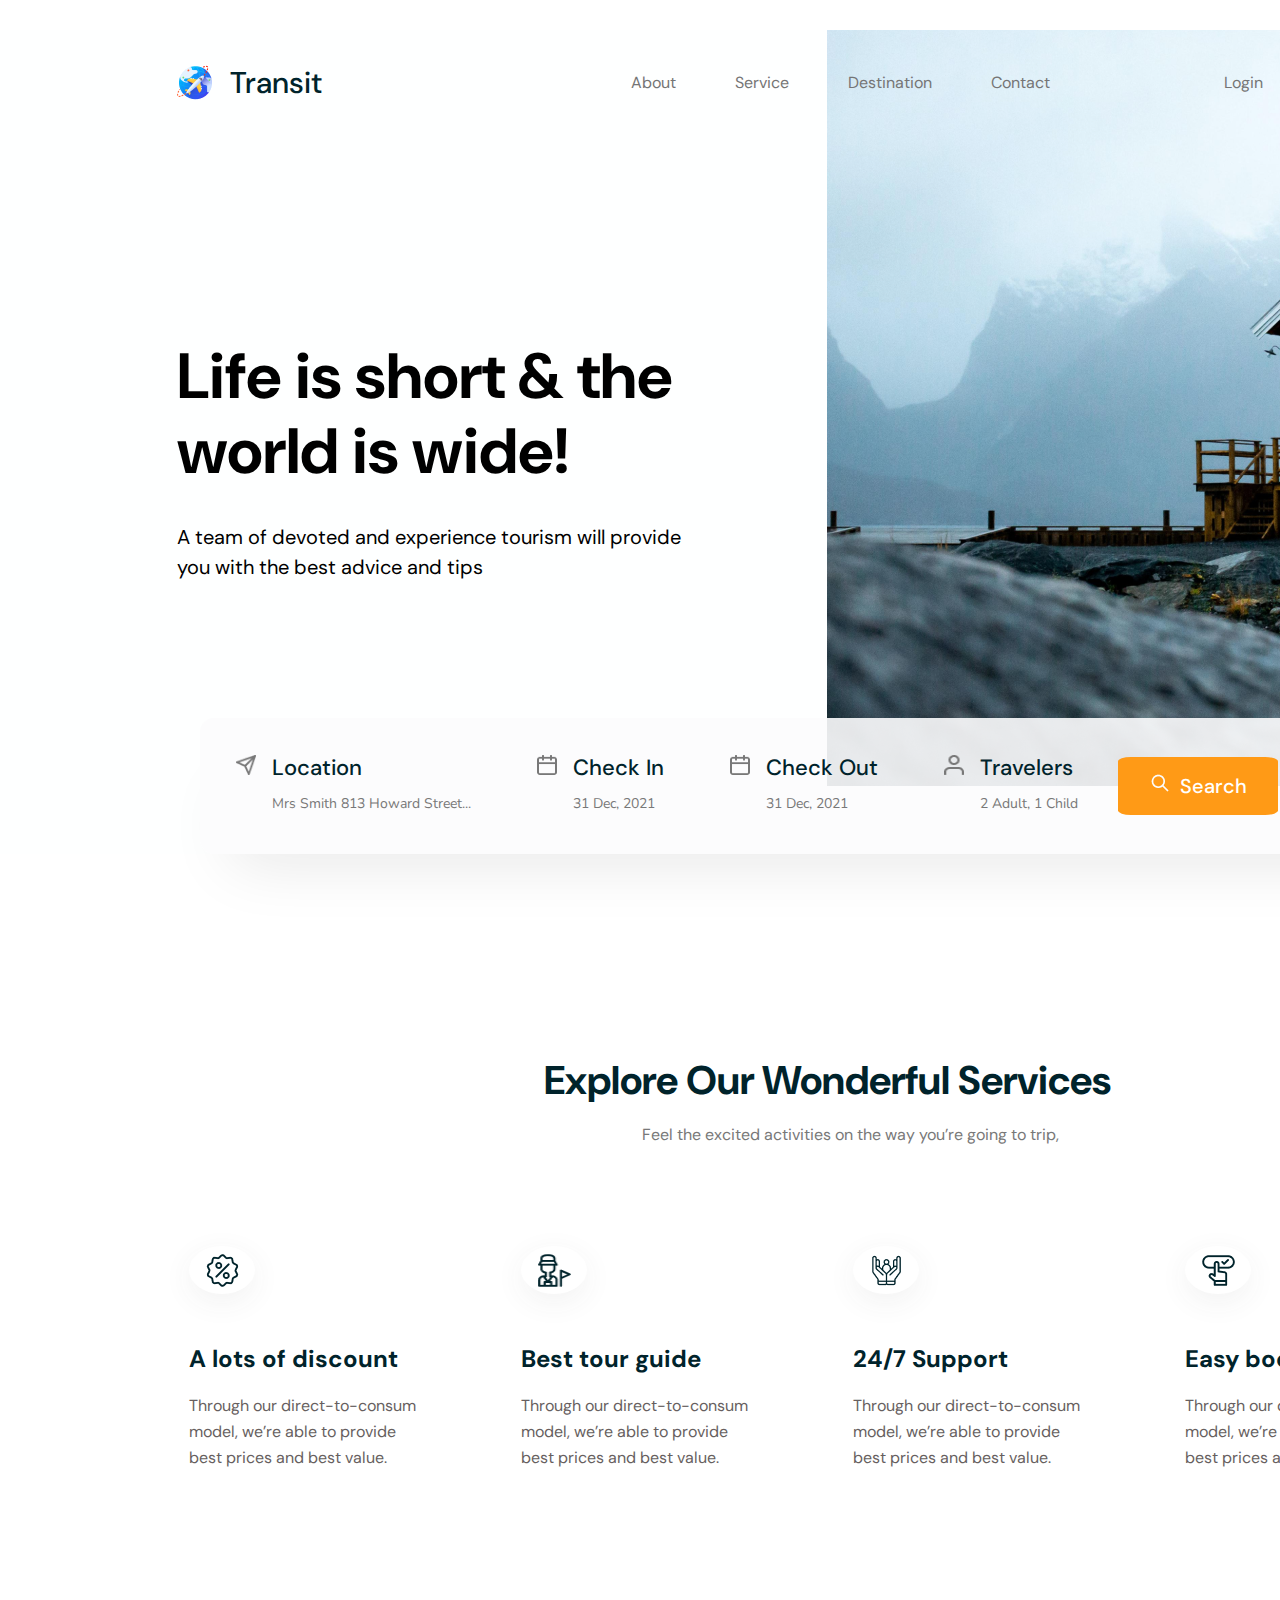
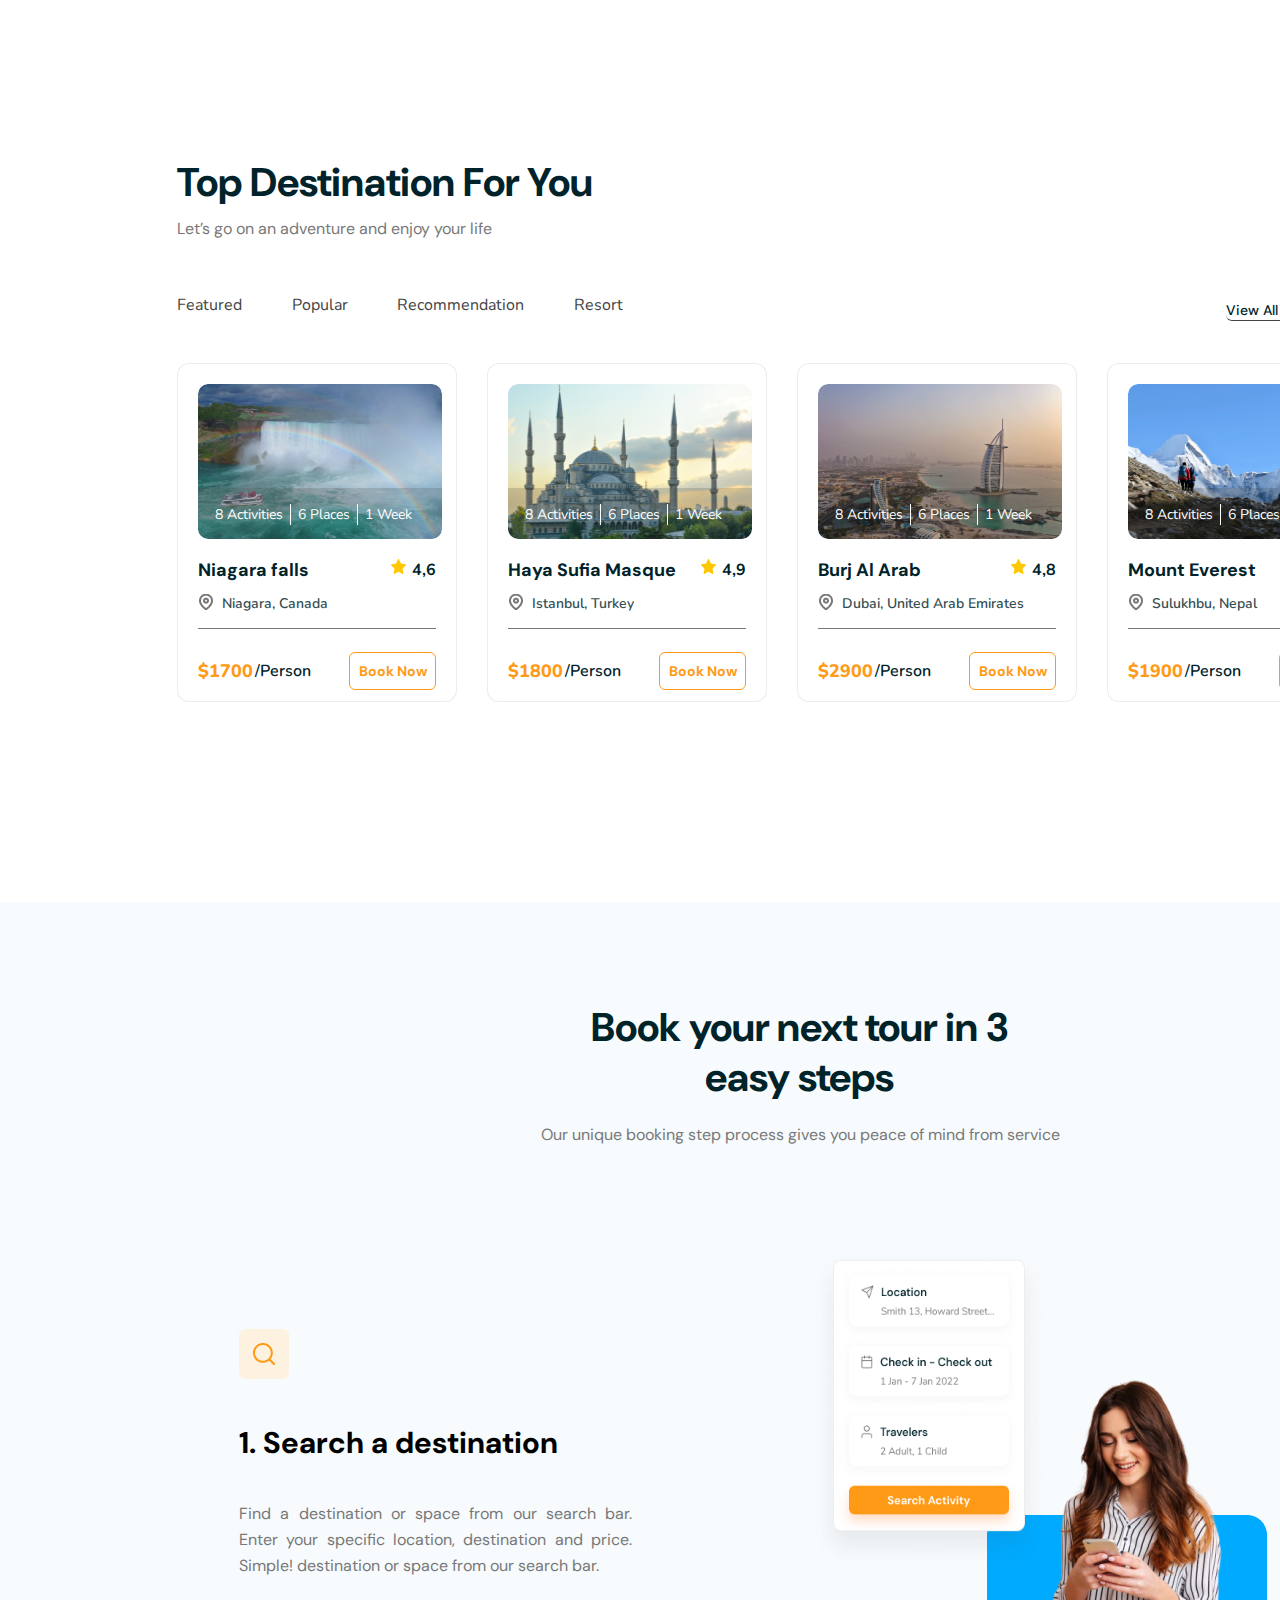
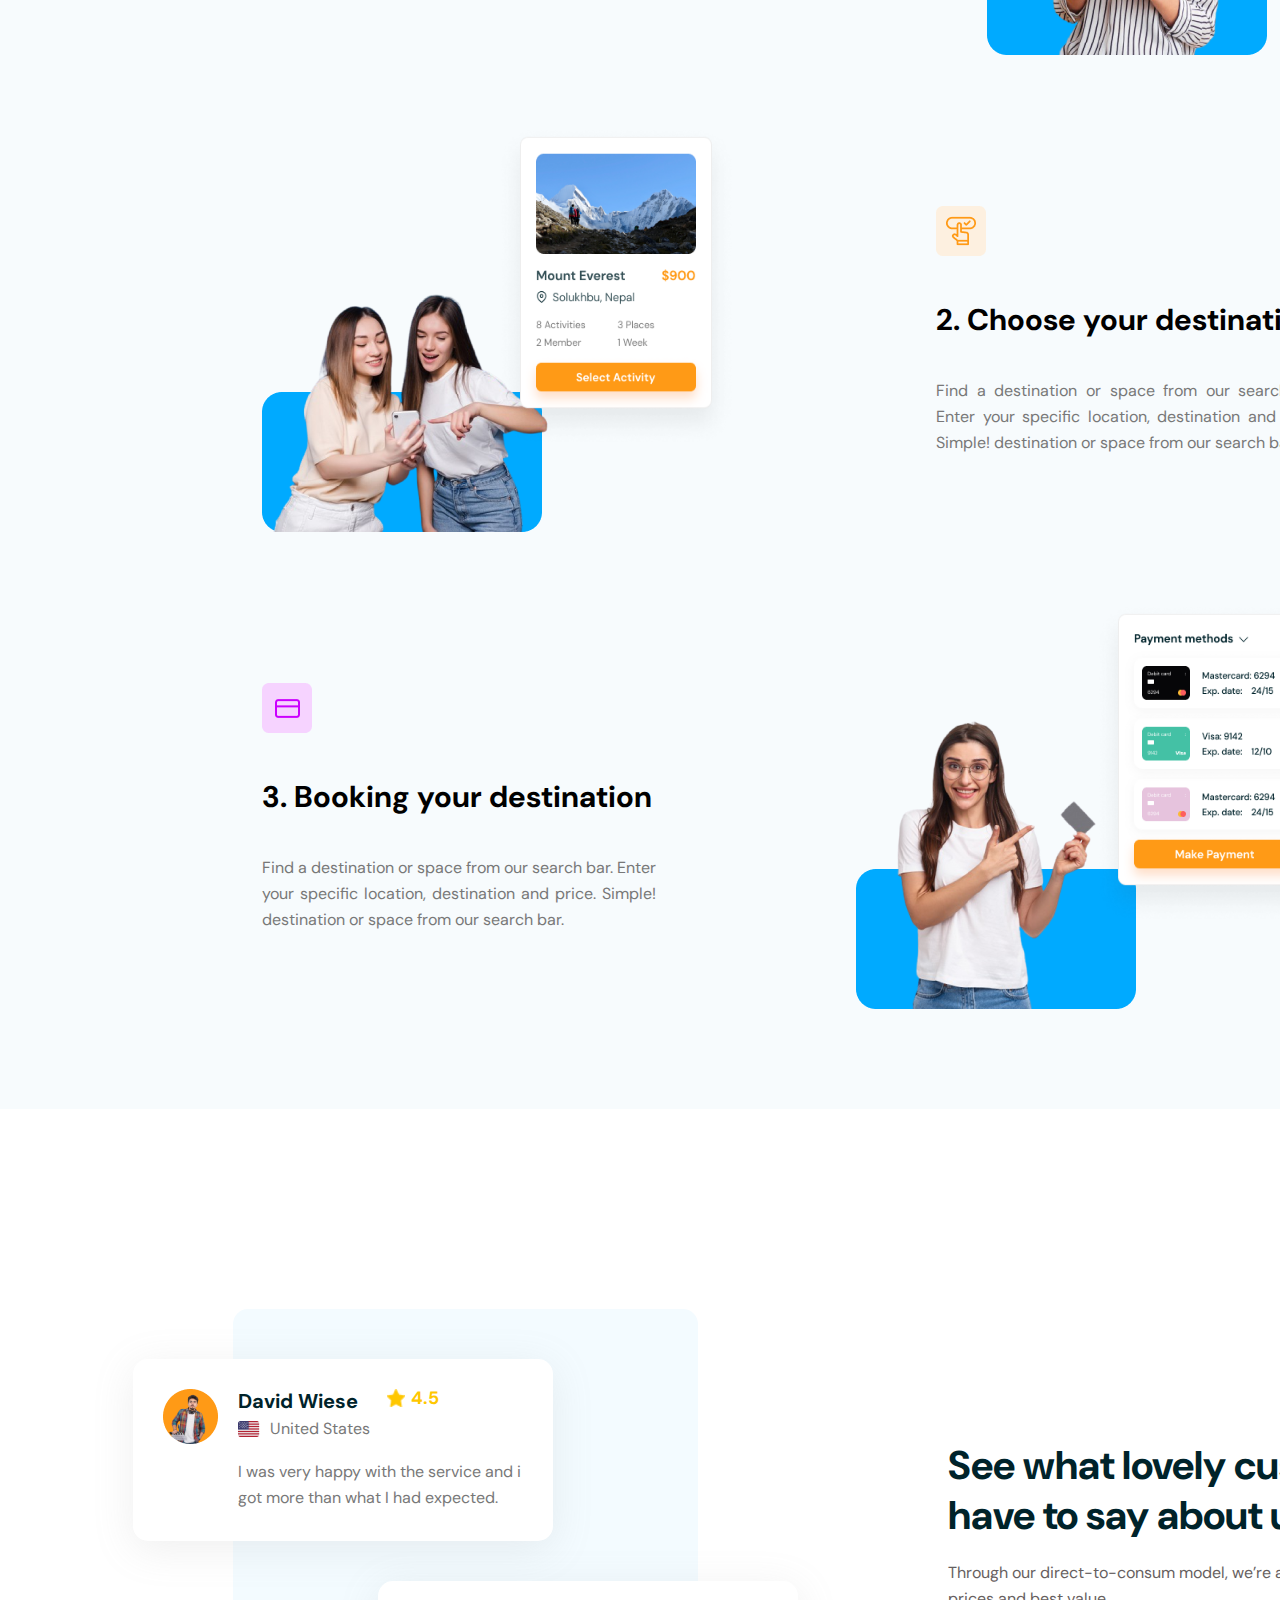
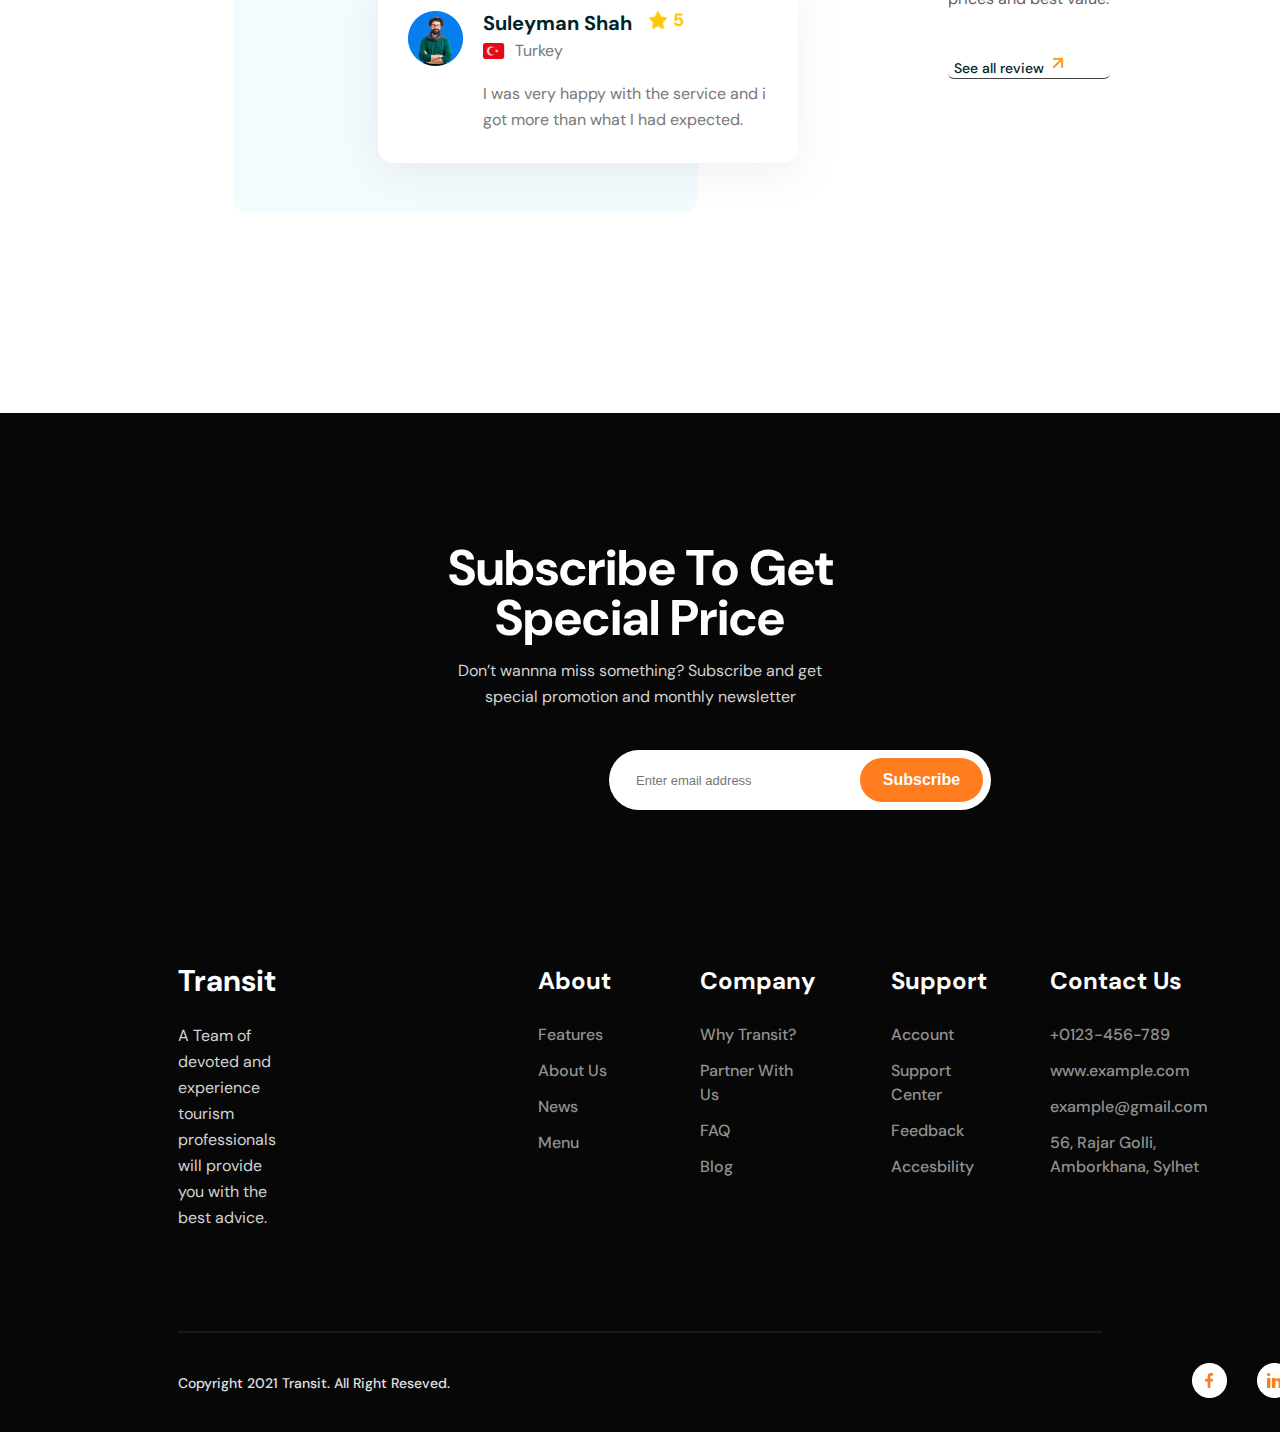
==== index3.html @ 1d70c8c0 "footer-part made" ====
<!DOCTYPE html>
<html lang="en">
<head>
    <meta charset="UTF-8">
    <meta http-equiv="X-UA-Compatible" content="IE=edge">
    <meta name="viewport" content="width=device-width, initial-scale=1.0">
    <title>Travel Landing Page</title>
    <link rel="preconnect" href="https://fonts.googleapis.com">
<link rel="preconnect" href="https://fonts.gstatic.com" crossorigin>
<link href="https://fonts.googleapis.com/css2?family=DM+Sans:wght@400;500;700&display=swap" rel="stylesheet">
<link rel="preconnect" href="https://fonts.googleapis.com">
<link rel="preconnect" href="https://fonts.gstatic.com" crossorigin>
<link href="https://fonts.googleapis.com/css2?family=Nunito:wght@400;600;700;800&display=swap" rel="stylesheet">    
<link rel="stylesheet" href="./css/main3.css">
</head>
<body>
    <div class="hero">
        <img class="background-image" src="./LandingImages/house1.png" alt="house">
    <header>
        <div class="container flex-between">
            <div class="logo flex-container vertical-center">
                <img src="./LandingImages/airplane 1.png" alt="Самолетик">
                Transit
            </div>
            <div class="navigation-panel flex-container vertical-center">
                <nav>
                    <a href="#" class="nav-link center">About</a>
                    <a href="#" class="nav-link center">Service</a>
                    <a href="#" class="nav-link center">Destination</a>
                    <a href="#" class="nav-link center">Contact</a>
                    <a href="#" class="nav-link rigth">Login</a>
                </nav>
                <button class="register">Register</button>
            </div>
        </div>
    </header>
    <div class="text">
        <h1 class="caption">
            Life is short &  the world is wide!
        </h1>
        <p class="small-text">
            A team of devoted and experience tourism will provide you with the best advice and tips
        </p>
    </div>
    <div class="search-bar">
        <div class="info-link">
            <img src="./LandingImages/location icon1.png" alt="airplane">
            <div class="info-section">
                <div class="section-caption">
                    Location
                </div>
                <div class="section-text">
                    Mrs Smith 813 Howard Street...
                </div>
            </div>
        </div>
        <div class="info-link">
            <img src="./LandingImages/Calender icon.png" alt="calender">
            <div class="info-section">
                <div class="section-caption">
                    Check In
                </div>
                <div class="section-text">
                    31 Dec, 2021
                </div>
            </div>
        </div>
        <div class="info-link">
            <img src="./LandingImages/Calender icon.png" alt="calender">
            <div class="info-section">
                <div class="section-caption">
                    Check Out
                </div>
                <div class="section-text">
                    31 Dec, 2021
                </div>
            </div>
        </div>
        <div class="info-link">
            <img src="./LandingImages/Avatar icon.png" alt="avatar">
            <div class="info-section">
                <div class="section-caption">
                    Travelers
                </div>
                <div class="section-text">
                    2 Adult, 1 Child
                </div>
            </div>
        </div>
        <button class="search">
            <img src="./LandingImages/Button1.png" alt="loupe">Search
        </button>
    </div>
</div>
<div class="services-caption">
    <h2>Explore Our Wonderful Services</h2>
    <p>Feel the excited activities on the way you’re going to trip,</p>
</div>
<div class="services-advantage">
    <div class="advantage">
        <div class="icon">
           <img src="./LandingImages/discount 1.png" alt="procent"> 
        </div>
        <h5>A lots of discount</h5>
        <p>Through our direct-to-consum model, we’re able to provide best prices and best value.</p>
    </div>
    <div class="advantage">
        <div class="icon">
           <img src="./LandingImages/Group.png" alt="Man"> 
        </div>
        <h5>Best tour guide</h5>
        <p>Through our direct-to-consum
            model, we’re able to provide
            best prices and best value.</p>
    </div>
    <div class="advantage">
        <div class="icon">
           <img src="./LandingImages/care 1.png" alt="hands"> 
        </div>
        <h5>24/7 Support</h5>
        <p>Through our direct-to-consum model, we’re able to provide best prices and best value.</p>
    </div>
    <div class="advantage last">
        <div class="icon">
           <img src="./LandingImages/booking 1.png" alt="finger">
        </div>
        <h5>Easy booking system</h5>
        <p>Through our direct-to-consum model, we’re able to provide best prices and best value.</p>
    </div>
</div>
<div class="destination">
    <h2>Top Destination For You</h2>
    <p>Let’s go on an adventure and enjoy your life</p>
    <div class="links">
    <div class="destination-link">
        <a href="#">Featured</a>
        <a href="#">Popular</a>
        <a href="#">Recommendation</a>
        <a href="#">Resort</a>
    </div>
    <button>
        View All Destination
        <img src="./LandingImages/arrow-up-right.png">
    </button>
</div>
<div class="places-price">
    <div class="place">
        <div class="photo">
            <img src="./LandingImages/Niagara.png" alt="Niagara">
            <div class="infos-shadow"></div>
            <div class="infos-words">
                <p id="infos-first">8 Activities</p>
                <p id="infos-middle">6 Places</p>
                <p id="infos-last">1 Week</p>
            </div>
        </div>
        <div class="place-name-reiting">
            <h6>Niagara falls</h6>
            <div class="star">
                <img src="./LandingImages/star.png" alt="star">
                <p>4,6</p>
            </div>
        </div>
        <div class="geo-location">
            <img src="./LandingImages/map-pin.png" alt="pin">
            <p>Niagara, Canada</p>
        </div>
        <div class="price-book">
            <p class="price">$1700 </p>
            <p> /Person</p>
            <button>Book Now</button>
        </div>
    </div>
    <div class="place">
        <div class="photo">
            <img src="./LandingImages/Sofia.png" alt="Sofia">
            <div class="infos-shadow"></div>
            <div class="infos-words">
                <p id="infos-first">8 Activities</p>
                <p id="infos-middle">6 Places</p>
                <p id="infos-last">1 Week</p>
            </div>
        </div>
        <div class="place-name-reiting">
            <h6>Haya Sufia Masque</h6>
            <div class="star">
                <img src="./LandingImages/star.png" alt="star">
                <p>4,9</p>
            </div>
        </div>
        <div class="geo-location">
            <img src="./LandingImages/map-pin.png" alt="pin">
            <p>Istanbul, Turkey</p>
        </div>
        <div class="price-book">
            <p class="price">$1800 </p>
            <p> /Person</p>
            <button>Book Now</button>
        </div>
</div>
<div class="place">
    <div class="photo">
        <img src="./LandingImages/burj Al Arab.png" alt="Arab">
        <div class="infos-shadow"></div>
        <div class="infos-words">
            <p id="infos-first">8 Activities</p>
            <p id="infos-middle">6 Places</p>
            <p id="infos-last">1 Week</p>
        </div>
    </div>
    <div class="place-name-reiting">
        <h6>Burj Al Arab</h6>
        <div class="star">
            <img src="./LandingImages/star.png" alt="star">
            <p>4,8</p>
        </div>
    </div>
    <div class="geo-location">
        <img src="./LandingImages/map-pin.png" alt="pin">
        <p>Dubai, United Arab Emirates</p>
    </div>
    <div class="price-book">
        <p class="price">$2900 </p>
        <p> /Person</p>
        <button>Book Now</button>
    </div>
</div>
<div class="place">
    <div class="photo">
        <img src="./LandingImages/Everest.png" alt="mountain">
        <div class="infos-shadow"></div>
        <div class="infos-words">
            <p id="infos-first">8 Activities</p>
            <p id="infos-middle">6 Places</p>
            <p id="infos-last">1 Week</p>
        </div>
    </div>
    <div class="place-name-reiting">
        <h6>Mount Everest</h6>
        <div class="star">
            <img src="./LandingImages/star.png" alt="star">
            <p>4,6</p>
        </div>
    </div>
    <div class="geo-location">
        <img src="./LandingImages/map-pin.png" alt="pin">
        <p>Sulukhbu, Nepal</p>
    </div>
    <div class="price-book">
        <p class="price">$1900 </p>
        <p> /Person</p>
        <button>Book Now</button>
    </div>
</div>
</div>
</div>
<div class="booking-system">
    <h2>Book your next tour in 3
        easy steps</h2>
        <p>Our unique booking step process gives you peace of mind from service</p>
<div class="search-destination">
    <img src="./LandingImages/Lupa.png" alt="loupe">
    <h3>1. Search a destination </h3>
    <p>Find a destination or space from our search bar.
        Enter your specific location, destination and price.
        Simple! destination or space from our search bar. </p>
        <img class="activity" src="./LandingImages/Search Activity.png" alt="activity">
        <img class="first-girl" src="./LandingImages/girl1.png" alt="girl">
</div>
<div class="select-destination">
    <img src="./LandingImages/finger.png" alt="finger">
    <h3>2. Choose your destination </h3>
    <p>Find a destination or space from our search bar.
        Enter your specific location, destination and price.
        Simple! destination or space from our search bar. </p>
        <img class="select-activity" src="./LandingImages/Select Activity.png" alt="select">
        <img class="second-girl" src="./LandingImages/girl2.png" alt="girls">
</div> 
<div class="booking-destination">
    <img src="./LandingImages/card.png" alt="card">
    <h3>3. Booking your destination</h3>
    <p>Find a destination or space from our search bar.
        Enter your specific location, destination and price.
        Simple! destination or space from our search bar. </p>
        <img class="payment" src="./LandingImages/Payment method.png" alt="payment">
        <img class="girl-with-card" src="./LandingImages/girl3.png" alt="girl">
</div>
    </div>
    <div class="testimonial">
        <div class="background"></div>
        <div class="testimonial1">
            <div class="photo-name">
               <img class="photo" src="./LandingImages/david.png" alt="david"> 
               <div class="name-location">
                   <div class="name">
                    David Wiese
                   </div>
                   <div class="location">
                       <img class="flag" src="./LandingImages/USAflag.png" alt="flag">
                       <p>United States</p>
                   </div>
               </div>
               <div class="rating">
                <img src="./LandingImages/star.png" alt="star">
                <div>4.5</div>
            </div>
            </div>
            <div class="testemonial-text">
                I was very happy with the service and i got more than what I had expected.
            </div>
        </div>
        <div class="testimonial1 second">
            <div class="photo-name">
                <img class="photo" src="./LandingImages/Suleyman.png" alt="david"> 
                <div class="name-location">
                    <div class="name">
                        Suleyman Shah
                    </div>
                    <div class="location">
                        <img class="flag" src="./LandingImages/TurkeyFlag.png" alt="flag">
                        <p>Turkey</p>
                    </div>
                </div>
                <div class="rating">
                 <img src="./LandingImages/star.png" alt="star">
                 <div>5</div>
             </div>
             </div>
             <div class="testemonial-text">
                 I was very happy with the service and i got more than what I had expected.
             </div>
        </div>
        <div class="Text-Testimonial">
            <h2>See what lovely customers have to say about us!</h2>
            <p>Through our direct-to-consum model, we’re able to provide best prices and best value.</p>
            <button>See all review
                <img src="./LandingImages/arrow-up-right.png">
            </button>
        </div>
    </div>
    <div class="footer">
        <div class="newsletter">
            <h3>Subscribe To Get Special Price</h3>
            Don’t  wannna miss something? Subscribe and get special promotion and monthly newsletter
            <div class="email">
            <input type="text" placeholder="Enter email address"> 
            <button type="submit">Subscribe</button>
            </div>
        </div>
        <div class="general-information">
        <div class="transit">
            <h4>Transit</h4>
            <p>A Team of devoted and experience tourism professionals will provide you with the best advice.</p>
        </div>
        <ul class="column-first">
            <h4>About</h4>
            <li><a href="#">Features</a></li>
            <li><a href="#">About Us</a></li>
            <li><a href="#">News</a></li>
            <li><a href="#">Menu</a></li>

        </ul>
        <ul class="column-two">
            <h4>Company</h4>
            <li><a href="#">Why Transit?</a></li>
            <li><a href="#">Partner With Us</a></li>
            <li><a href="#">FAQ</a></li>
            <li><a href="#">Blog</a></li>

        </ul>
        <ul class="column-three">
            <h4>Support</h4>
            <li><a href="#">Account</a></li>
            <li><a href="#">Support Center</a></li>
            <li><a href="#">Feedback</a></li>
            <li><a href="#">Accesbility</a></li>
        </ul>
        <ul>
            <h4>Contact Us</h4>
            <li><a href="#">+0123-456-789</a></li>
            <li><a href="#">www.example.com</a></li>
            <li><a href="#">example@gmail.com</a></li>
            <li><a href="#">56, Rajar Golli, Amborkhana, Sylhet</a></li>
        </ul>
    </div>
    <div class="footer-social">
        <p>Copyright 2021 Transit. All Right Reseved.</p>
        <a><img src="./LandingImages/fb.png" alt="fb"><a>
    <a href="#"><img src="./LandingImages/in.png" alt="in"></a>
    <a href="#"><img src="./LandingImages/twitter.png" alt="tw"></a>
    <a href="#"><img src="./LandingImages/insta.png" alt="insta"></a>
    </div>
    </div>
</body>
</html>
---- css/main3.css ----
.container {
  z-index: 1;
  max-width: 1245px;
  font-family: 'DM Sans', sans-serif;
}

.flex-between {
  display: -webkit-box;
  display: -ms-flexbox;
  display: flex;
  -webkit-box-pack: justify;
      -ms-flex-pack: justify;
          justify-content: space-between;
  position: absolute;
  top: 30px;
  left: 177px;
}

.flex-container {
  display: -webkit-box;
  display: -ms-flexbox;
  display: flex;
}

.flex-container.vertical-center {
  -webkit-box-align: center;
      -ms-flex-align: center;
          align-items: center;
}

nav {
  display: -webkit-box;
  display: -ms-flexbox;
  display: flex;
}

.logo {
  font-size: 30px;
  font-weight: 500;
  color: #00232B;
  margin-right: 309px;
}

.logo img {
  margin-right: 18px;
}

.nav-link {
  font-size: 16px;
  font-weight: 400;
  color: #757575;
  text-decoration: none;
}

.nav-link.center {
  margin-right: 59px;
}

.nav-link.rigth {
  margin-left: 115px;
  margin-right: 40px;
}

.nav-link:hover {
  padding-bottom: 10px;
  border-bottom: 2px solid #FF9A16;
  color: #FF9A16;
}

.register {
  width: 106px;
  height: 44px;
  font-family: 'DM Sans', sans-serif;
  font-weight: 500;
  font-size: 16px;
  color: #FF9A16;
  background-color: #FFF0DB;
  border-radius: 6%;
  border: 0;
}

.register:hover {
  background-color: #FF9A16;
  color: #FFFFFF;
}

* {
  -webkit-box-sizing: border-box;
          box-sizing: border-box;
}

body {
  margin: 0;
  font-family: 'DM Sans', sans-serif;
}

.hero {
  min-width: 1600px;
  min-height: 824px;
  background-color: #FEFFFF;
  position: relative;
}

.hero header {
  margin-top: 30px;
  z-index: 1;
  opacity: 2;
}

.hero .background-image {
  position: absolute;
  left: 827px;
  width: 773px;
  height: 756px;
  z-index: 0;
  opacity: 1;
}

.text {
  position: absolute;
  left: 177px;
  top: 266px;
  width: 609px;
  height: 230px;
  font-family: 'DM Sans', sans-serif;
}

.caption {
  width: 609px;
  height: 140px;
  font-weight: 700;
  font-size: 64px;
  line-height: 75px;
}

.small-text {
  width: 515px;
  height: 60px;
  font-weight: 400;
  font-size: 20px;
  margin-top: 30px;
  line-height: 30px;
}

.search-bar {
  position: absolute;
  z-index: 1;
  background-color: rgba(252, 252, 253, 0.9);
  width: 1200px;
  height: 136px;
  left: 200px;
  top: 688px;
  border-color: 1px solid #FCFCFD;
  border-radius: 14px;
  display: -webkit-box;
  display: -ms-flexbox;
  display: flex;
  -webkit-box-align: center;
      -ms-flex-align: center;
          align-items: center;
  -webkit-box-shadow: 0px 40px 64px -32px rgba(15, 15, 15, 0.1);
          box-shadow: 0px 40px 64px -32px rgba(15, 15, 15, 0.1);
}

.info-link {
  margin-left: 36px;
  margin-right: 30px;
  display: -webkit-box;
  display: -ms-flexbox;
  display: flex;
}

.info-link img {
  height: 20px;
  width: 20px;
  margin-right: 16px;
}

.info-section {
  display: -webkit-box;
  display: -ms-flexbox;
  display: flex;
  -webkit-box-orient: vertical;
  -webkit-box-direction: normal;
      -ms-flex-direction: column;
          flex-direction: column;
  -ms-flex-line-pack: justify;
      align-content: space-between;
}

.section-text {
  font-family: Nunito;
  font-style: normal;
  font-weight: normal;
  font-size: 14px;
  line-height: 26px;
  margin-top: 10px;
  color: #787878;
}

.section-caption {
  font-family: DM Sans;
  font-style: normal;
  font-weight: 500;
  font-size: 22px;
  line-height: 26px;
  /* or 116% */
  color: #00232B;
}

.search {
  height: 58px;
  width: 160px;
  background-color: #FF9A16;
  border: 0;
  border-radius: 8%;
  font-family: DM Sans;
  font-style: normal;
  font-weight: 500;
  font-size: 20px;
  line-height: 26px;
  text-align: center;
  color: #FFFFFF;
  margin: 0px 10px;
}

.search img {
  height: 20px;
  width: 20px;
  margin-right: 10px;
}

.search:hover {
  -webkit-box-shadow: 0px 8px 30px rgba(68, 68, 68, 0.404);
          box-shadow: 0px 8px 30px rgba(68, 68, 68, 0.404);
}

.services-caption {
  margin-top: 200px;
  margin-left: 544px;
  font-family: DM Sans;
}

.services-caption h2 {
  font-style: normal;
  font-weight: bold;
  font-size: 40px;
  line-height: 52px;
  color: #00232B;
  margin-bottom: 10px;
}

.services-caption p {
  margin-left: 98px;
  font-style: normal;
  font-weight: normal;
  font-size: 16px;
  line-height: 26px;
  color: #787878;
}

.services-advantage {
  display: -webkit-box;
  display: -ms-flexbox;
  display: flex;
  margin-left: 189px;
  margin-top: 98px;
  height: 301px;
  width: 1243px;
  -webkit-box-pack: justify;
      -ms-flex-pack: justify;
          justify-content: space-between;
  -ms-flex-line-pack: center;
      align-content: center;
}

.advantage {
  display: -webkit-box;
  display: -ms-flexbox;
  display: flex;
  -webkit-box-orient: vertical;
  -webkit-box-direction: normal;
      -ms-flex-direction: column;
          flex-direction: column;
  font-family: DM Sans;
  font-style: normal;
  height: 241px;
  max-width: 288px;
  margin-right: 85px;
}

.advantage h5 {
  margin-top: 50px;
  margin-bottom: 20px;
  font-weight: bold;
  font-size: 24px;
  line-height: 29px;
  color: #00232B;
}

.advantage p {
  margin-top: 0;
  font-weight: normal;
  font-size: 16px;
  line-height: 26px;
  color: #675F5F;
  width: 228px;
}

.advantage.last {
  margin-right: 0;
}

.icon {
  border-radius: 50%;
  margin-bottom: 0px;
  width: 66px;
  height: 66px;
  background: #FFFFFF;
  -webkit-box-shadow: 0px 8px 30px rgba(68, 68, 68, 0.07);
          box-shadow: 0px 8px 30px rgba(68, 68, 68, 0.07);
  display: -webkit-box;
  display: -ms-flexbox;
  display: flex;
  -webkit-box-pack: center;
      -ms-flex-pack: center;
          justify-content: center;
  -webkit-box-align: center;
      -ms-flex-align: center;
          align-items: center;
}

.icon img {
  width: 33px;
  height: 33px;
}

.advantage:hover {
  background: #FFFFFF;
  -webkit-box-shadow: 0px 14px 30px rgba(68, 68, 68, 0.1);
          box-shadow: 0px 14px 30px rgba(68, 68, 68, 0.1);
  border-radius: 10px;
}

.advantage:hover .icon {
  background: #FF9A16;
}

.destination {
  margin-top: 209px;
  margin-left: 177px;
  margin-right: 212px;
  font-family: DM Sans;
  font-style: normal;
  width: 1211px;
}

.destination h2 {
  font-weight: bold;
  font-size: 40px;
  line-height: 52px;
  color: #00232B;
  margin: 0;
  margin-bottom: 10px;
}

.destination p {
  font-weight: normal;
  font-size: 16px;
  line-height: 21px;
  color: #787878;
  margin: 0;
}

.links {
  display: -webkit-box;
  display: -ms-flexbox;
  display: flex;
  margin-top: 55px;
  -webkit-box-pack: justify;
      -ms-flex-pack: justify;
          justify-content: space-between;
}

.links button {
  margin: 0;
  padding: 0;
  margin-left: 603px;
  width: 162px;
  height: 27px;
  background: #FFFFFF;
  border-radius: 6px;
  border: 0;
  border-bottom: 1px solid #444444;
  font-family: DM Sans;
  font-style: normal;
  font-weight: 500;
  font-size: 14px;
  line-height: auto;
  text-align: left;
  color: #00232B;
}

.links button img {
  width: 20px;
  height: 20px;
}

.destination-link {
  margin: 0;
  display: -webkit-box;
  display: -ms-flexbox;
  display: flex;
  width: 446px;
  -webkit-box-pack: justify;
      -ms-flex-pack: justify;
          justify-content: space-between;
}

.destination-link a {
  text-decoration: none;
  font-family: Nunito;
  font-style: normal;
  font-weight: normal;
  font-size: 16px;
  line-height: 22px;
  color: #444444;
  padding-bottom: 6px;
  border-bottom: 1px solid white;
}

.destination-link a:hover {
  border-bottom: 1px solid #FF9A16;
  color: #FF9A16;
}

.links button:hover {
  border: 1px solid rgba(68, 68, 68, 0.2);
  -webkit-box-sizing: border-box;
          box-sizing: border-box;
  -webkit-box-shadow: 0px 8px 30px rgba(68, 68, 68, 0.05);
          box-shadow: 0px 8px 30px rgba(68, 68, 68, 0.05);
  border-radius: 6px;
}

.places-price {
  display: -webkit-box;
  display: -ms-flexbox;
  display: flex;
  margin-right: 212px;
  margin-top: 40px;
  width: 1210px;
  height: 339px;
  -webkit-box-pack: justify;
      -ms-flex-pack: justify;
          justify-content: space-between;
}

.place {
  width: 280px;
  height: 339px;
  display: -webkit-box;
  display: -ms-flexbox;
  display: flex;
  -webkit-box-orient: vertical;
  -webkit-box-direction: normal;
      -ms-flex-direction: column;
          flex-direction: column;
  background: #FFFFFF;
  border: 1px solid rgba(68, 68, 68, 0.1);
  border-radius: 12px;
}

.photo {
  margin: 20px;
  width: 244px;
  height: 155px;
  position: relative;
}

.photo img {
  width: 244px;
  height: 155px;
  border-radius: 10px;
  z-index: 0;
}

.infos-shadow {
  position: absolute;
  top: 104px;
  height: 51px;
  width: 244px;
  background-color: #444444;
  opacity: 0.2;
  border-radius: 0px 0px 10px 10px;
}

.infos-words {
  position: absolute;
  opacity: 1;
  display: -webkit-box;
  display: -ms-flexbox;
  display: flex;
  top: 120px;
  margin-bottom: 16px;
  margin-left: 17px;
  margin-right: 18px;
  font-family: Nunito;
  font-style: normal;
  font-weight: 600;
  font-size: 14px;
  color: #FFFFFF;
}

#infos-middle {
  border: 0;
  color: #FFFFFF;
  border-left: 1px solid #FFFFFF;
  border-right: 1px solid #FFFFFF;
  padding-left: 7px;
  padding-right: 7px;
  font-size: 14px;
}

#infos-first {
  padding-right: 7px;
  color: #FFFFFF;
  font-size: 14px;
}

#infos-last {
  padding-left: 7px;
  color: #FFFFFF;
  font-size: 14px;
}

.place-name-reiting {
  display: -webkit-box;
  display: -ms-flexbox;
  display: flex;
  -webkit-box-pack: justify;
      -ms-flex-pack: justify;
          justify-content: space-between;
}

.place-name-reiting h6 {
  margin: 0;
  margin-left: 20px;
  font-family: DM Sans;
  font-style: normal;
  font-weight: bold;
  font-size: 18px;
  line-height: 23px;
  color: #00232B;
}

.place-name-reiting .star {
  display: -webkit-box;
  display: -ms-flexbox;
  display: flex;
  margin-right: 20px;
}

.place-name-reiting .star img {
  margin-right: 6px;
  width: 15px;
  height: 15px;
}

.place-name-reiting .star p {
  font-family: Nunito;
  font-style: normal;
  font-weight: bold;
  font-size: 16px;
  line-height: 22px;
  color: #00232B;
}

.geo-location {
  display: -webkit-box;
  display: -ms-flexbox;
  display: flex;
  margin-top: 12px;
  margin-left: 20px;
  margin-right: 20px;
  padding-bottom: 15px;
  border-bottom: 1px solid #787878;
}

.geo-location img {
  height: 16px;
  width: 16px;
  margin-right: 8px;
}

.geo-location p {
  font-family: Nunito;
  font-style: normal;
  font-weight: 600;
  font-size: 14px;
  line-height: 19px;
  color: #00232B;
  opacity: 0.8;
}

.price-book {
  display: -webkit-box;
  display: -ms-flexbox;
  display: flex;
  margin-left: 20px;
  margin-right: 20px;
  margin-top: 23px;
  -webkit-box-align: center;
      -ms-flex-align: center;
          align-items: center;
}

.price-book p {
  font-family: Nunito;
  font-style: normal;
  font-weight: 600;
  font-size: 16px;
  line-height: 25px;
  color: #00232B;
}

.price-book .price {
  font-family: Nunito;
  font-style: normal;
  font-weight: 800;
  font-size: 18px;
  line-height: 25px;
  color: #FF9A16;
  margin-right: 2px;
}

.price-book button {
  margin-left: 38px;
  width: 95px;
  height: 38px;
  border: 1px solid #FF9A16;
  border-radius: 6px;
  background-color: #FFFFFF;
  font-family: DM Sans;
  font-style: normal;
  font-weight: bold;
  font-size: 14px;
  line-height: 18px;
  color: #FF9A16;
}

.place:hover {
  -webkit-box-shadow: 0px 14px 30px rgba(68, 68, 68, 0.1);
          box-shadow: 0px 14px 30px rgba(68, 68, 68, 0.1);
  border-radius: 12px;
}

.place:hover .price-book button {
  background: #FF9A16;
  color: #FFFFFF;
}

.booking-system {
  margin-top: 200px;
  background-color: #F7FBFD;
  padding-bottom: 100px;
  width: 1600px;
  font-family: DM Sans;
  font-style: normal;
}

.booking-system h2 {
  margin: 0;
  padding-top: 100px;
  padding-bottom: 20px;
  margin-right: 572px;
  margin-left: 571px;
  font-weight: bold;
  font-size: 40px;
  line-height: 50px;
  text-align: center;
  color: #00232A;
}

.booking-system p {
  margin: 0;
  margin-left: 537px;
  margin-right: 536px;
  font-weight: normal;
  font-size: 16px;
  line-height: 26px;
  text-align: center;
  color: #787878;
}

.search-destination {
  margin-top: 100px;
  margin-right: 262px;
  margin-left: 239px;
  height: 407px;
  position: relative;
  font-family: DM Sans;
  font-style: normal;
}

.search-destination img {
  margin-top: 81px;
  height: 50px;
  width: 50px;
}

.search-destination h3 {
  margin: 0;
  margin-top: 40px;
  margin-bottom: 40px;
  font-weight: bold;
  font-size: 30px;
  line-height: 37px;
  color: #000000;
}

.search-destination p {
  margin: 0;
  margin-right: 706px;
  font-weight: normal;
  font-size: 16px;
  line-height: 26px;
  color: #787878;
  text-align: justify;
}

.search-destination .activity {
  margin: 0;
  position: absolute;
  height: 322px;
  width: 240px;
  left: 570px;
  top: 0px;
  z-index: 1;
}

.search-destination .first-girl {
  margin: 0;
  position: absolute;
  height: 290px;
  width: 447px;
  left: 652px;
  top: 117px;
  z-index: 0;
}

.select-destination {
  margin-top: 70px;
  margin-right: 276px;
  margin-left: 224px;
  height: 407px;
  position: relative;
  font-family: DM Sans;
  font-style: normal;
}

.select-destination img {
  margin-top: 81px;
  margin-left: 712px;
  height: 50px;
  width: 50px;
}

.select-destination h3 {
  margin: 0;
  margin-top: 40px;
  margin-left: 712px;
  margin-bottom: 40px;
  font-weight: bold;
  font-size: 30px;
  line-height: 37px;
  color: #000000;
}

.select-destination p {
  margin: 0;
  margin-left: 712px;
  font-weight: normal;
  font-size: 16px;
  line-height: 26px;
  color: #787878;
  text-align: justify;
}

.select-destination .select-activity {
  margin: 0;
  position: absolute;
  height: 322px;
  width: 240px;
  left: 272px;
  top: 0px;
  z-index: 1;
}

.select-destination .second-girl {
  height: 276px;
  width: 413px;
  margin: 0;
  position: absolute;
  left: 0px;
  top: 131px;
  z-index: 0;
}

.booking-destination {
  margin-top: 70px;
  margin-right: 266px;
  margin-left: 262px;
  height: 407px;
  position: relative;
  font-family: DM Sans;
  font-style: normal;
}

.booking-destination img {
  margin-top: 81px;
  margin-left: 0px;
  height: 50px;
  width: 50px;
}

.booking-destination h3 {
  margin: 0;
  margin-top: 40px;
  margin-right: 678px;
  margin-bottom: 40px;
  font-weight: bold;
  font-size: 30px;
  line-height: 37px;
  color: #000000;
}

.booking-destination p {
  margin: 0;
  margin-right: 678px;
  font-weight: normal;
  font-size: 16px;
  line-height: 26px;
  color: #787878;
  text-align: justify;
}

.booking-destination .payment {
  margin: 0;
  position: absolute;
  height: 322px;
  width: 240px;
  left: 832px;
  top: 0px;
  z-index: 1;
}

.booking-destination .girl-with-card {
  height: 300px;
  width: 449px;
  margin: 0;
  position: absolute;
  right: 126px;
  top: 107px;
  z-index: 0;
}

.testimonial {
  margin: 200px 133px 200px 133px;
  height: 504px;
  width: 1334px;
  position: relative;
}

.testimonial .background {
  position: absolute;
  left: 100px;
  height: 504px;
  width: 465px;
  background-color: #F3FBFF;
  border-radius: 15px;
  z-index: 0;
}

.testimonial1 {
  position: absolute;
  top: 50px;
  right: 918 px;
  width: 420px;
  height: 182px;
  z-index: 1;
  border-radius: 15px;
  background: #FFFFFF;
  -webkit-box-shadow: 0px 8px 40px rgba(148, 148, 148, 0.15);
          box-shadow: 0px 8px 40px rgba(148, 148, 148, 0.15);
}

.testimonial1 .photo-name {
  display: -webkit-box;
  display: -ms-flexbox;
  display: flex;
  margin: 30px 113px 15px 30px;
  font-family: DM Sans;
  font-style: normal;
  font-weight: bold;
}

.testimonial1 .photo-name .photo {
  margin: 0;
  width: 55px;
  height: 55px;
  margin-right: 20px;
}

.testimonial1 .photo-name .name {
  font-size: 20px;
  line-height: 24px;
  text-align: left;
  color: #00232A;
}

.testimonial1 .location {
  display: -webkit-box;
  display: -ms-flexbox;
  display: flex;
  -webkit-box-align: center;
      -ms-flex-align: center;
          align-items: center;
  font-weight: normal;
  font-size: 16px;
  color: #787878;
  margin-top: 5px;
}

.testimonial1 .location .flag {
  width: 22px;
  height: 16px;
}

.testimonial1 .location p {
  margin: 0 0 0 10px;
}

.testimonial1 .rating {
  display: -webkit-box;
  display: -ms-flexbox;
  display: flex;
  color: #FFC700;
  font-size: 18px;
  margin-left: 17px;
}

.testimonial1 .rating img {
  width: 18px;
  height: 18px;
  margin-right: 6px;
}

.testimonial1 .rating div {
  line-height: 18px;
}

.testimonial1.second {
  top: 272px;
  right: 673px;
  left: 245px;
}

.testemonial-text {
  margin: 15px 30px 30px 105px;
  font-family: DM Sans;
  font-style: normal;
  font-weight: normal;
  font-size: 16px;
  line-height: 26px;
  color: #787878;
}

.Text-Testimonial {
  position: absolute;
  top: 131px;
  left: 815px;
  width: 519px;
  font-family: DM Sans;
  font-style: normal;
}

.Text-Testimonial h2 {
  margin: 0 0 20px 0;
  font-weight: bold;
  font-size: 40px;
  line-height: 50px;
  color: #00232A;
}

.Text-Testimonial p {
  margin: 0 0 40px 0;
  font-weight: normal;
  font-size: 16px;
  line-height: 26px;
  color: #675F5F;
}

.Text-Testimonial button {
  margin: 0 392px 0 0;
  width: 162px;
  height: 27px;
  background: #FFFFFF;
  border-radius: 6px;
  border: 0;
  border-bottom: 1px solid #444444;
  font-family: DM Sans;
  font-style: normal;
  font-weight: 500;
  font-size: 14px;
  line-height: 26px;
  text-align: left;
  color: #00232B;
}

.Text-Testimonial button img {
  width: 20px;
  height: 20px;
}

.Text-Testimonial button:hover {
  color: #FF9A16;
  border-bottom: 1px solid #FF9A16;
}

.footer {
  background-color: #070707;
  position: relative;
  font-family: DM Sans;
  font-style: normal;
}

.newsletter {
  padding: 130px 431px 59px 431px;
  text-align: center;
  font-weight: normal;
  font-size: 16px;
  line-height: 26px;
  color: #D3D3D3;
}

.newsletter h3 {
  margin: 0;
  padding: 0 0 15px 0;
  font-weight: bold;
  font-size: 50px;
  line-height: 50px;
  color: #FFFFFF;
}

.email {
  margin: 40px 178px 0 178px;
  width: 382px;
  height: 60px;
  background: #FFFFFF;
  border-radius: 30px;
  font-weight: normal;
  line-height: 26px;
  text-align: center;
  display: -webkit-box;
  display: -ms-flexbox;
  display: flex;
  -webkit-box-pack: justify;
      -ms-flex-pack: justify;
          justify-content: space-between;
}

.email input {
  border: none;
  margin: 17px 5px 17px 25px;
  font-size: 13px;
  color: #787878;
}

.email button {
  margin: 8px 8px 8px 0;
  padding: 9px 22px 9px 22px;
  border: 0;
  width: 123px;
  height: 44px;
  background: #FF7C1F;
  border-radius: 30px;
  font-weight: bold;
  font-size: 16px;
  color: #FFFFFF;
}

.general-information {
  padding: 100px 206px 100px 178px;
  display: -webkit-box;
  display: -ms-flexbox;
  display: flex;
  -webkit-box-pack: justify;
      -ms-flex-pack: justify;
          justify-content: space-between;
}

.transit {
  margin: 0 262px 0px 0px;
  max-width: 258px;
  text-align: left;
  font-weight: normal;
  font-size: 16px;
  line-height: 26px;
  color: #D3D3D3;
}

.transit h4,
.transit p {
  margin: 0;
}

.transit h4 {
  padding: 0 0 30px 0;
  font-weight: bold;
  font-size: 30px;
  line-height: 24px;
  color: #FFFFFF;
}

ul {
  list-style-type: none;
  margin: 0;
  padding: 0;
  width: -webkit-fit-content;
  width: -moz-fit-content;
  width: fit-content;
  max-width: 159px;
}

ul li {
  padding-top: 12px;
}

ul h4 {
  margin: 0;
  padding: 0 0 18px 0;
  font-weight: bold;
  font-size: 24px;
  line-height: 24px;
  color: #FFFFFF;
}

ul a {
  text-decoration: none;
  font-weight: 500;
  font-size: 16px;
  line-height: 24px;
  color: #929292;
}

ul a:hover {
  text-decoration: underline;
}

.column-first {
  margin-right: 89px;
}

.column-two {
  margin-right: 76px;
}

.column-three {
  margin-right: 63px;
}

.footer-social {
  padding: 0;
  margin: 0 178px 0 178px;
  border-top: 2px solid #181818;
  display: -webkit-box;
  display: -ms-flexbox;
  display: flex;
  -webkit-box-align: center;
      -ms-flex-align: center;
          align-items: center;
  -webkit-box-pack: justify;
      -ms-flex-pack: justify;
          justify-content: space-between;
  color: #E1E1E1;
  font-weight: 500;
  font-size: 14px;
  line-height: 18px;
}

.footer-social p {
  min-width: 272px;
  padding: 0;
  margin: 0 712px 0 0;
}

.footer-social img {
  padding: 0;
  margin: 30px 0 30px 30px;
  width: 35px;
  height: 35px;
}
/*# sourceMappingURL=main3.css.map */
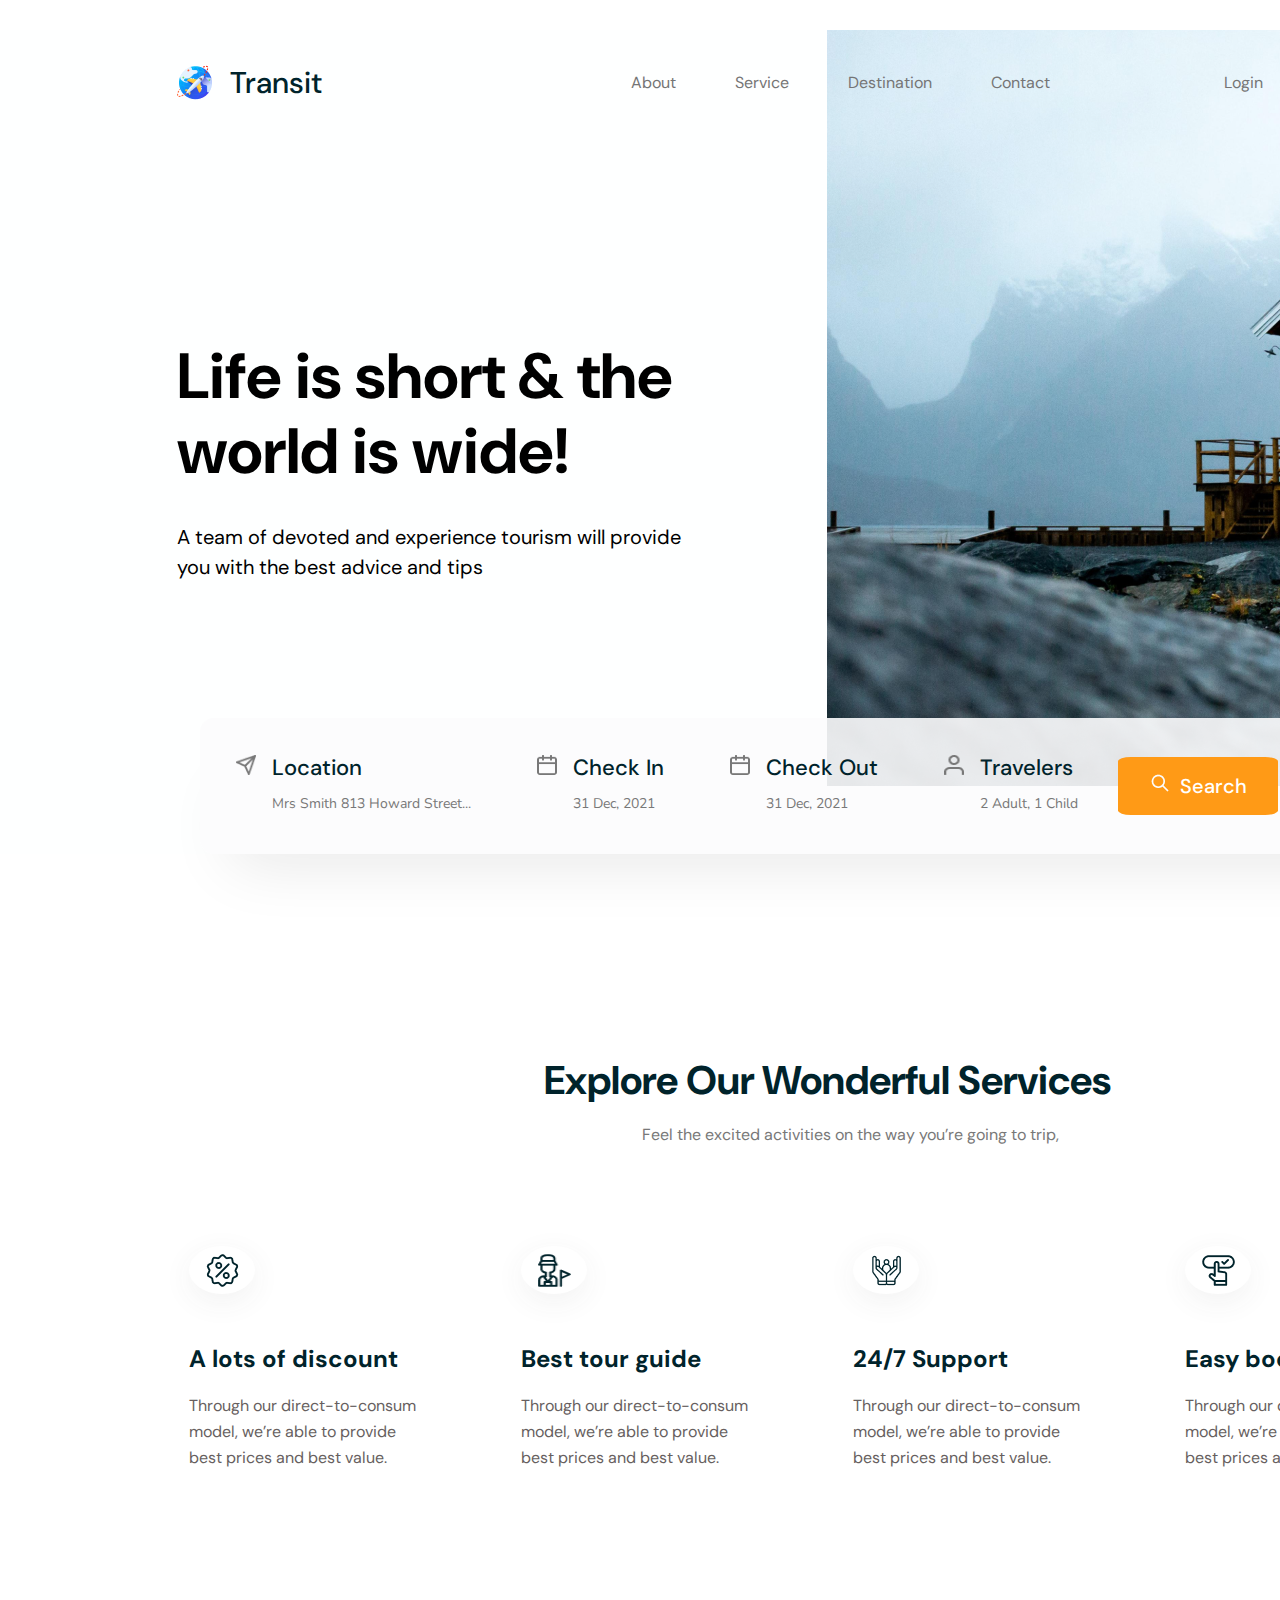
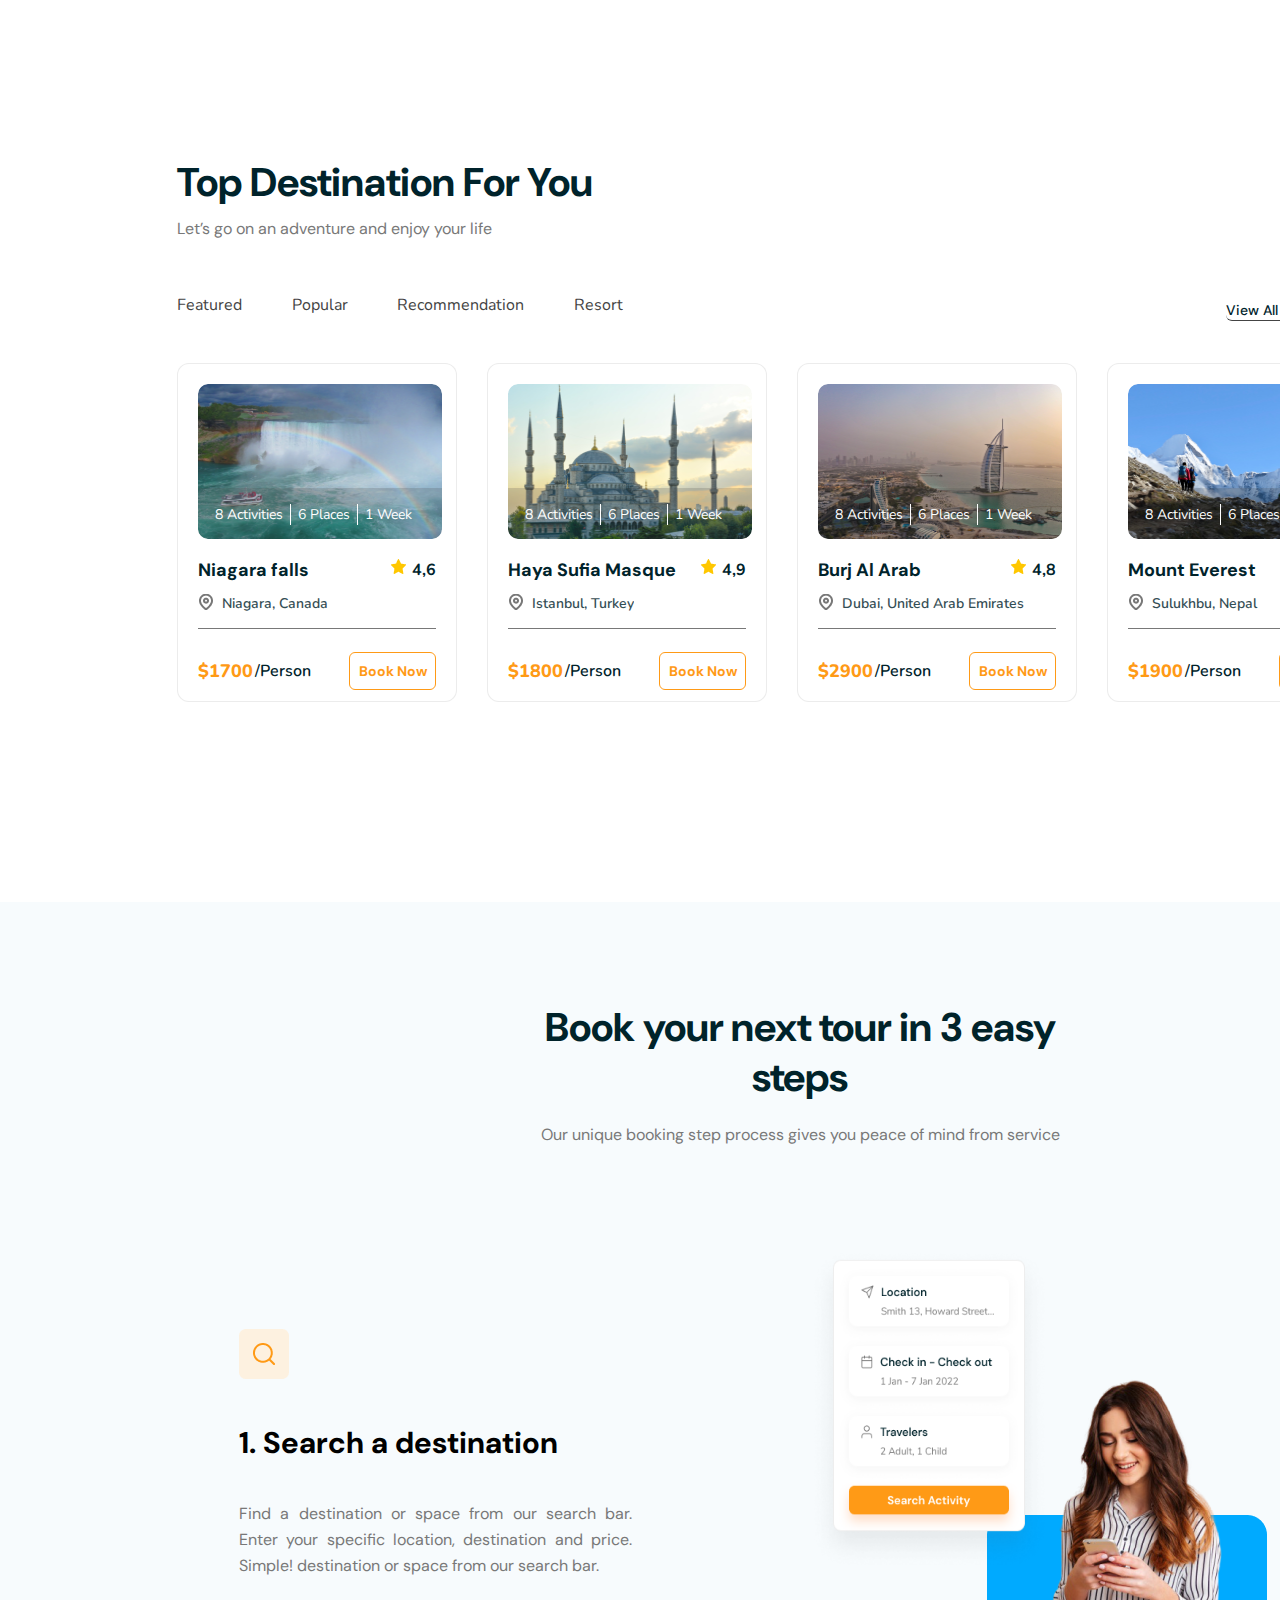
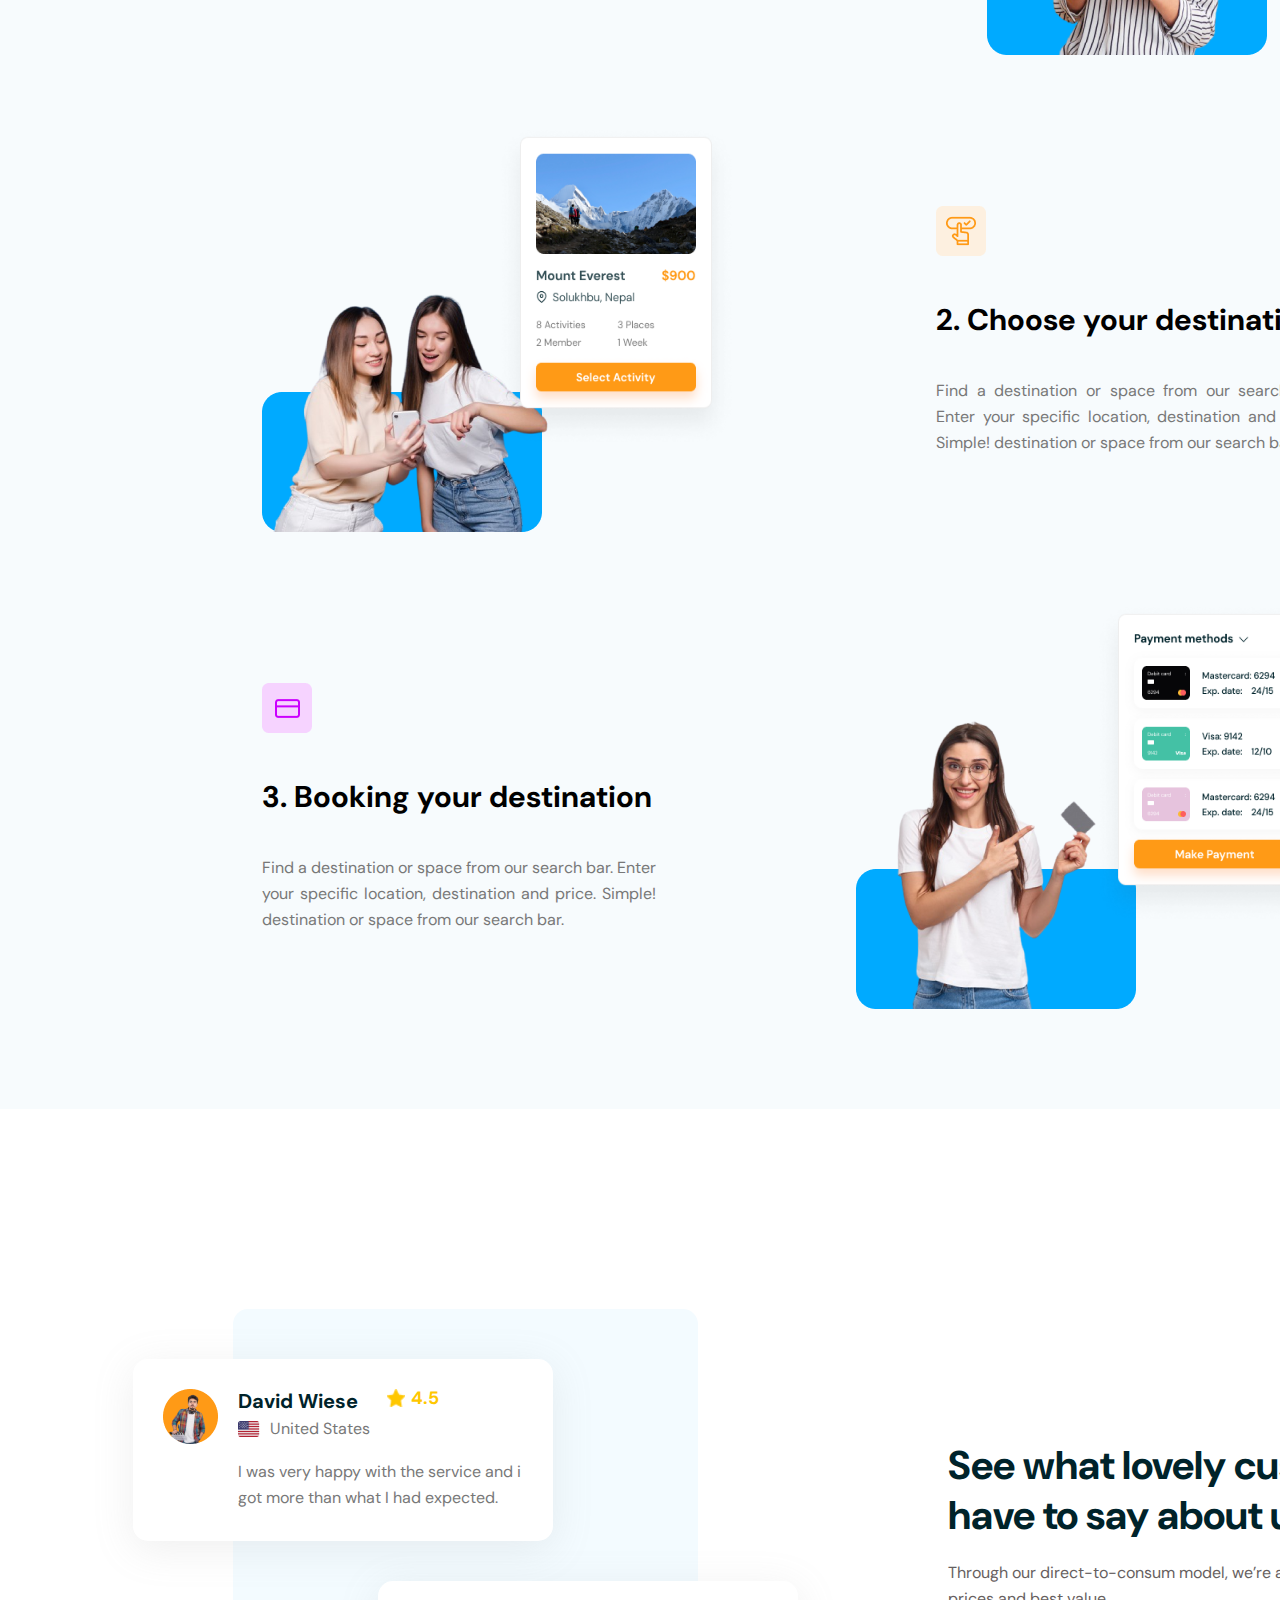
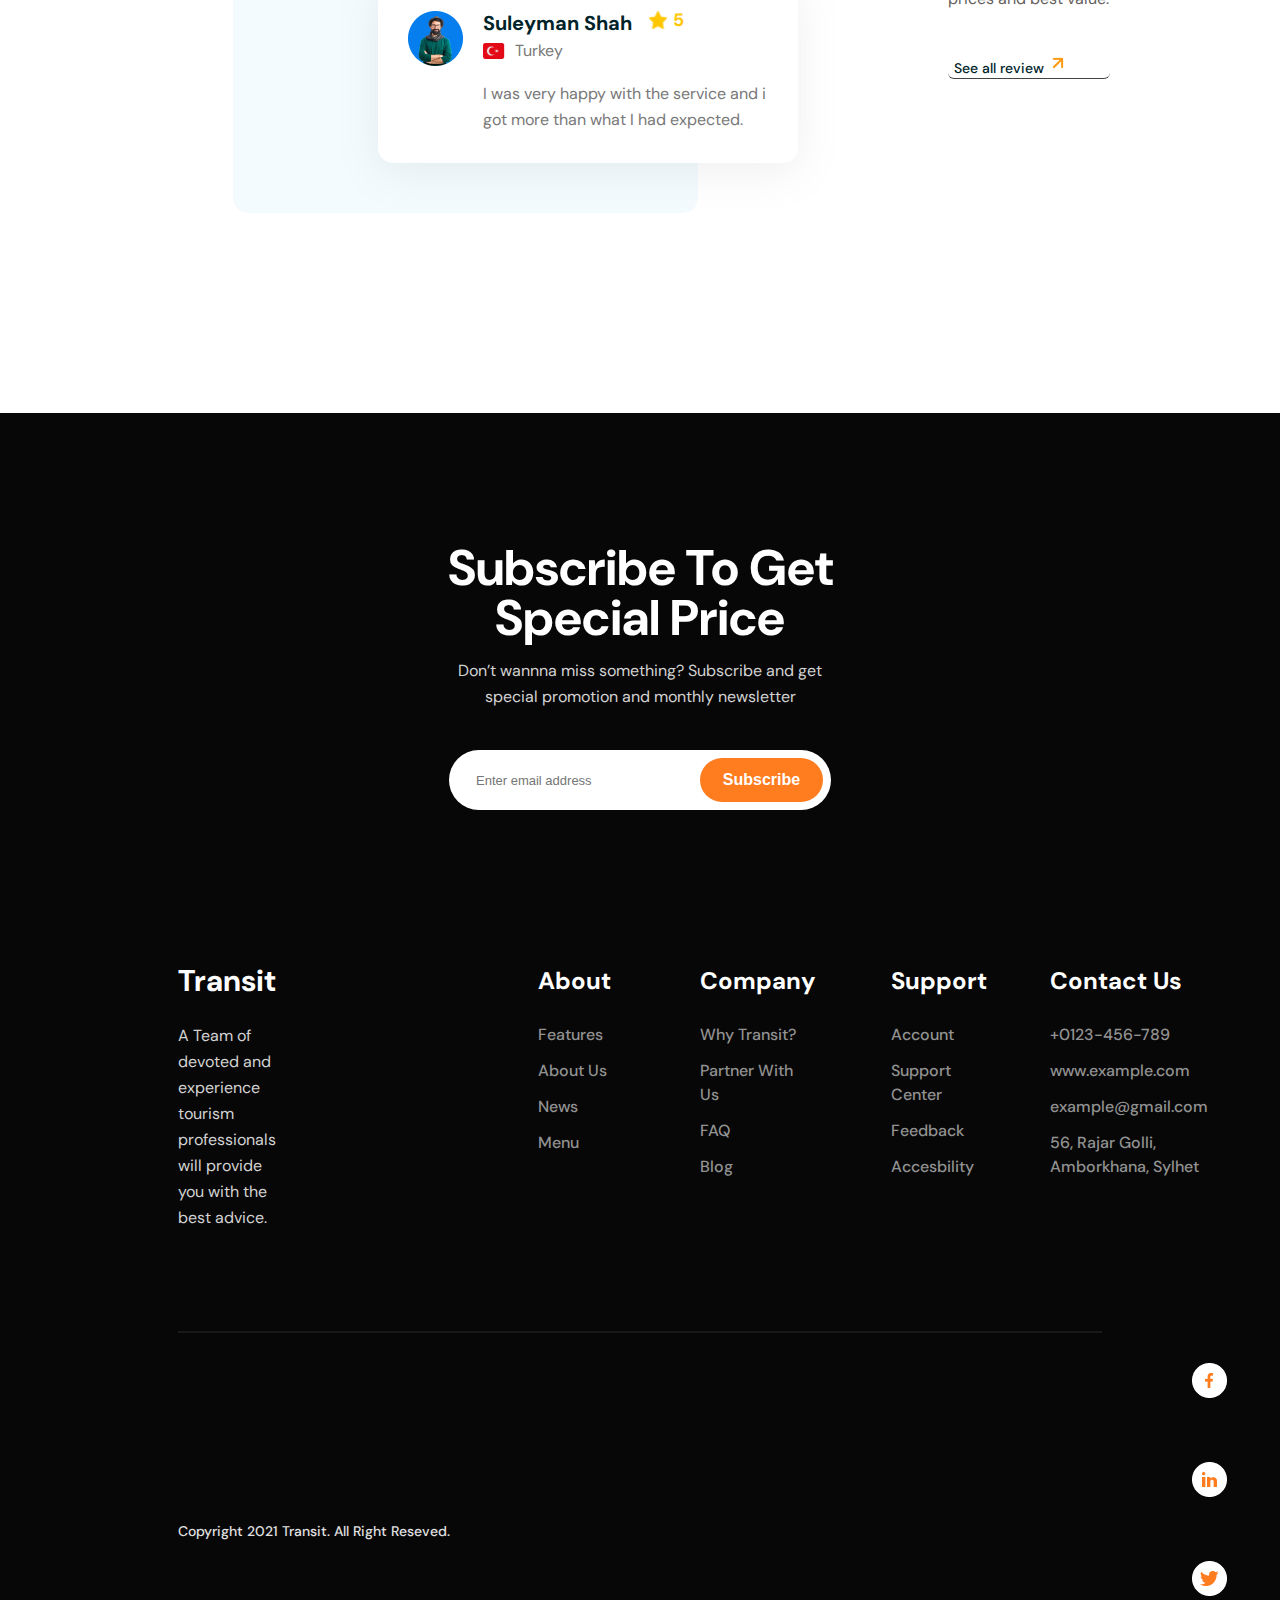
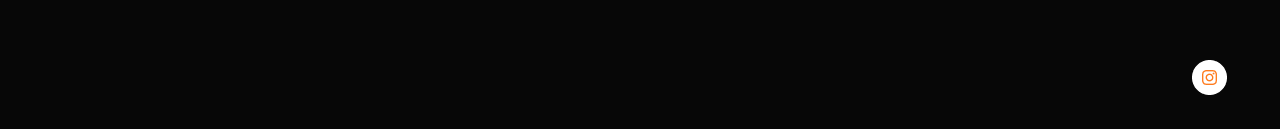
==== commit 0b2b16bb: "something" ====
--- a/index3.html
+++ b/index3.html
@@ -385,10 +385,12 @@
     </div>
     <div class="footer-social">
         <p>Copyright 2021 Transit. All Right Reseved.</p>
-        <a><img src="./LandingImages/fb.png" alt="fb"><a>
+        <div class="icons">
+    <a  href="#" ><img src="./css/fb.png" alt="fb"><a>
     <a href="#"><img src="./LandingImages/in.png" alt="in"></a>
     <a href="#"><img src="./LandingImages/twitter.png" alt="tw"></a>
     <a href="#"><img src="./LandingImages/insta.png" alt="insta"></a>
+</div>
     </div>
     </div>
 </body>
--- a/css/main3.css
+++ b/css/main3.css
@@ -664,17 +664,18 @@
   margin-top: 200px;
   background-color: #F7FBFD;
   padding-bottom: 100px;
+  padding-top: 100px;
   width: 1600px;
   font-family: DM Sans;
   font-style: normal;
 }
 
 .booking-system h2 {
-  margin: 0;
-  padding-top: 100px;
-  padding-bottom: 20px;
-  margin-right: 572px;
-  margin-left: 571px;
+  max-width: 527px;
+  margin: auto;
+  margin-top: 0;
+  margin-bottom: 20px;
+  padding: 0;
   font-weight: bold;
   font-size: 40px;
   line-height: 50px;
@@ -1054,7 +1055,8 @@
 }
 
 .email {
-  margin: 40px 178px 0 178px;
+  margin: auto;
+  margin-top: 40px;
   width: 382px;
   height: 60px;
   background: #FFFFFF;
@@ -1195,7 +1197,12 @@
   margin: 0 712px 0 0;
 }
 
-.footer-social img {
+.icons {
+  margin: 0;
+  padding: 0;
+}
+
+.icons img {
   padding: 0;
   margin: 30px 0 30px 30px;
   width: 35px;
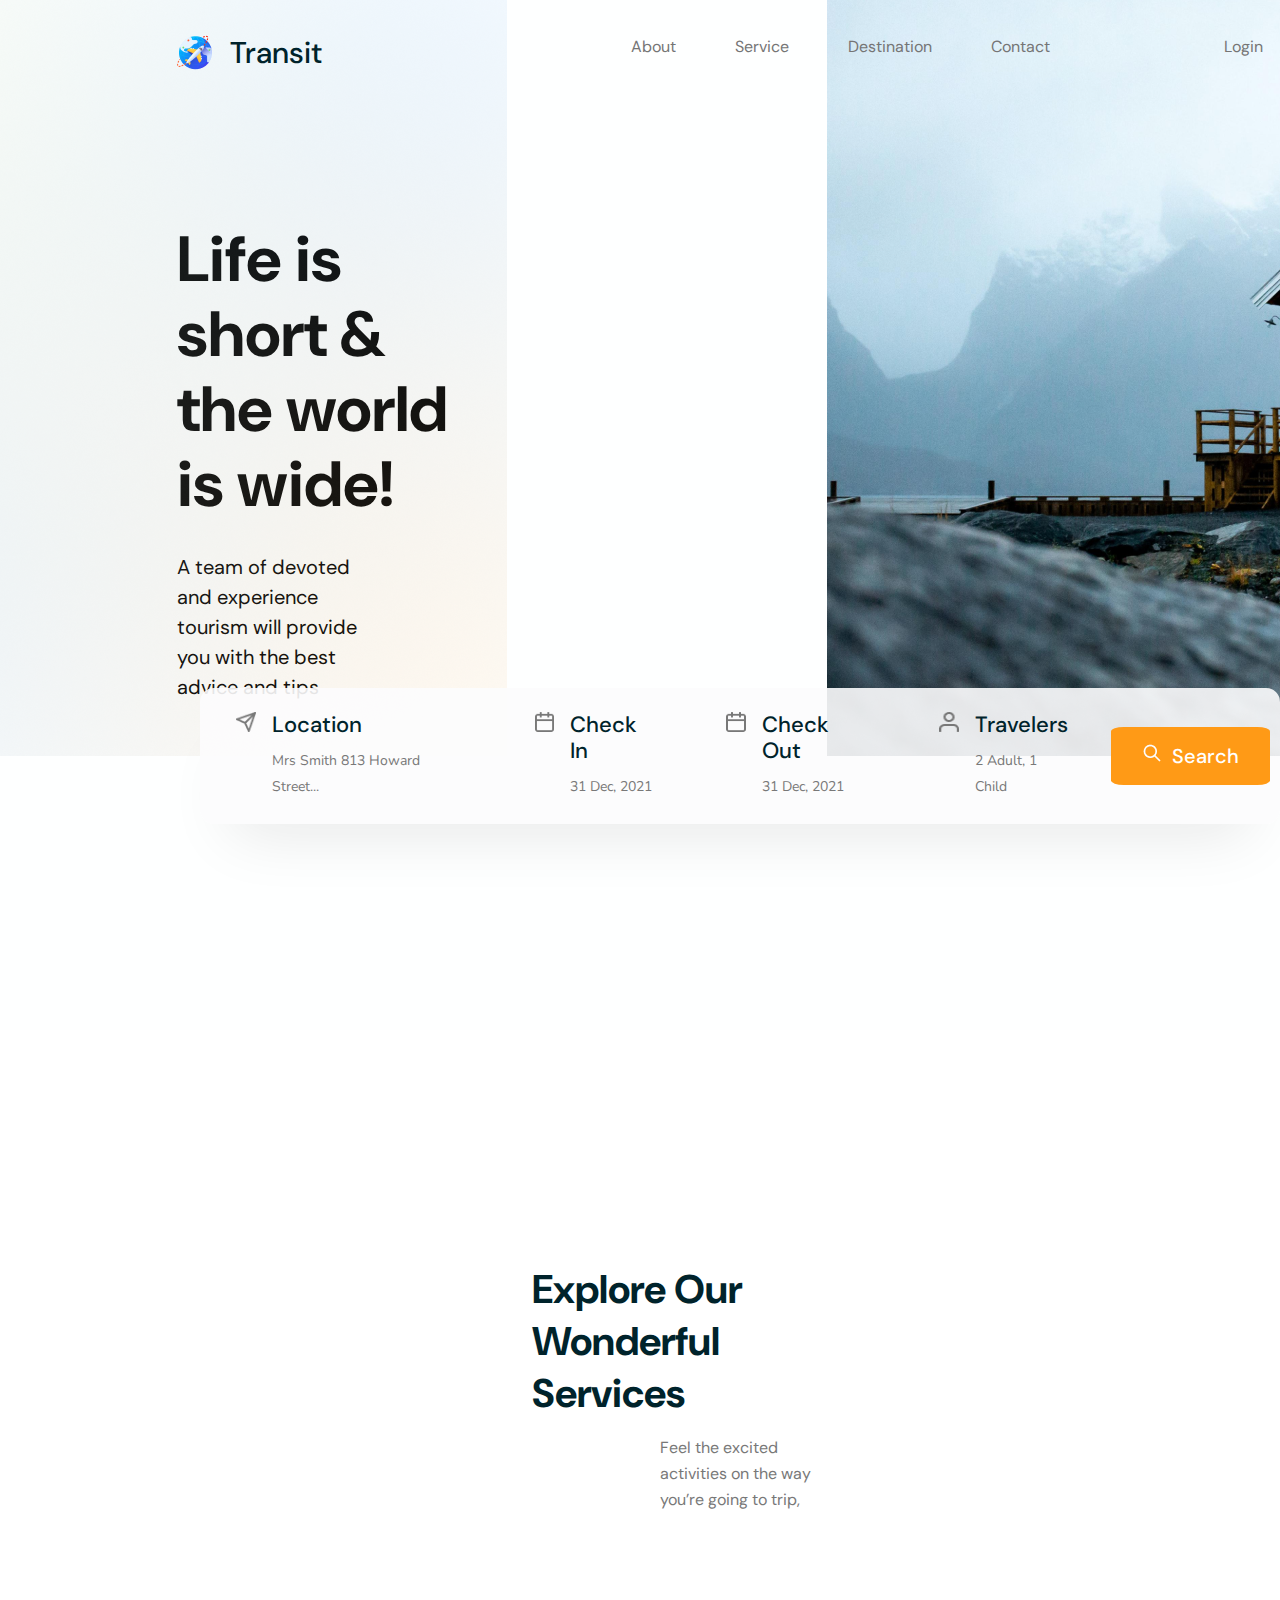
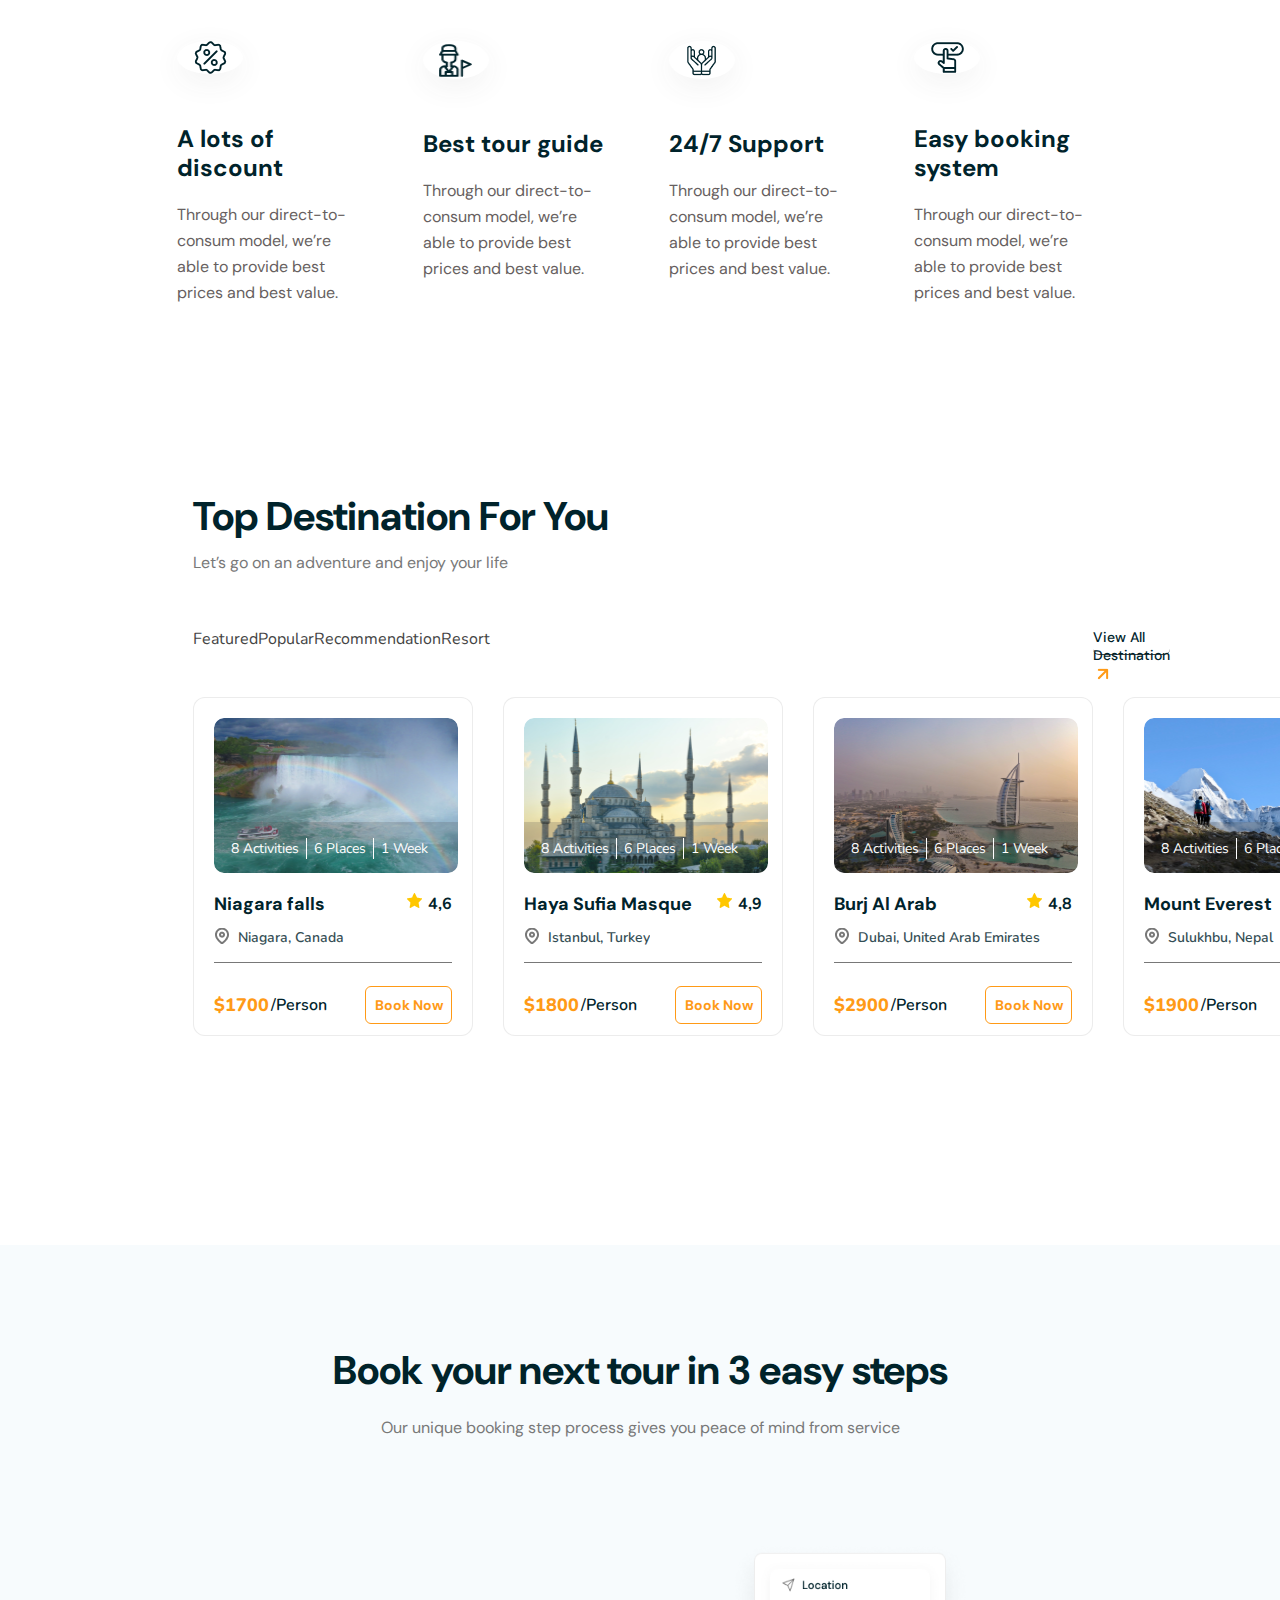
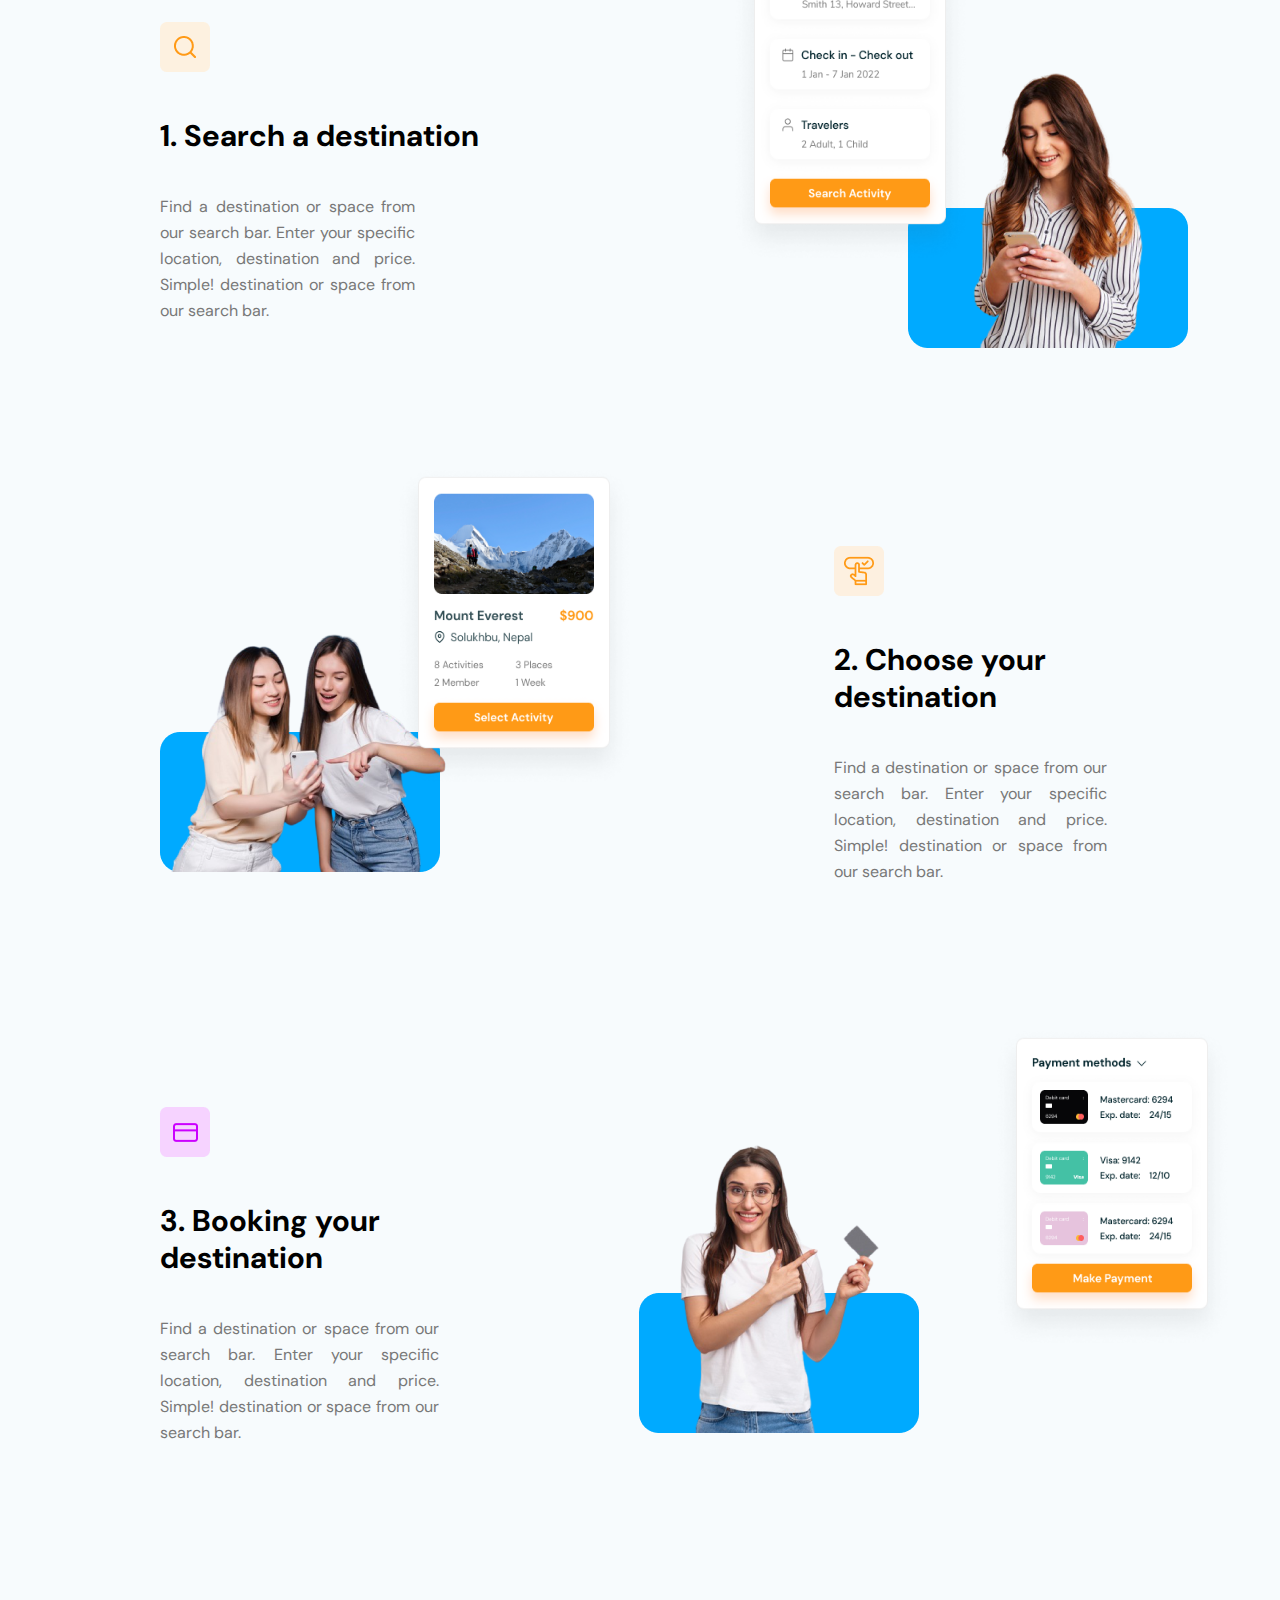
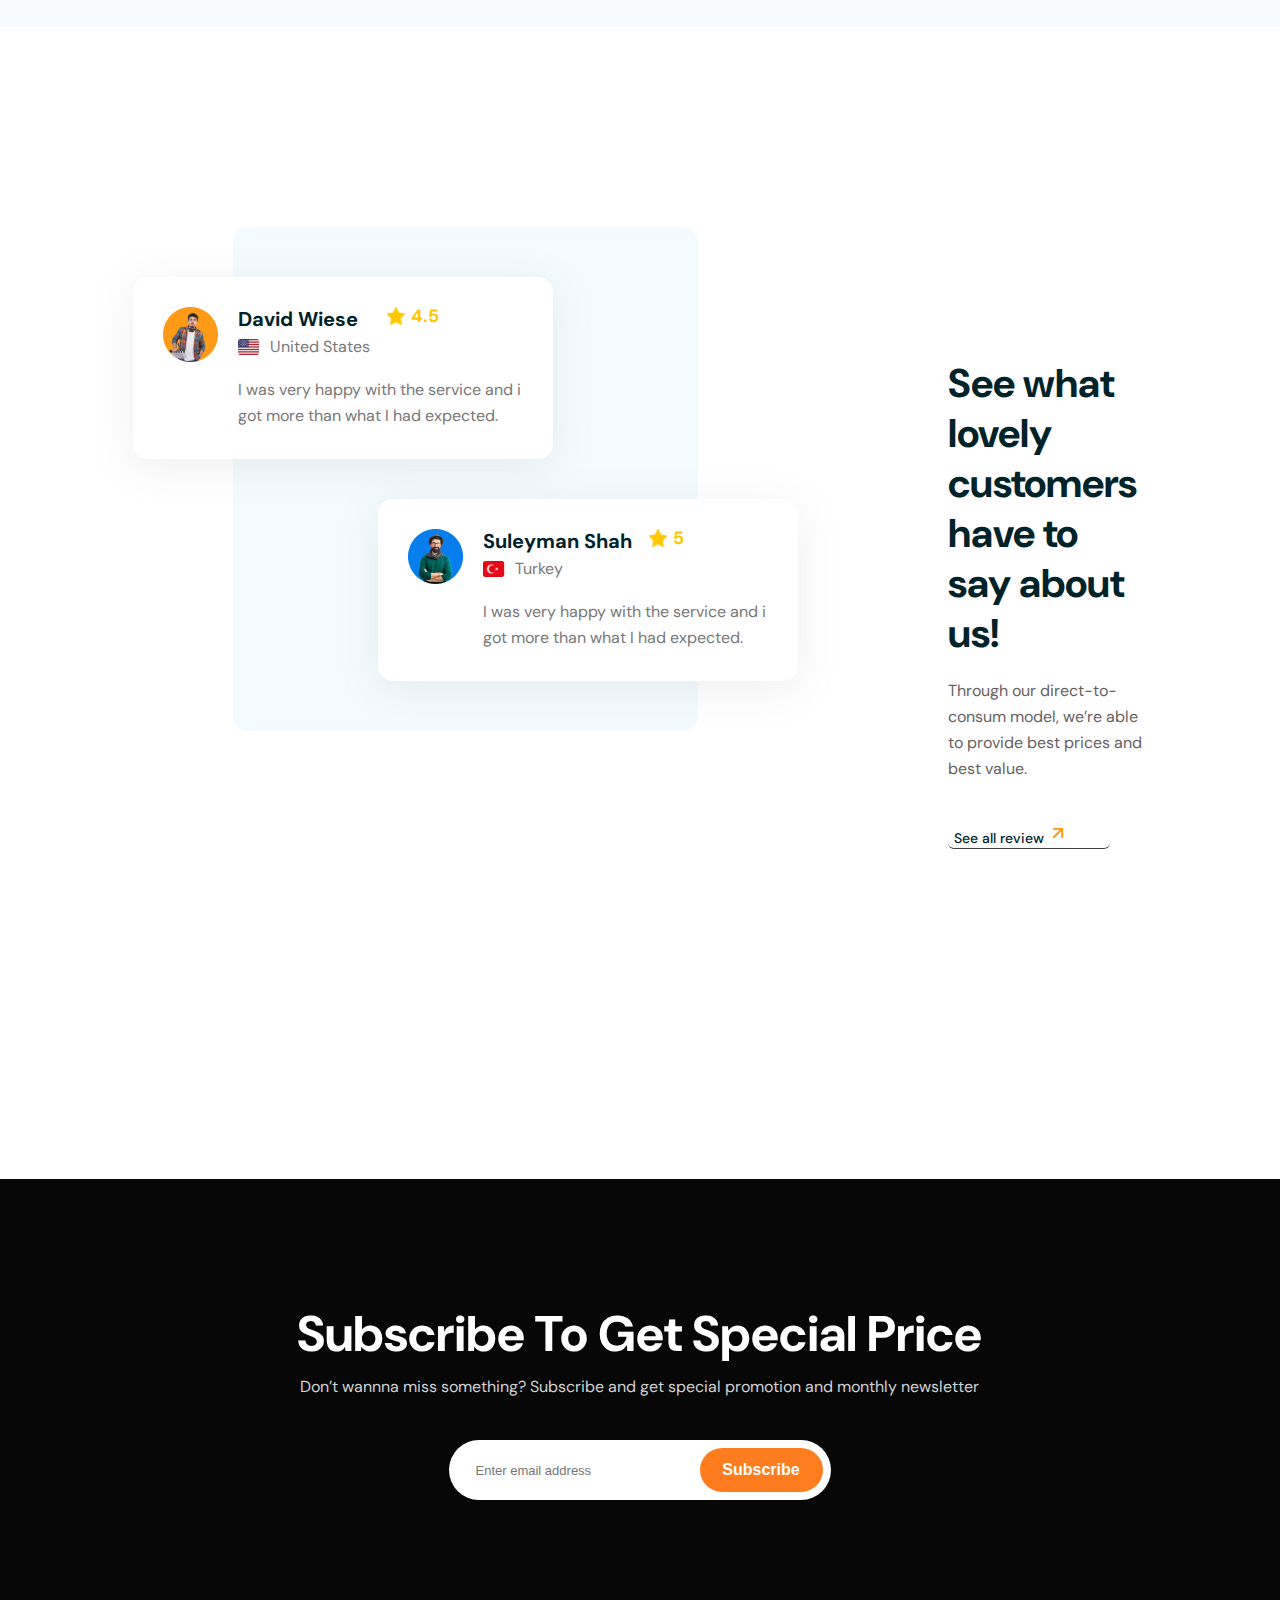
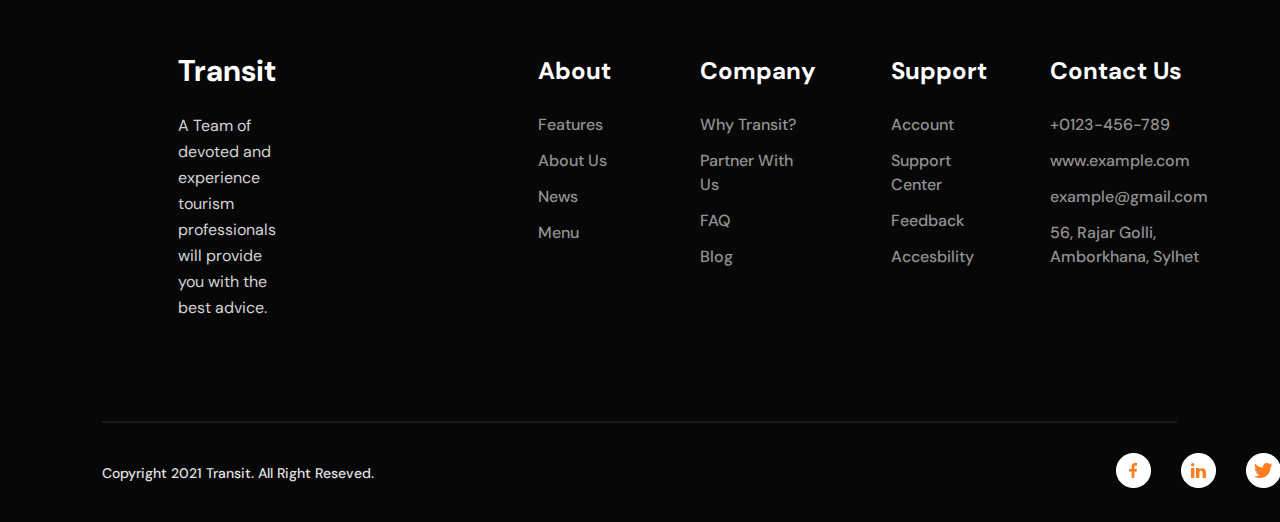
==== commit d8f1294a: "remade" ====
--- a/index3.html
+++ b/index3.html
@@ -16,6 +16,7 @@
 <body>
     <div class="hero">
         <img class="background-image" src="./LandingImages/house1.png" alt="house">
+        <img class="gradient" src="./LandingImages/gradient color.png" alt=" ">
     <header>
         <div class="container flex-between">
             <div class="logo flex-container vertical-center">
@@ -92,6 +93,8 @@
         </button>
     </div>
 </div>
+<div class="services">
+    <div class="services-container">
 <div class="services-caption">
     <h2>Explore Our Wonderful Services</h2>
     <p>Feel the excited activities on the way you’re going to trip,</p>
@@ -128,7 +131,10 @@
         <p>Through our direct-to-consum model, we’re able to provide best prices and best value.</p>
     </div>
 </div>
+</div>
+</div>
 <div class="destination">
+    <div class="destination-container">
     <h2>Top Destination For You</h2>
     <p>Let’s go on an adventure and enjoy your life</p>
     <div class="links">
@@ -143,6 +149,7 @@
         <img src="./LandingImages/arrow-up-right.png">
     </button>
 </div>
+
 <div class="places-price">
     <div class="place">
         <div class="photo">
@@ -254,7 +261,9 @@
 </div>
 </div>
 </div>
+</div>
 <div class="booking-system">
+    <div class="booking-system-container">
     <h2>Book your next tour in 3
         easy steps</h2>
         <p>Our unique booking step process gives you peace of mind from service</p>
@@ -285,8 +294,10 @@
         <img class="payment" src="./LandingImages/Payment method.png" alt="payment">
         <img class="girl-with-card" src="./LandingImages/girl3.png" alt="girl">
 </div>
+</div>
     </div>
     <div class="testimonial">
+        <div class="testimonial-conteiner">
         <div class="background"></div>
         <div class="testimonial1">
             <div class="photo-name">
@@ -305,7 +316,7 @@
                 <div>4.5</div>
             </div>
             </div>
-            <div class="testemonial-text">
+            <div class="testimonial-text">
                 I was very happy with the service and i got more than what I had expected.
             </div>
         </div>
@@ -326,7 +337,7 @@
                  <div>5</div>
              </div>
              </div>
-             <div class="testemonial-text">
+             <div class="testimonial-text">
                  I was very happy with the service and i got more than what I had expected.
              </div>
         </div>
@@ -338,7 +349,9 @@
             </button>
         </div>
     </div>
+    </div>
     <div class="footer">
+        <div class="footer-conteiner">
         <div class="newsletter">
             <h3>Subscribe To Get Special Price</h3>
             Don’t  wannna miss something? Subscribe and get special promotion and monthly newsletter
@@ -386,12 +399,13 @@
     <div class="footer-social">
         <p>Copyright 2021 Transit. All Right Reseved.</p>
         <div class="icons">
-    <a  href="#" ><img src="./css/fb.png" alt="fb"><a>
-    <a href="#"><img src="./LandingImages/in.png" alt="in"></a>
-    <a href="#"><img src="./LandingImages/twitter.png" alt="tw"></a>
-    <a href="#"><img src="./LandingImages/insta.png" alt="insta"></a>
-</div>
-    </div>
-    </div>
+            <a  href="#" ><img src="./css/fb.png" alt="fb"></a>
+                <a href="#"><img src="./LandingImages/in.png" alt="in"></a>
+                <a href="#"><img src="./LandingImages/twitter.png" alt="tw"></a>
+                <a href="#"><img src="./LandingImages/insta.png" alt="insta"></a>
+            </div>
+        </div>
+</div>
+</div>
 </body>
 </html>--- a/css/main3.css
+++ b/css/main3.css
@@ -50,6 +50,8 @@
   font-weight: 400;
   color: #757575;
   text-decoration: none;
+  padding-bottom: 10px;
+  border-bottom: 2px solid #ffffff00;
 }
 
 .nav-link.center {
@@ -90,19 +92,20 @@
 }
 
 body {
-  margin: 0;
+  margin: auto;
   font-family: 'DM Sans', sans-serif;
 }
 
 .hero {
-  min-width: 1600px;
-  min-height: 824px;
+  margin: 0 auto 0 auto;
+  padding: 0 178px 328px 177px;
+  max-width: 1600px;
   background-color: #FEFFFF;
   position: relative;
 }
 
 .hero header {
-  margin-top: 30px;
+  margin: 0;
   z-index: 1;
   opacity: 2;
 }
@@ -116,29 +119,32 @@
   opacity: 1;
 }
 
+.hero .gradient {
+  position: absolute;
+  width: 827px;
+  height: 756px;
+  right: 773px;
+  z-index: 0;
+  opacity: 0.5;
+}
+
 .text {
-  position: absolute;
-  left: 177px;
-  top: 266px;
-  width: 609px;
-  height: 230px;
-  font-family: 'DM Sans', sans-serif;
+  margin: 0px 636px 0 0;
+  padding-top: 222px;
+  text-align: left;
 }
 
 .caption {
-  width: 609px;
-  height: 140px;
+  margin: 0 0 30px 0;
   font-weight: 700;
   font-size: 64px;
   line-height: 75px;
 }
 
 .small-text {
-  width: 515px;
-  height: 60px;
   font-weight: 400;
   font-size: 20px;
-  margin-top: 30px;
+  margin: 30px 94px 0 0;
   line-height: 30px;
 }
 
@@ -146,7 +152,7 @@
   position: absolute;
   z-index: 1;
   background-color: rgba(252, 252, 253, 0.9);
-  width: 1200px;
+  max-width: 1200px;
   height: 136px;
   left: 200px;
   top: 688px;
@@ -204,7 +210,6 @@
   font-weight: 500;
   font-size: 22px;
   line-height: 26px;
-  /* or 116% */
   color: #00232B;
 }
 
@@ -235,9 +240,15 @@
           box-shadow: 0px 8px 30px rgba(68, 68, 68, 0.404);
 }
 
+.services-container {
+  margin: 0 auto 0 auto;
+  padding: 200px 150px 0 147px;
+  max-width: 1600px;
+}
+
 .services-caption {
   margin-top: 200px;
-  margin-left: 544px;
+  margin: 0 304px 98px 385px;
   font-family: DM Sans;
 }
 
@@ -251,7 +262,7 @@
 }
 
 .services-caption p {
-  margin-left: 98px;
+  margin-left: 128px;
   font-style: normal;
   font-weight: normal;
   font-size: 16px;
@@ -263,10 +274,6 @@
   display: -webkit-box;
   display: -ms-flexbox;
   display: flex;
-  margin-left: 189px;
-  margin-top: 98px;
-  height: 301px;
-  width: 1243px;
   -webkit-box-pack: justify;
       -ms-flex-pack: justify;
           justify-content: space-between;
@@ -284,9 +291,9 @@
           flex-direction: column;
   font-family: DM Sans;
   font-style: normal;
-  height: 241px;
-  max-width: 288px;
-  margin-right: 85px;
+  height: 301px;
+  max-width: 304px;
+  padding: 30px;
 }
 
 .advantage h5 {
@@ -296,15 +303,15 @@
   font-size: 24px;
   line-height: 29px;
   color: #00232B;
+  display: block;
 }
 
 .advantage p {
-  margin-top: 0;
+  margin: 0;
   font-weight: normal;
   font-size: 16px;
   line-height: 26px;
   color: #675F5F;
-  width: 228px;
 }
 
 .advantage.last {
@@ -346,16 +353,15 @@
   background: #FF9A16;
 }
 
-.destination {
-  margin-top: 209px;
-  margin-left: 177px;
-  margin-right: 212px;
-  font-family: DM Sans;
-  font-style: normal;
-  width: 1211px;
-}
-
-.destination h2 {
+.destination-container {
+  margin: 0 auto 0 auto;
+  padding: 178px 196px 209px 193px;
+  font-family: DM Sans;
+  font-style: normal;
+  max-width: 1600px;
+}
+
+.destination-container h2 {
   font-weight: bold;
   font-size: 40px;
   line-height: 52px;
@@ -364,7 +370,7 @@
   margin-bottom: 10px;
 }
 
-.destination p {
+.destination-container p {
   font-weight: normal;
   font-size: 16px;
   line-height: 21px;
@@ -661,20 +667,19 @@
 }
 
 .booking-system {
-  margin-top: 200px;
   background-color: #F7FBFD;
-  padding-bottom: 100px;
-  padding-top: 100px;
-  width: 1600px;
-  font-family: DM Sans;
-  font-style: normal;
-}
-
-.booking-system h2 {
-  max-width: 527px;
-  margin: auto;
-  margin-top: 0;
-  margin-bottom: 20px;
+  font-family: DM Sans;
+  font-style: normal;
+}
+
+.booking-system-container {
+  margin: 0 auto 0 auto;
+  padding: 100px  0 0 0;
+  max-width: 1395px;
+}
+
+.booking-system-container h2 {
+  margin: 0 auto 20px auto;
   padding: 0;
   font-weight: bold;
   font-size: 40px;
@@ -683,10 +688,8 @@
   color: #00232A;
 }
 
-.booking-system p {
-  margin: 0;
-  margin-left: 537px;
-  margin-right: 536px;
+.booking-system-container p {
+  margin: 0 auto o auto;
   font-weight: normal;
   font-size: 16px;
   line-height: 26px;
@@ -695,10 +698,7 @@
 }
 
 .search-destination {
-  margin-top: 100px;
-  margin-right: 262px;
-  margin-left: 239px;
-  height: 407px;
+  margin: 100px 136px 35px 160px;
   position: relative;
   font-family: DM Sans;
   font-style: normal;
@@ -711,9 +711,7 @@
 }
 
 .search-destination h3 {
-  margin: 0;
-  margin-top: 40px;
-  margin-bottom: 40px;
+  margin: 40px 0 40px 0;
   font-weight: bold;
   font-size: 30px;
   line-height: 37px;
@@ -722,7 +720,7 @@
 
 .search-destination p {
   margin: 0;
-  margin-right: 706px;
+  padding: 0 729px 71px 0;
   font-weight: normal;
   font-size: 16px;
   line-height: 26px;
@@ -751,10 +749,7 @@
 }
 
 .select-destination {
-  margin-top: 70px;
-  margin-right: 276px;
-  margin-left: 224px;
-  height: 407px;
+  margin: 70px 173px 35px 122px;
   position: relative;
   font-family: DM Sans;
   font-style: normal;
@@ -780,7 +775,7 @@
 
 .select-destination p {
   margin: 0;
-  margin-left: 712px;
+  padding: 0 0 71px 712px;
   font-weight: normal;
   font-size: 16px;
   line-height: 26px;
@@ -809,10 +804,8 @@
 }
 
 .booking-destination {
-  margin-top: 70px;
-  margin-right: 266px;
-  margin-left: 262px;
-  height: 407px;
+  margin: 70px 163px 0 160px;
+  padding-bottom: 100px;
   position: relative;
   font-family: DM Sans;
   font-style: normal;
@@ -838,7 +831,7 @@
 
 .booking-destination p {
   margin: 0;
-  margin-right: 678px;
+  padding: 0 678px 81px 0;
   font-weight: normal;
   font-size: 16px;
   line-height: 26px;
@@ -866,16 +859,16 @@
   z-index: 0;
 }
 
-.testimonial {
-  margin: 200px 133px 200px 133px;
-  height: 504px;
-  width: 1334px;
+.testimonial-conteiner {
+  margin: 0 auto 0 auto;
+  padding: 200px 133px 330px 133px;
+  max-width: 1600px;
   position: relative;
 }
 
-.testimonial .background {
-  position: absolute;
-  left: 100px;
+.testimonial-conteiner .background {
+  position: absolute;
+  left: 233px;
   height: 504px;
   width: 465px;
   background-color: #F3FBFF;
@@ -885,8 +878,8 @@
 
 .testimonial1 {
   position: absolute;
-  top: 50px;
-  right: 918 px;
+  top: 250px;
+  left: 133px;
   width: 420px;
   height: 182px;
   z-index: 1;
@@ -962,12 +955,11 @@
 }
 
 .testimonial1.second {
-  top: 272px;
-  right: 673px;
-  left: 245px;
-}
-
-.testemonial-text {
+  top: 472px;
+  left: 378px;
+}
+
+.testimonial-text {
   margin: 15px 30px 30px 105px;
   font-family: DM Sans;
   font-style: normal;
@@ -978,16 +970,13 @@
 }
 
 .Text-Testimonial {
-  position: absolute;
-  top: 131px;
-  left: 815px;
-  width: 519px;
+  margin: 131px 0 0 815px;
   font-family: DM Sans;
   font-style: normal;
 }
 
 .Text-Testimonial h2 {
-  margin: 0 0 20px 0;
+  margin: 131px 0 20px 0;
   font-weight: bold;
   font-size: 40px;
   line-height: 50px;
@@ -1003,7 +992,7 @@
 }
 
 .Text-Testimonial button {
-  margin: 0 392px 0 0;
+  margin: 0 392px 30 0;
   width: 162px;
   height: 27px;
   background: #FFFFFF;
@@ -1031,13 +1020,19 @@
 
 .footer {
   background-color: #070707;
+  font-family: DM Sans;
+  font-style: normal;
+}
+
+.footer-conteiner {
+  margin: auto;
+  padding: 66px 103px 0 102px;
   position: relative;
-  font-family: DM Sans;
-  font-style: normal;
+  max-width: 1600px;
 }
 
 .newsletter {
-  padding: 130px 431px 59px 431px;
+  padding: 64px 0 159px 0;
   text-align: center;
   font-weight: normal;
   font-size: 16px;
@@ -1093,7 +1088,7 @@
 }
 
 .general-information {
-  padding: 100px 206px 100px 178px;
+  padding: 0px 103px 100px 76px;
   display: -webkit-box;
   display: -ms-flexbox;
   display: flex;
@@ -1173,8 +1168,9 @@
 }
 
 .footer-social {
+  margin: 0 auto 0 auto;
   padding: 0;
-  margin: 0 178px 0 178px;
+  max-width: 1244px;
   border-top: 2px solid #181818;
   display: -webkit-box;
   display: -ms-flexbox;
@@ -1200,6 +1196,12 @@
 .icons {
   margin: 0;
   padding: 0;
+  display: -webkit-box;
+  display: -ms-flexbox;
+  display: flex;
+  -webkit-box-pack: justify;
+      -ms-flex-pack: justify;
+          justify-content: space-between;
 }
 
 .icons img {
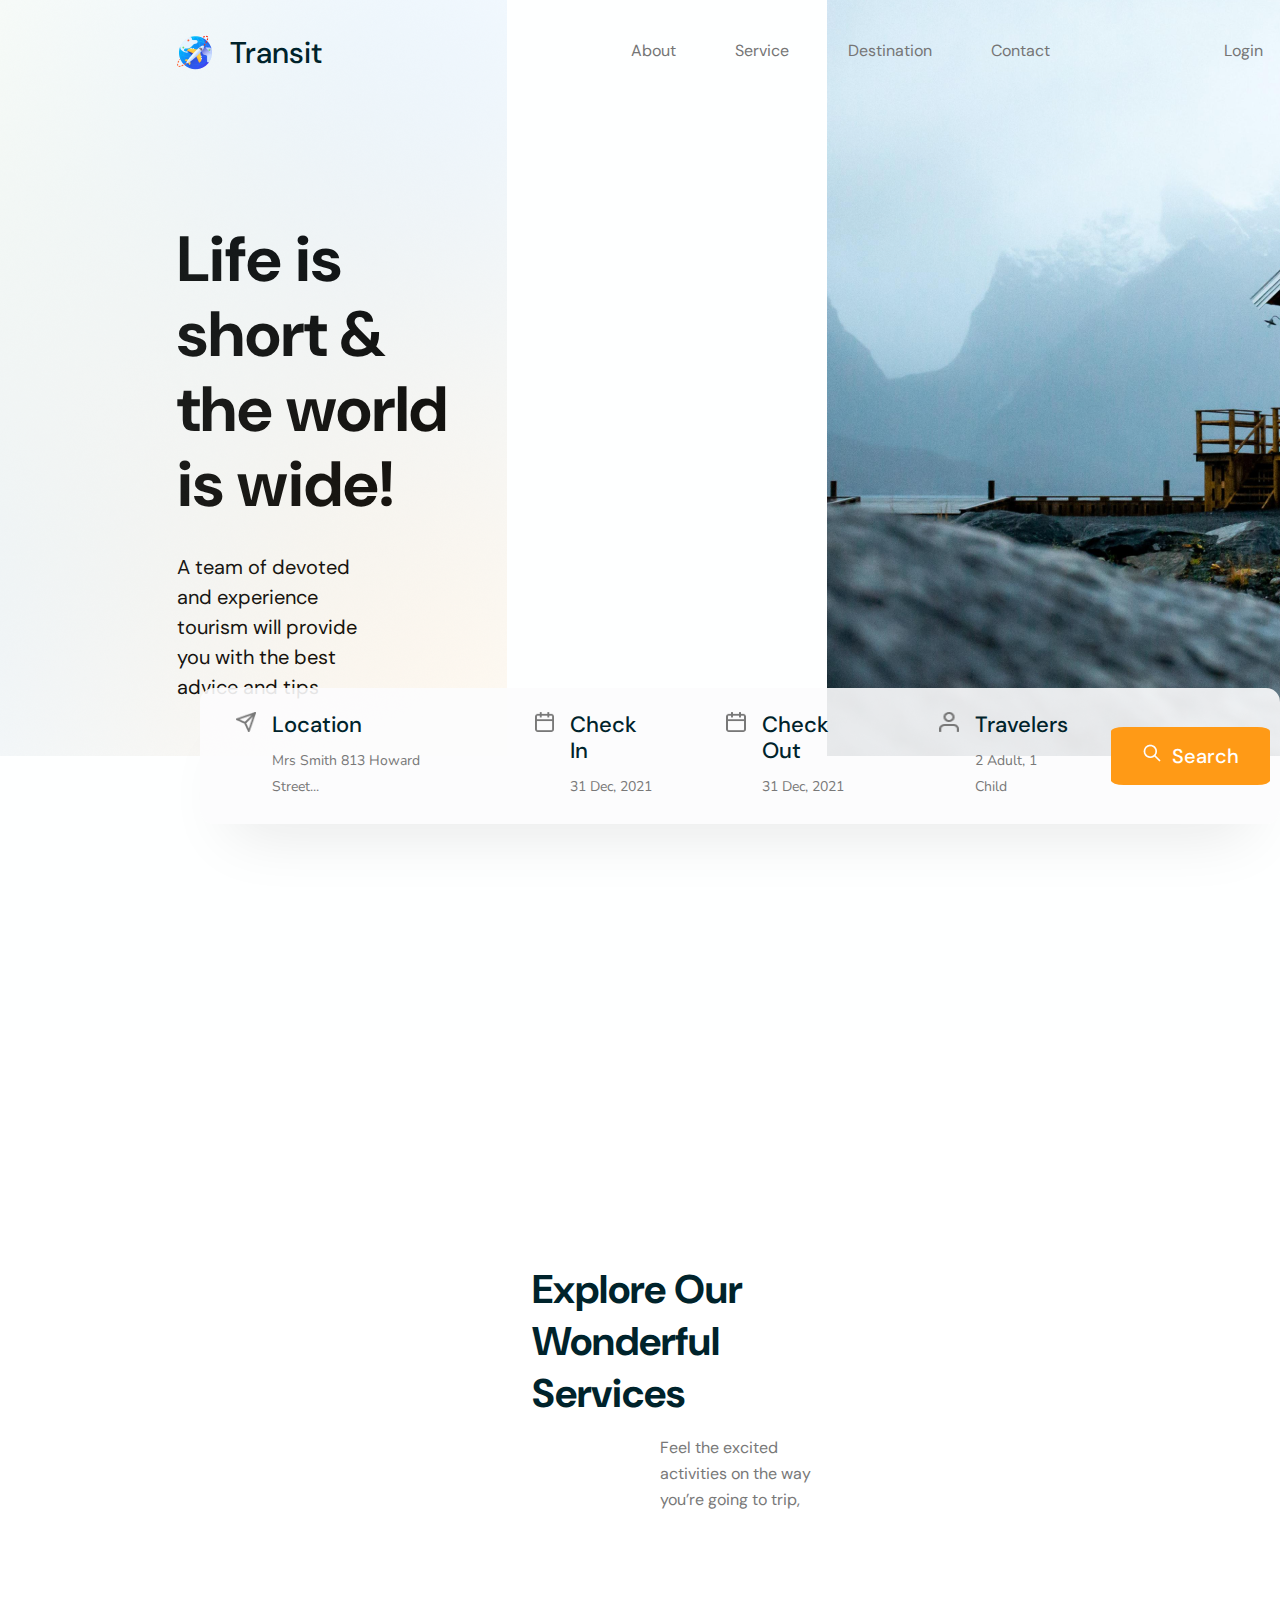
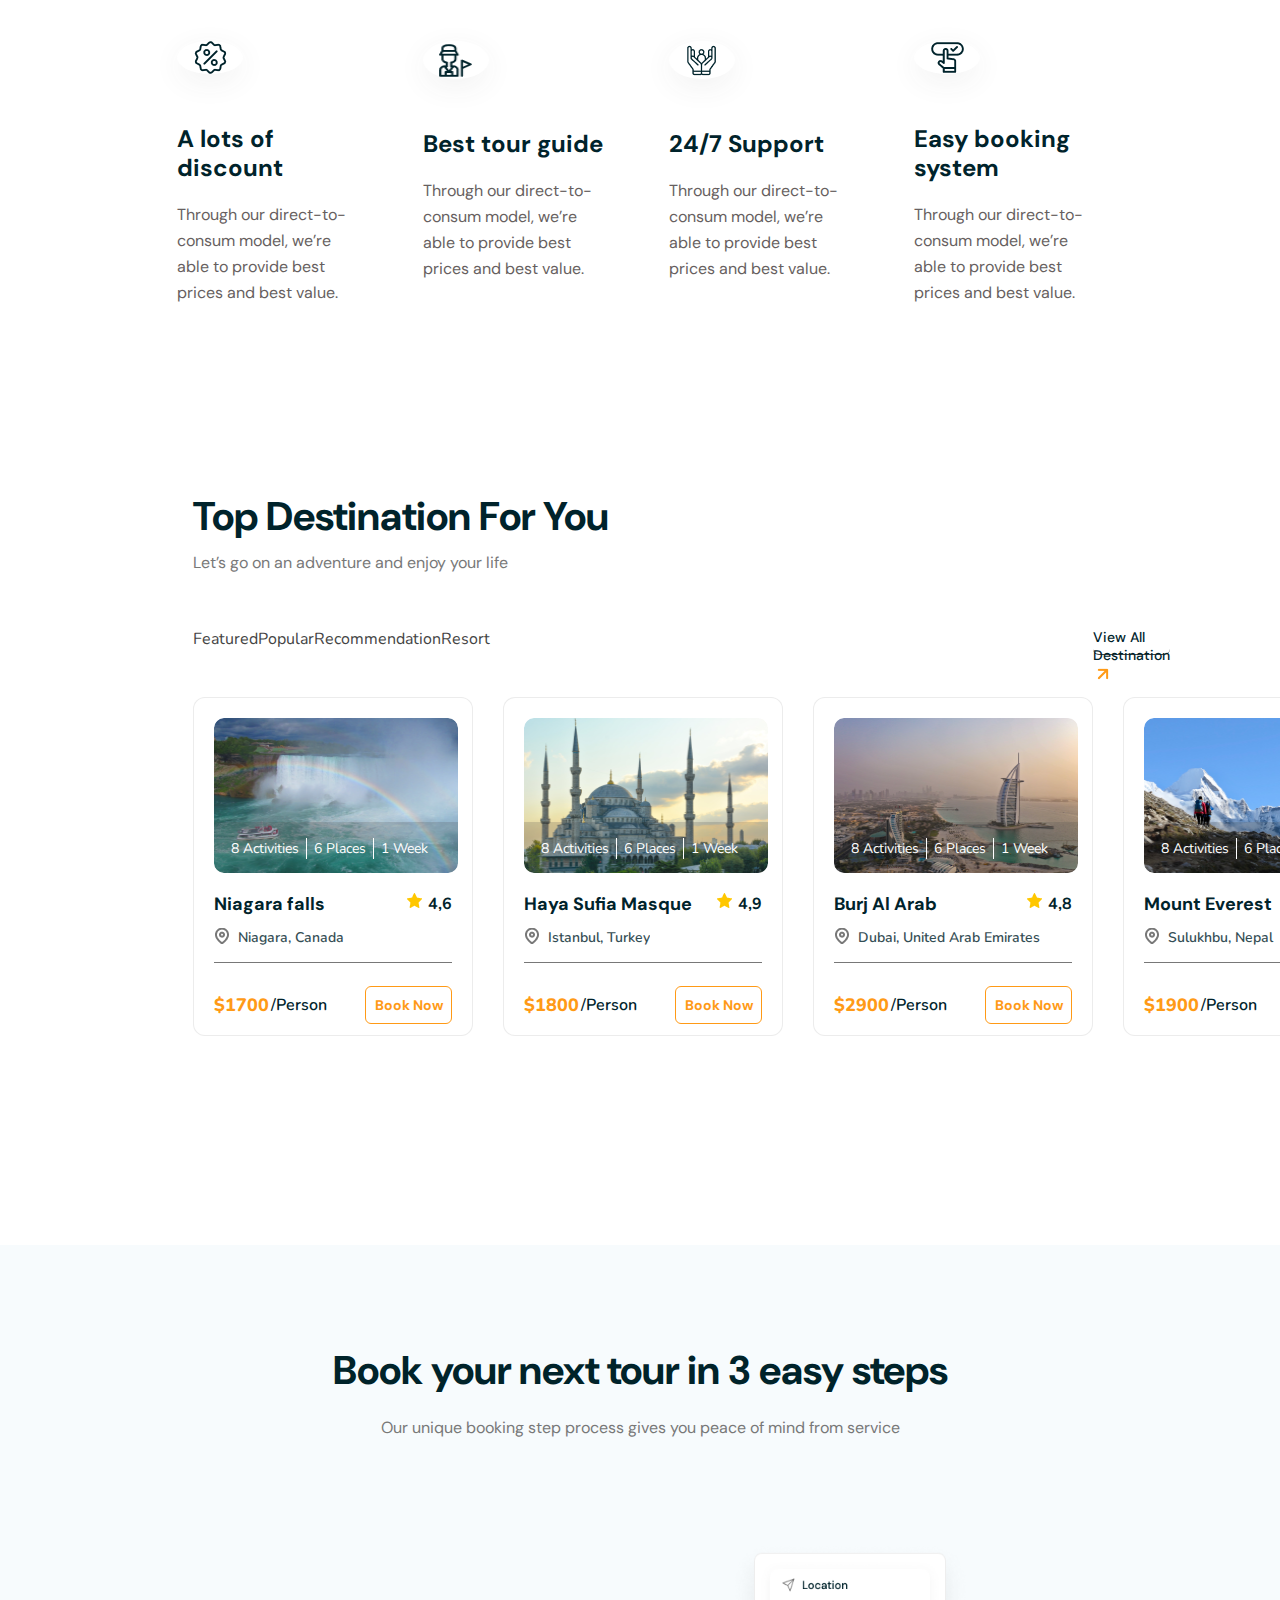
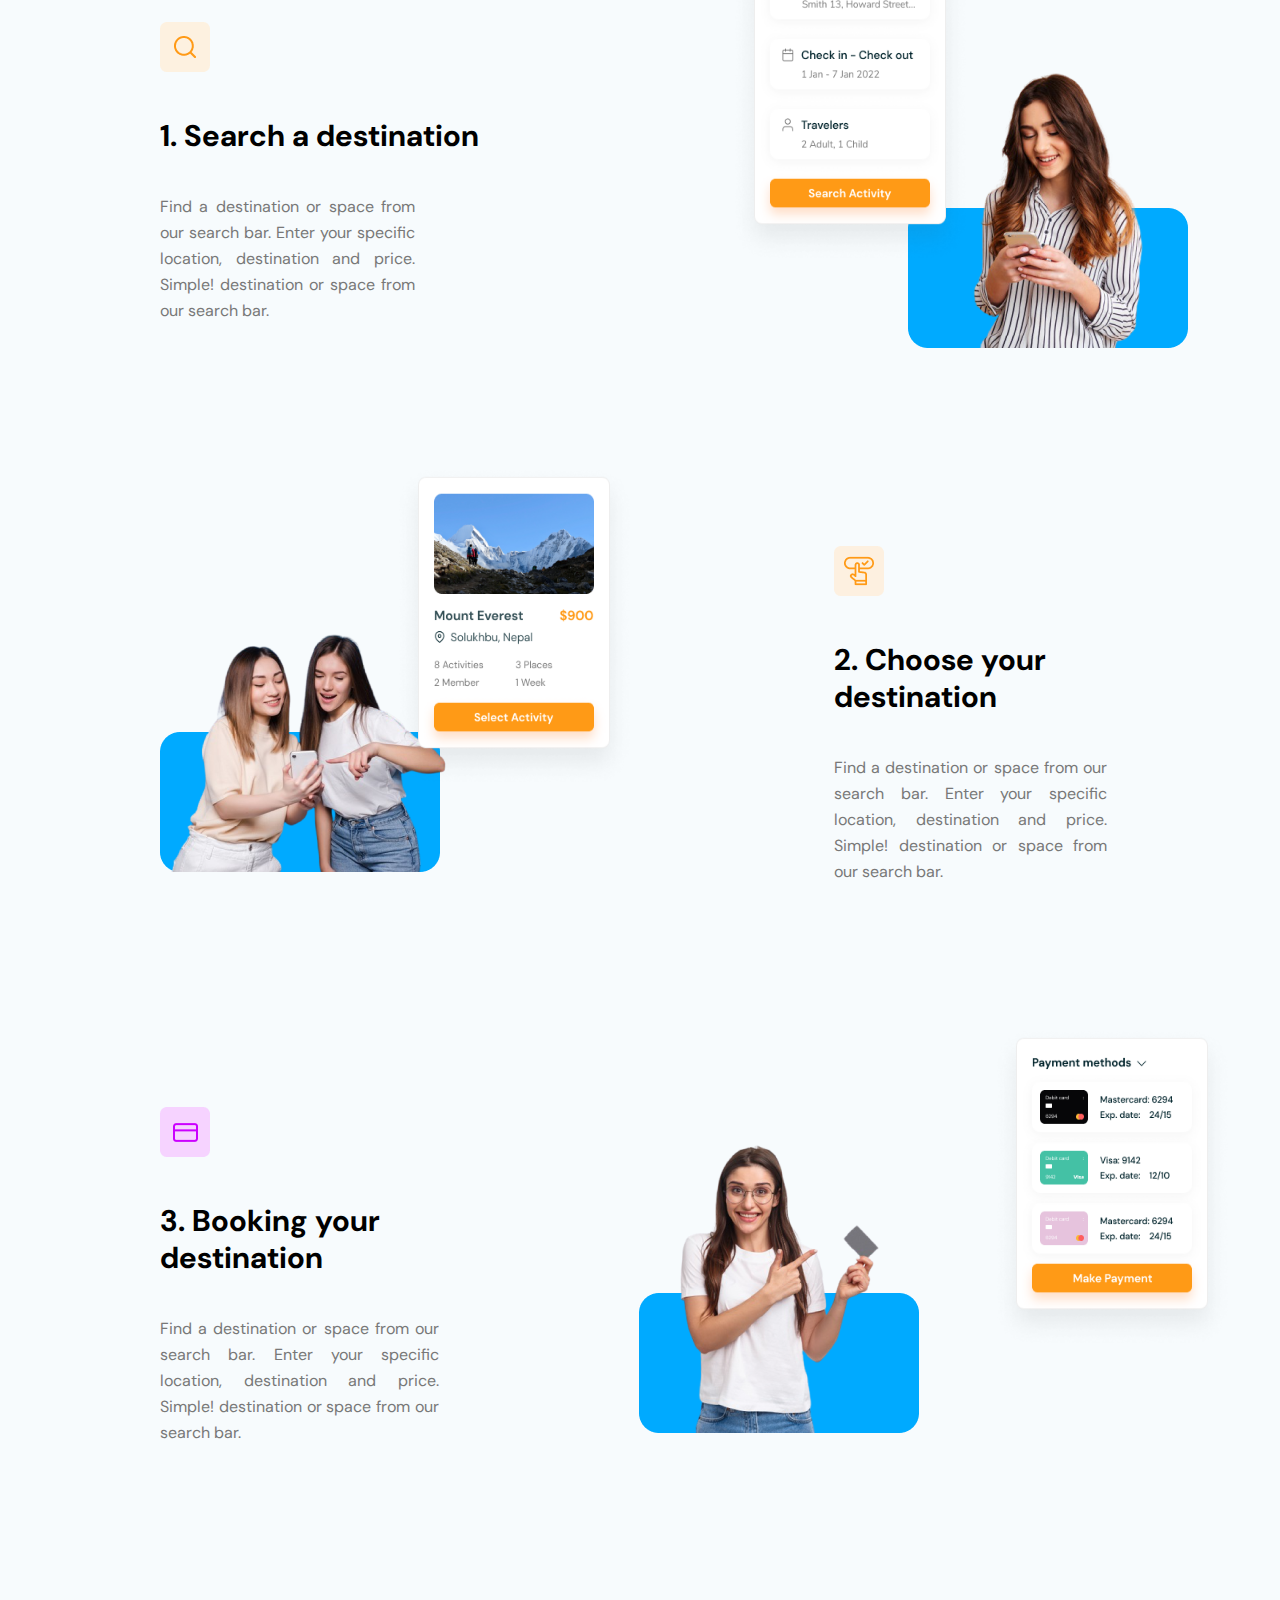
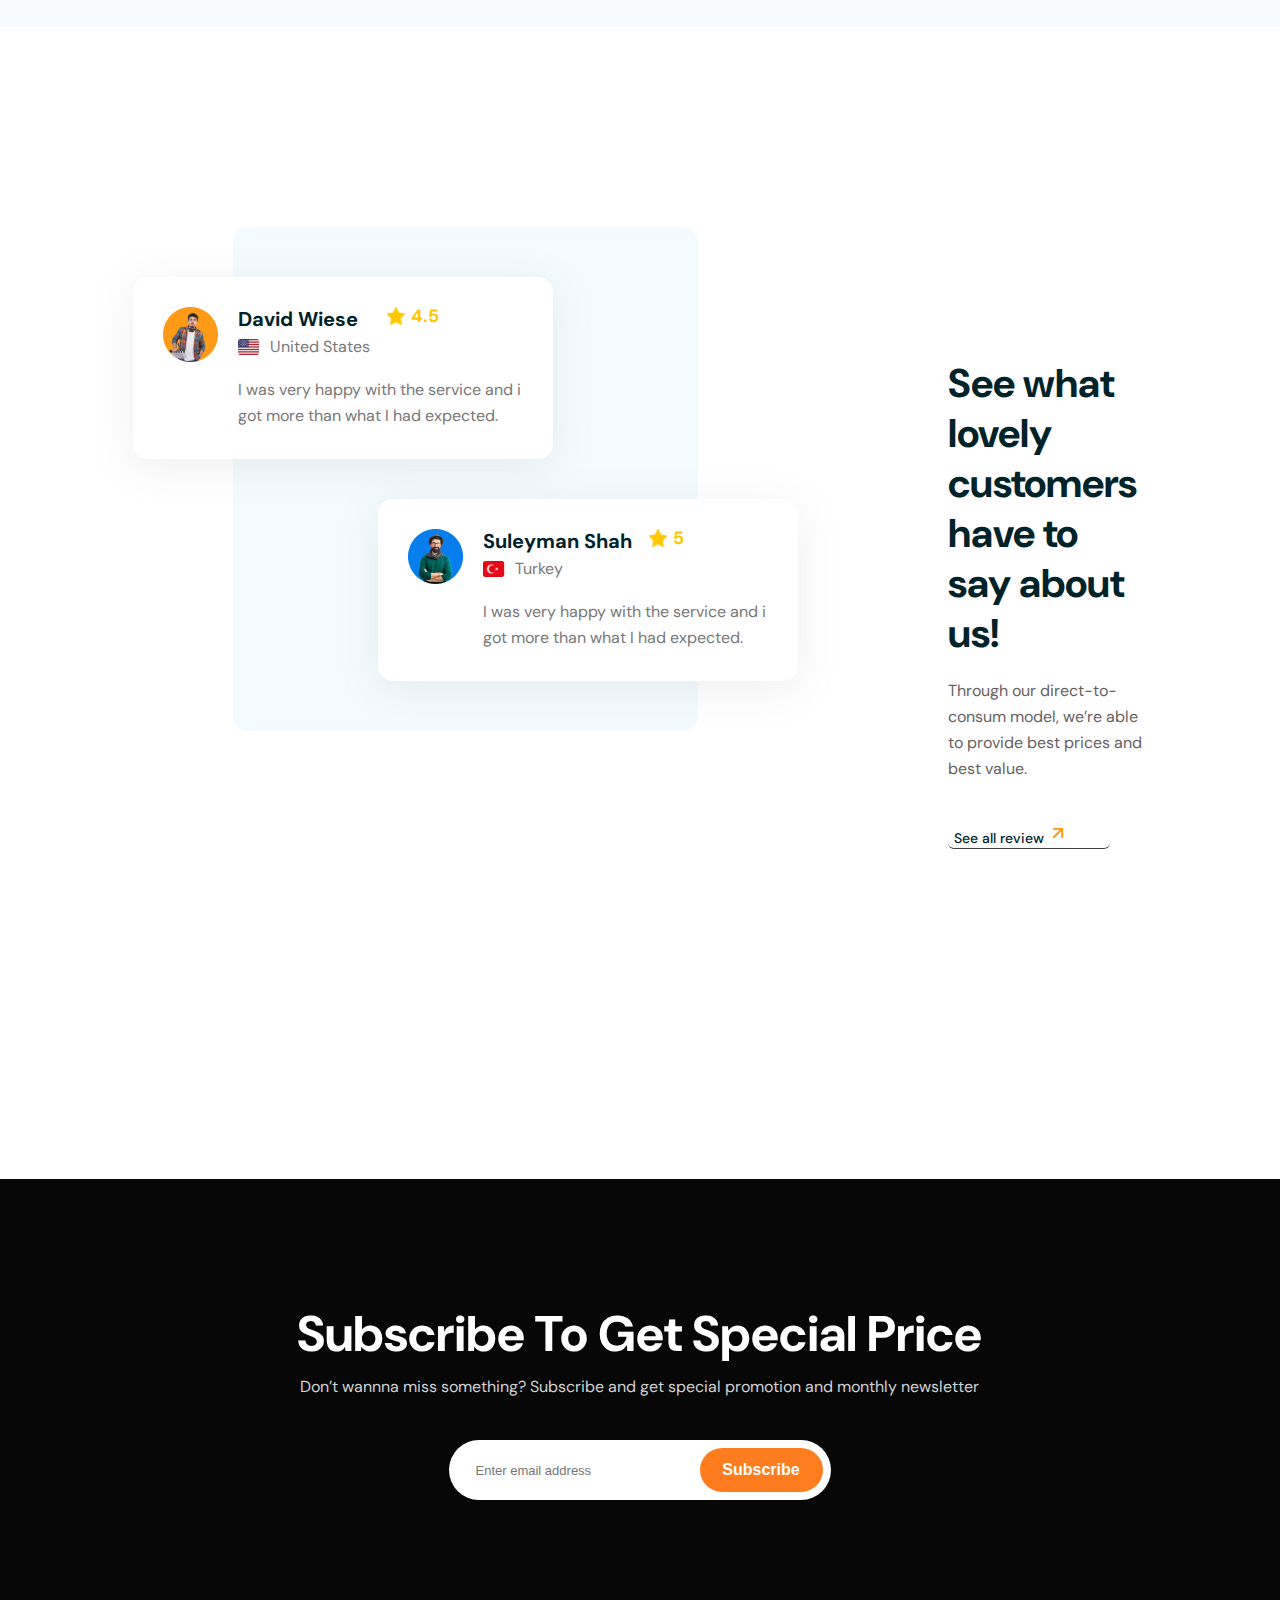
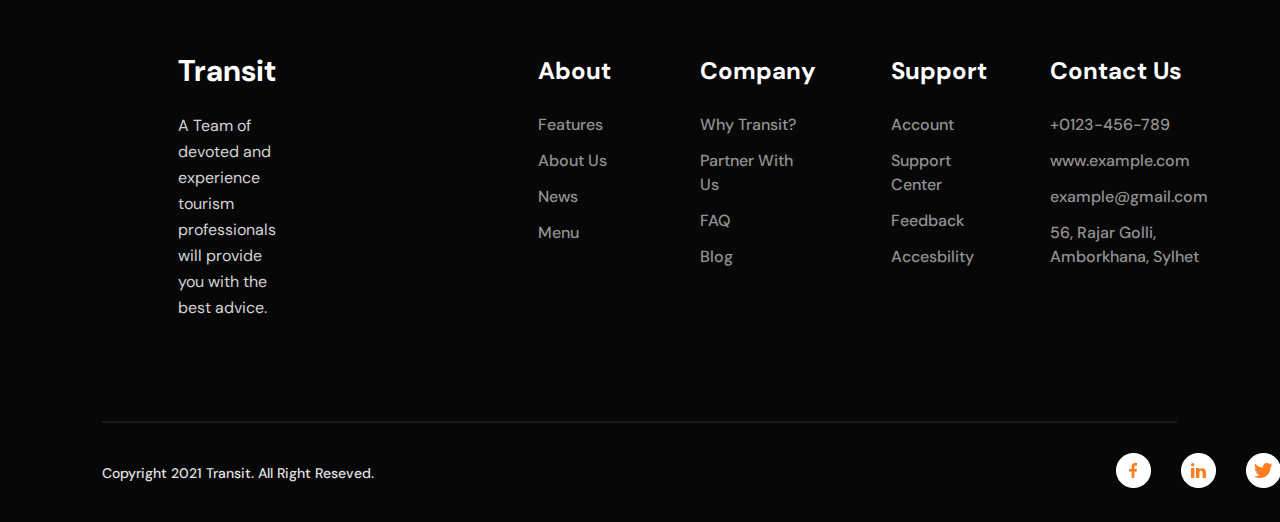
==== commit 92235b28: "fixed something" ====
--- a/index3.html
+++ b/index3.html
@@ -29,7 +29,7 @@
                     <a href="#" class="nav-link center">Service</a>
                     <a href="#" class="nav-link center">Destination</a>
                     <a href="#" class="nav-link center">Contact</a>
-                    <a href="#" class="nav-link rigth">Login</a>
+                    <a href="#" class="nav-link right">Login</a>
                 </nav>
                 <button class="register">Register</button>
             </div>
--- a/css/main3.css
+++ b/css/main3.css
@@ -32,6 +32,9 @@
   display: -webkit-box;
   display: -ms-flexbox;
   display: flex;
+  -webkit-box-align: center;
+      -ms-flex-align: center;
+          align-items: center;
 }
 
 .logo {
@@ -47,9 +50,11 @@
 
 .nav-link {
   font-size: 16px;
+  line-height: 16px;
   font-weight: 400;
   color: #757575;
   text-decoration: none;
+  padding-top: 10px;
   padding-bottom: 10px;
   border-bottom: 2px solid #ffffff00;
 }
@@ -58,13 +63,12 @@
   margin-right: 59px;
 }
 
-.nav-link.rigth {
+.nav-link.right {
   margin-left: 115px;
   margin-right: 40px;
 }
 
 .nav-link:hover {
-  padding-bottom: 10px;
   border-bottom: 2px solid #FF9A16;
   color: #FF9A16;
 }
@@ -113,16 +117,16 @@
 .hero .background-image {
   position: absolute;
   left: 827px;
-  width: 773px;
-  height: 756px;
+  max-width: 773px;
+  max-height: 756px;
   z-index: 0;
   opacity: 1;
 }
 
 .hero .gradient {
   position: absolute;
-  width: 827px;
-  height: 756px;
+  max-width: 827px;
+  max-height: 756px;
   right: 773px;
   z-index: 0;
   opacity: 0.5;
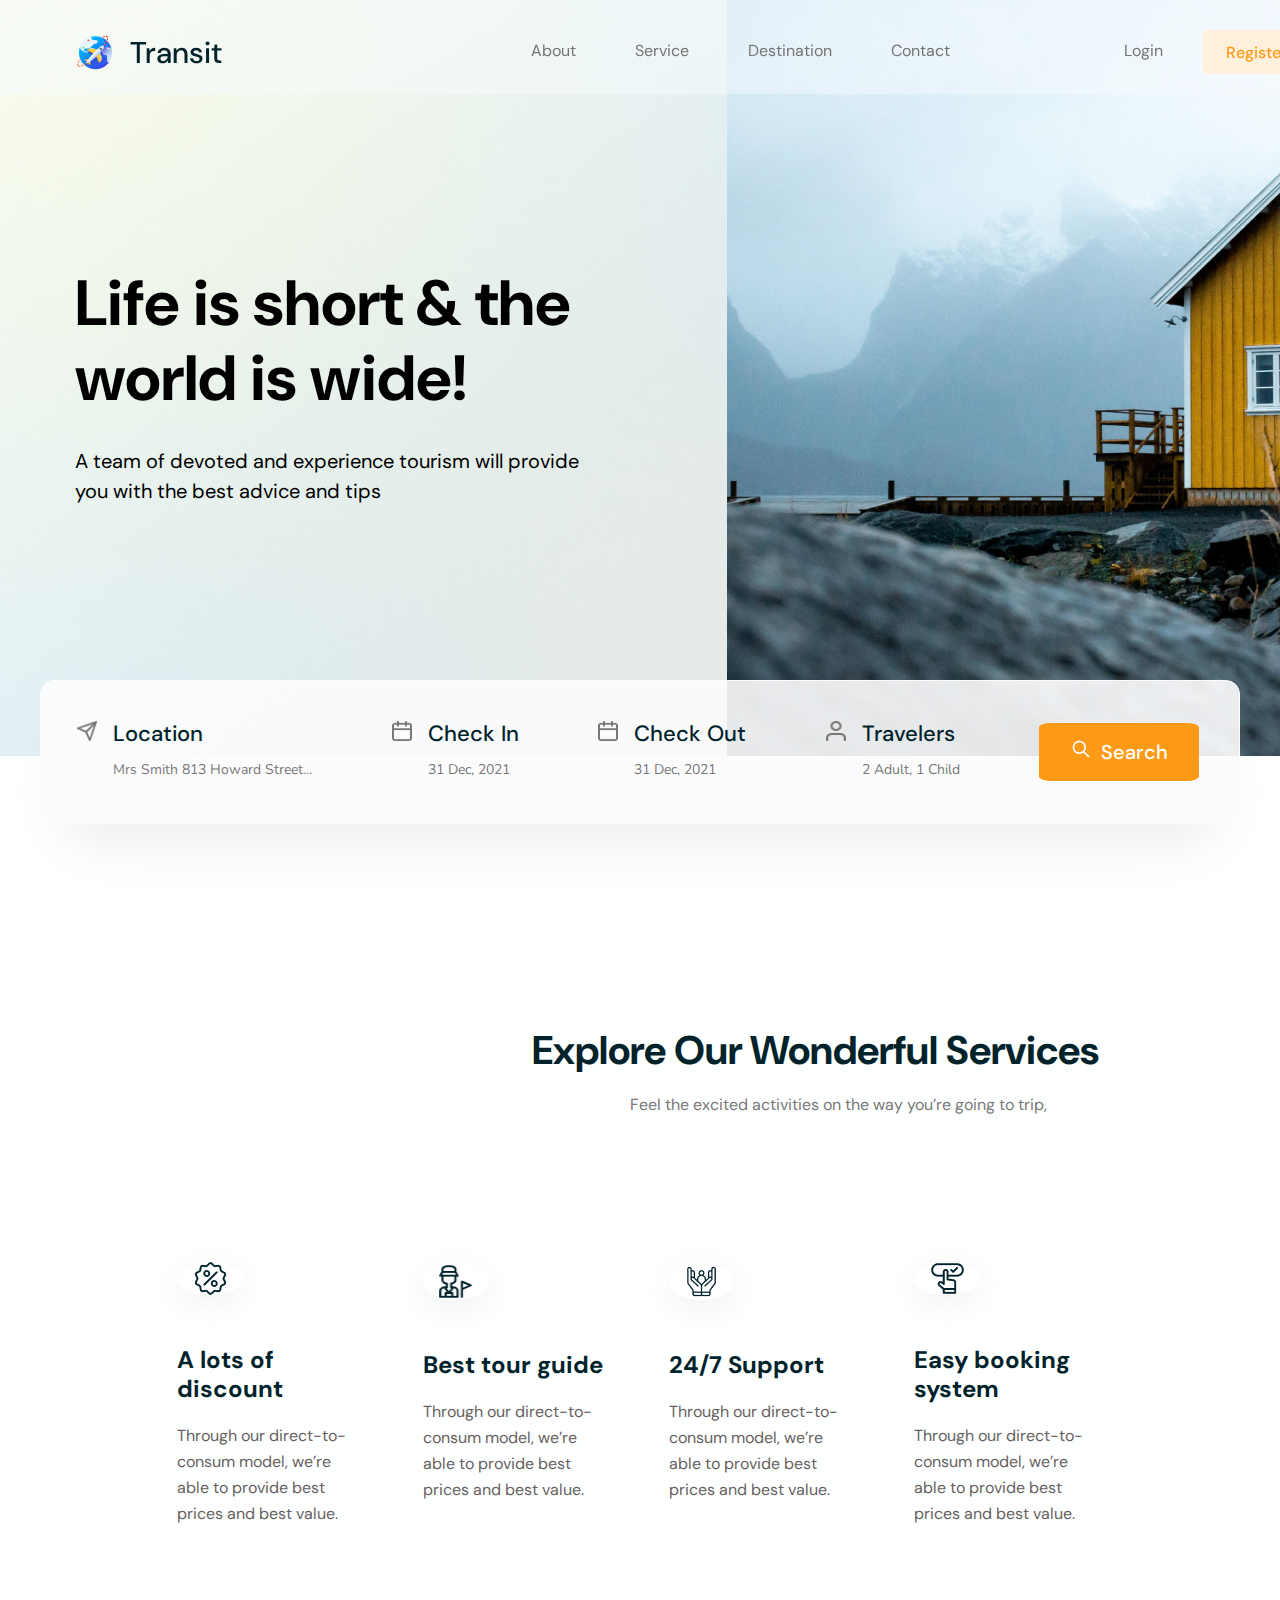
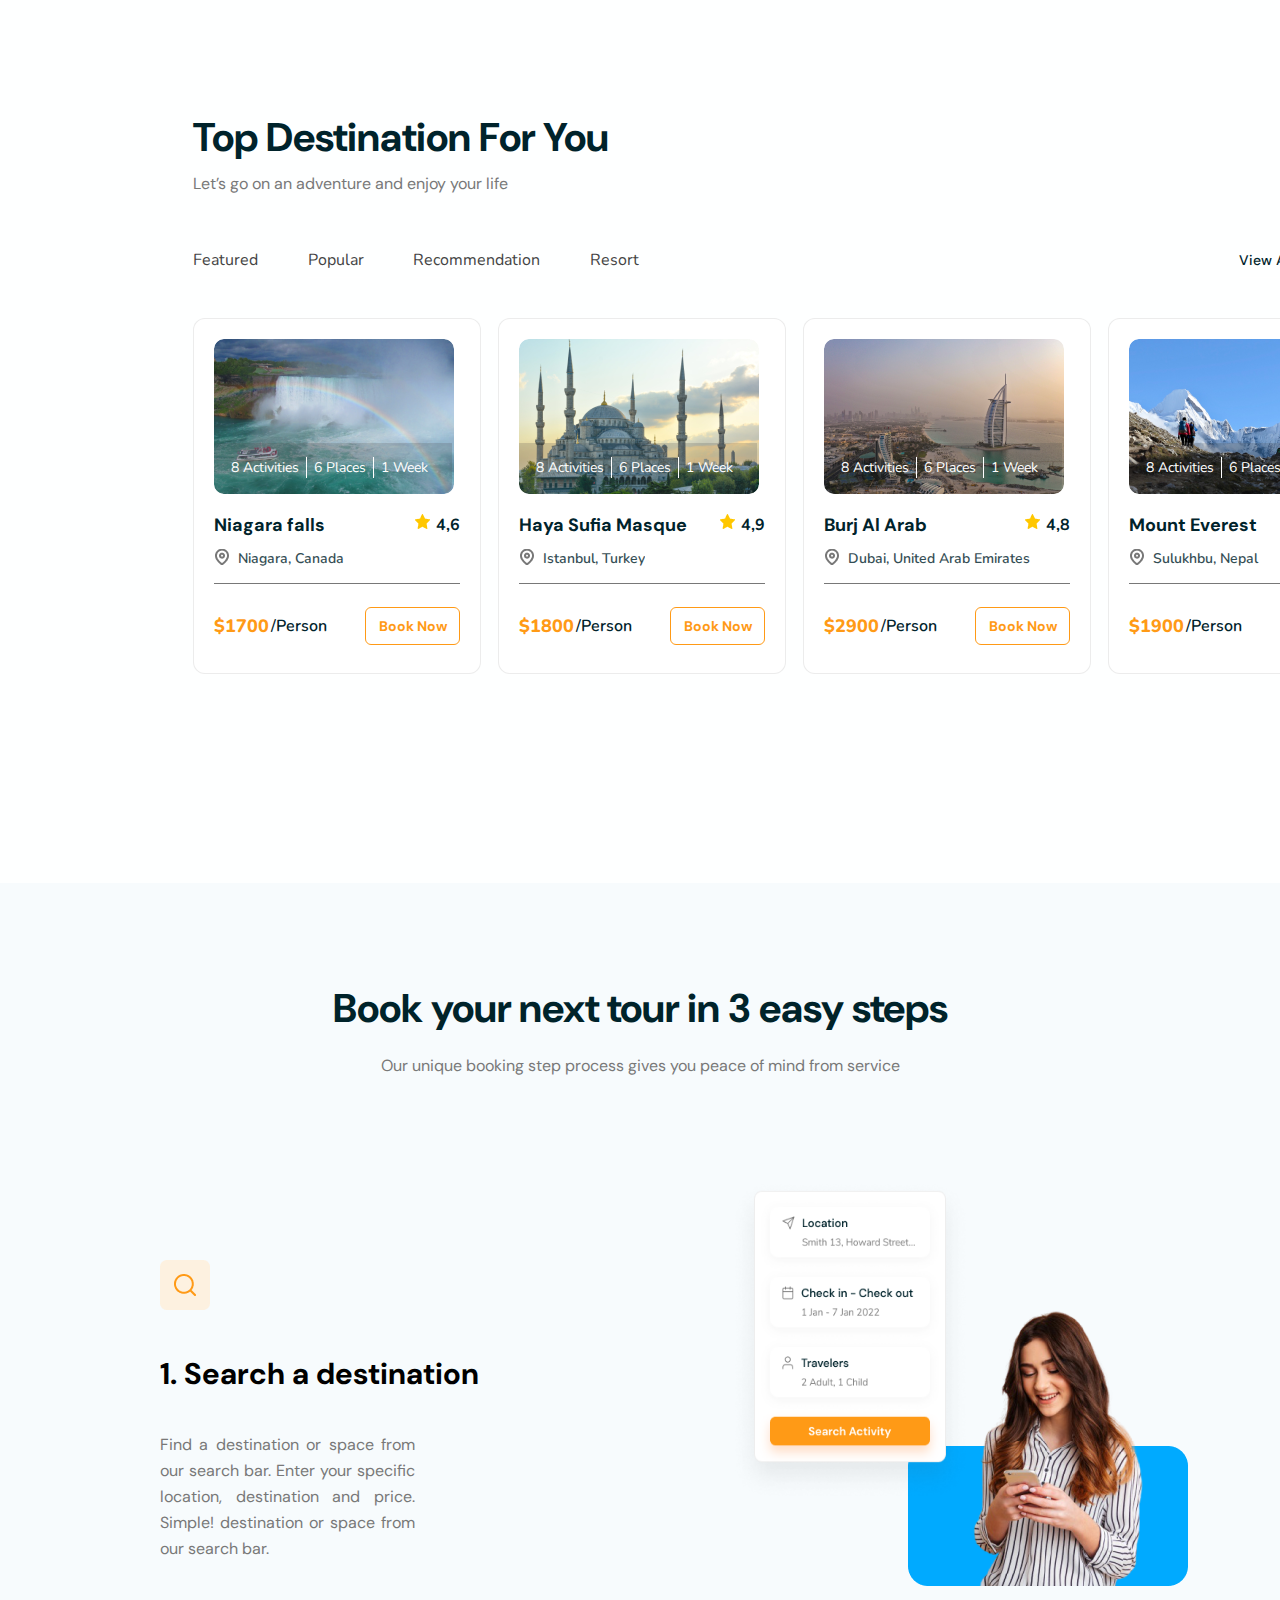
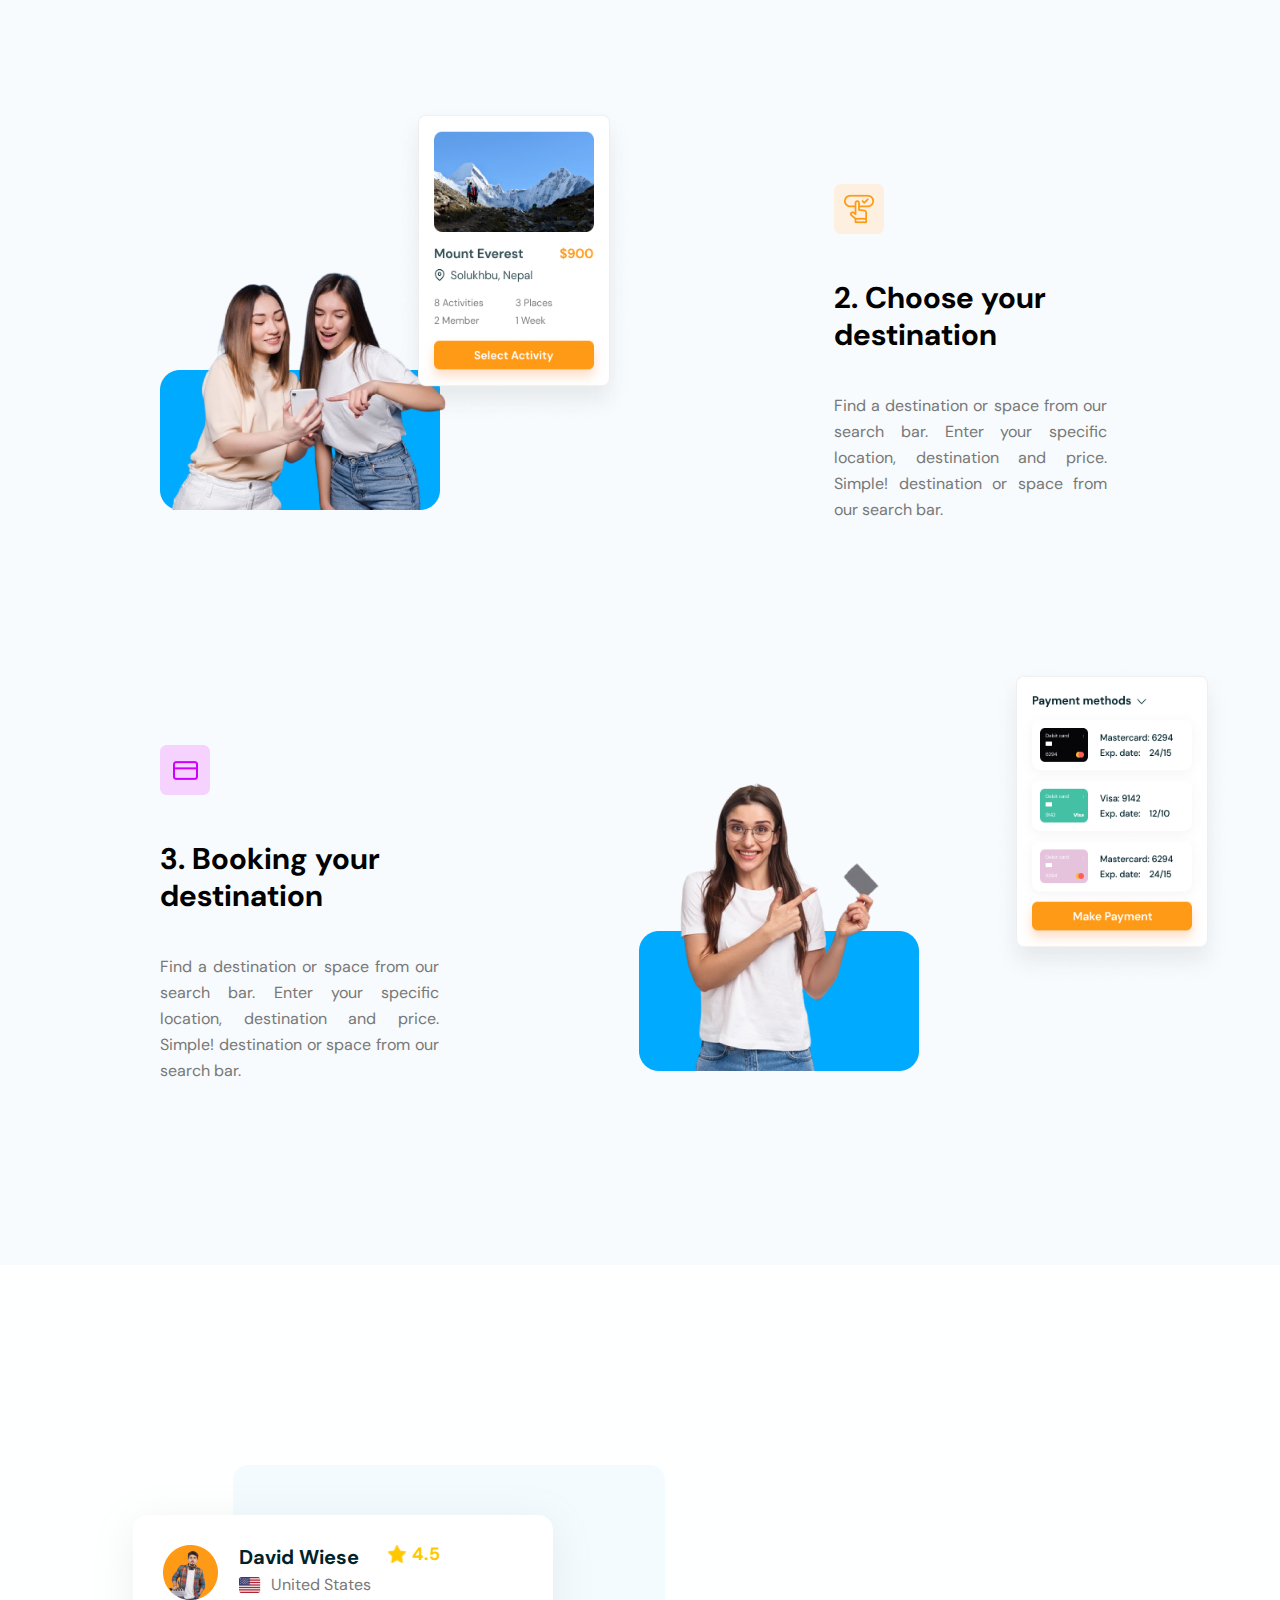
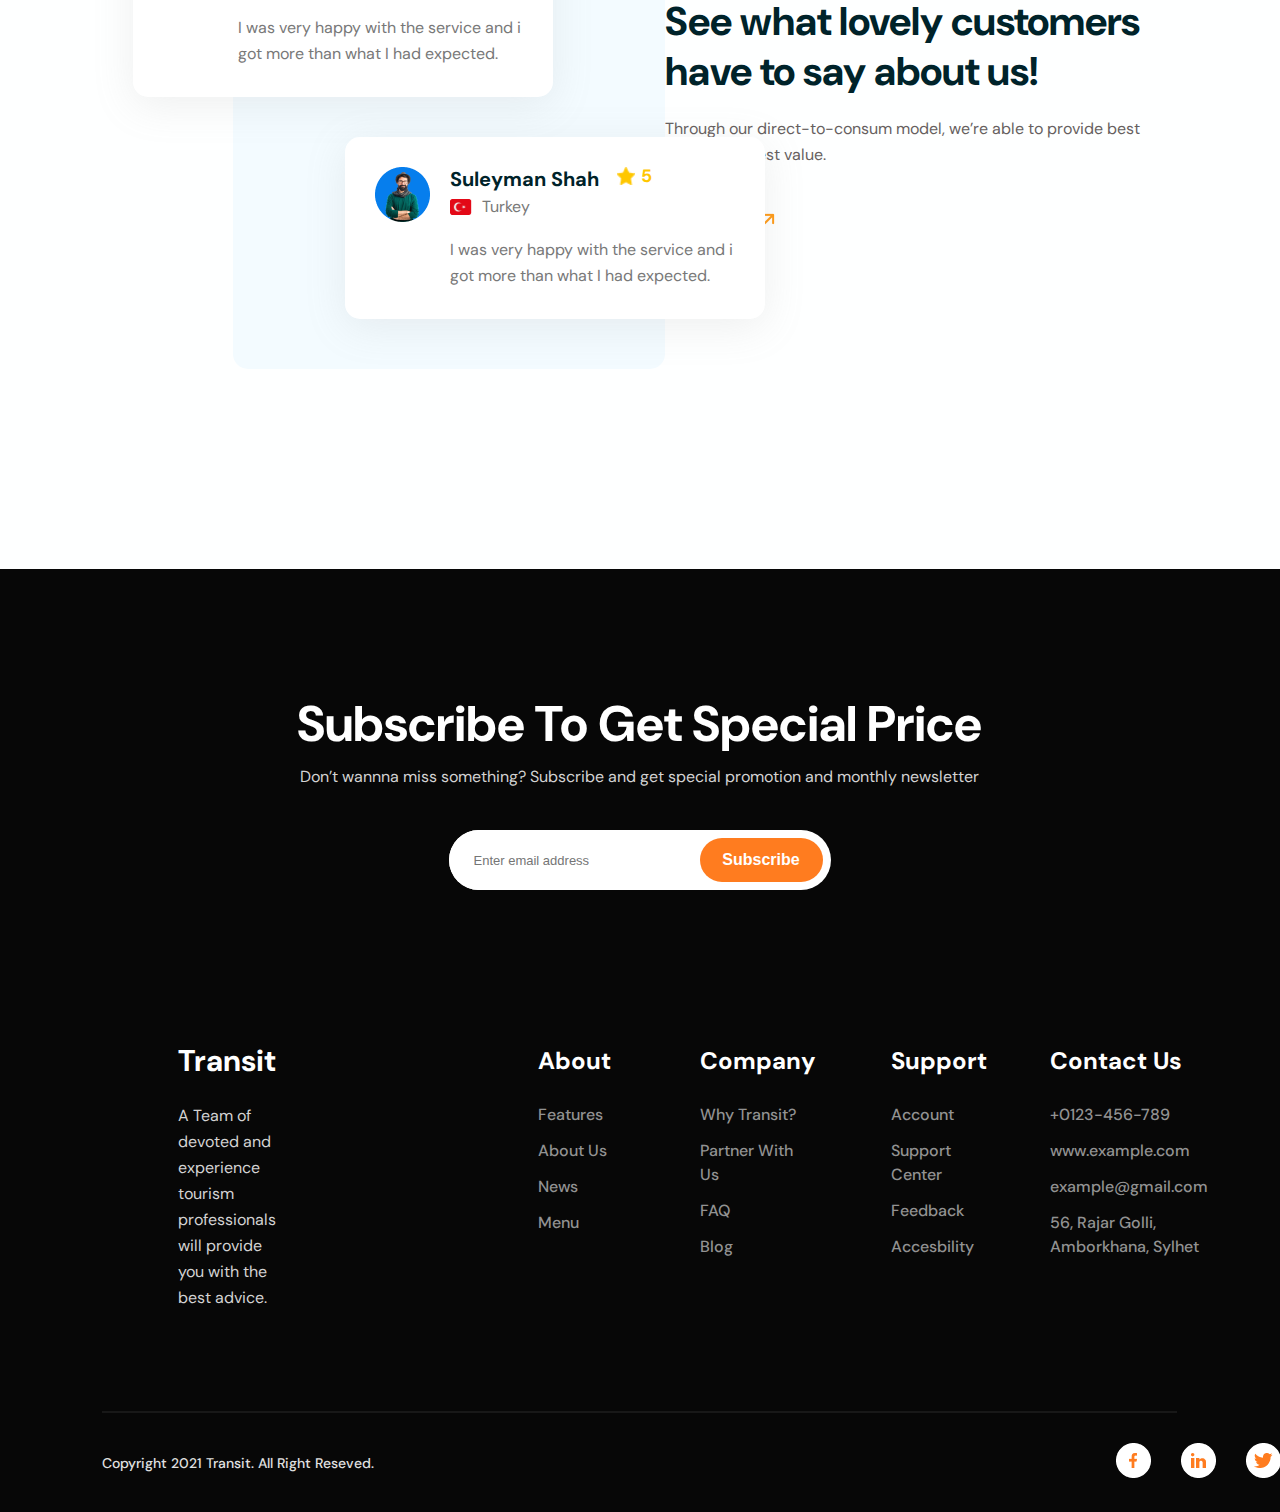
==== commit e6760f2e: "fixed" ====
--- a/index3.html
+++ b/index3.html
@@ -14,9 +14,6 @@
 <link rel="stylesheet" href="./css/main3.css">
 </head>
 <body>
-    <div class="hero">
-        <img class="background-image" src="./LandingImages/house1.png" alt="house">
-        <img class="gradient" src="./LandingImages/gradient color.png" alt=" ">
     <header>
         <div class="container flex-between">
             <div class="logo flex-container vertical-center">
@@ -35,6 +32,10 @@
             </div>
         </div>
     </header>
+    <div class="hero">
+        <!-- <img class="background-image" src="./LandingImages/house1.png" alt="house"> -->
+        <div class="hero-conteiner">
+            <img class="background-image" src="./LandingImages/house1.png" alt="house">
     <div class="text">
         <h1 class="caption">
             Life is short &  the world is wide!
@@ -92,6 +93,7 @@
             <img src="./LandingImages/Button1.png" alt="loupe">Search
         </button>
     </div>
+</div>
 </div>
 <div class="services">
     <div class="services-container">
@@ -144,10 +146,9 @@
         <a href="#">Recommendation</a>
         <a href="#">Resort</a>
     </div>
-    <button>
-        View All Destination
-        <img src="./LandingImages/arrow-up-right.png">
-    </button>
+    <a href="#" class="link-onward">
+        View All Destination <img src="./LandingImages/arrow-up-right.png">
+    </a>
 </div>
 
 <div class="places-price">
@@ -298,8 +299,8 @@
     </div>
     <div class="testimonial">
         <div class="testimonial-conteiner">
-        <div class="background"></div>
-        <div class="testimonial1">
+        <div class="background">
+        <div class="testimonial1 first">
             <div class="photo-name">
                <img class="photo" src="./LandingImages/david.png" alt="david"> 
                <div class="name-location">
@@ -341,12 +342,12 @@
                  I was very happy with the service and i got more than what I had expected.
              </div>
         </div>
+    </div>
         <div class="Text-Testimonial">
             <h2>See what lovely customers have to say about us!</h2>
             <p>Through our direct-to-consum model, we’re able to provide best prices and best value.</p>
-            <button>See all review
-                <img src="./LandingImages/arrow-up-right.png">
-            </button>
+            <a href="#" class="link-onward">See all review <img src="./LandingImages/arrow-up-right.png">
+            </a>
         </div>
     </div>
     </div>
--- a/css/main3.css
+++ b/css/main3.css
@@ -1,6 +1,6 @@
 .container {
   z-index: 1;
-  max-width: 1245px;
+  max-width: 1395px;
   font-family: 'DM Sans', sans-serif;
 }
 
@@ -11,9 +11,8 @@
   -webkit-box-pack: justify;
       -ms-flex-pack: justify;
           justify-content: space-between;
-  position: absolute;
-  top: 30px;
-  left: 177px;
+  padding: 30px 75px 20px 77px;
+  margin: 0 auto 0 auto;
 }
 
 .flex-container {
@@ -41,11 +40,11 @@
   font-size: 30px;
   font-weight: 500;
   color: #00232B;
-  margin-right: 309px;
+  padding-right: 309px;
 }
 
 .logo img {
-  margin-right: 18px;
+  padding-right: 18px;
 }
 
 .nav-link {
@@ -83,6 +82,7 @@
   background-color: #FFF0DB;
   border-radius: 6%;
   border: 0;
+  cursor: pointer;
 }
 
 .register:hover {
@@ -96,46 +96,54 @@
 }
 
 body {
+  background-color: #FEFFFF;
   margin: auto;
   font-family: 'DM Sans', sans-serif;
 }
 
+header {
+  position: fixed;
+  top: 0;
+  left: 0;
+  width: 100vw;
+  margin: 0;
+  z-index: 5;
+  background-color: #f7fbfd78;
+}
+
 .hero {
-  margin: 0 auto 0 auto;
-  padding: 0 178px 328px 177px;
-  max-width: 1600px;
+  margin: 0;
+  padding: 0;
   background-color: #FEFFFF;
   position: relative;
-}
-
-.hero header {
-  margin: 0;
+  background-image: url("../LandingImages/gradient color.png");
+  background-repeat: no-repeat;
+  background-size: cover;
+}
+
+.hero-conteiner {
+  margin: 0 auto 0 auto;
+  padding: 100px 0 0 0;
+  max-width: 1395px;
+  height: 756px;
+  position: relative;
+}
+
+.hero-conteiner .background-image {
+  position: absolute;
+  bottom: 0;
+  left: 727px;
+  height: 756px;
   z-index: 1;
-  opacity: 2;
-}
-
-.hero .background-image {
-  position: absolute;
-  left: 827px;
-  max-width: 773px;
-  max-height: 756px;
-  z-index: 0;
   opacity: 1;
-}
-
-.hero .gradient {
-  position: absolute;
-  max-width: 827px;
-  max-height: 756px;
-  right: 773px;
-  z-index: 0;
-  opacity: 0.5;
+  -o-object-fit: cover;
+     object-fit: cover;
 }
 
 .text {
-  margin: 0px 636px 0 0;
-  padding-top: 222px;
+  padding: 166px 41px 260px 75px;
   text-align: left;
+  width: 725px;
 }
 
 .caption {
@@ -154,13 +162,14 @@
 
 .search-bar {
   position: absolute;
-  z-index: 1;
+  z-index: 2;
   background-color: rgba(252, 252, 253, 0.9);
-  max-width: 1200px;
-  height: 136px;
-  left: 200px;
-  top: 688px;
-  border-color: 1px solid #FCFCFD;
+  width: 1200px;
+  bottom: -68px;
+  left: 50%;
+  -webkit-transform: translateX(-50%);
+          transform: translateX(-50%);
+  border: 1px solid #FCFCFD;
   border-radius: 14px;
   display: -webkit-box;
   display: -ms-flexbox;
@@ -168,13 +177,15 @@
   -webkit-box-align: center;
       -ms-flex-align: center;
           align-items: center;
+  -webkit-box-pack: justify;
+      -ms-flex-pack: justify;
+          justify-content: space-between;
+  padding: 40px 40px 40px 36px;
   -webkit-box-shadow: 0px 40px 64px -32px rgba(15, 15, 15, 0.1);
           box-shadow: 0px 40px 64px -32px rgba(15, 15, 15, 0.1);
 }
 
 .info-link {
-  margin-left: 36px;
-  margin-right: 30px;
   display: -webkit-box;
   display: -ms-flexbox;
   display: flex;
@@ -182,8 +193,8 @@
 
 .info-link img {
   height: 20px;
-  width: 20px;
-  margin-right: 16px;
+  width: 36px;
+  padding-right: 16px;
 }
 
 .info-section {
@@ -230,7 +241,7 @@
   line-height: 26px;
   text-align: center;
   color: #FFFFFF;
-  margin: 0px 10px;
+  cursor: pointer;
 }
 
 .search img {
@@ -251,9 +262,8 @@
 }
 
 .services-caption {
-  margin-top: 200px;
-  margin: 0 304px 98px 385px;
-  font-family: DM Sans;
+  font-family: DM Sans;
+  padding: 68px 0 98px 385px;
 }
 
 .services-caption h2 {
@@ -262,11 +272,11 @@
   font-size: 40px;
   line-height: 52px;
   color: #00232B;
-  margin-bottom: 10px;
+  margin: 0 0 10px 0;
 }
 
 .services-caption p {
-  margin-left: 128px;
+  padding: 0 0 0 98px;
   font-style: normal;
   font-weight: normal;
   font-size: 16px;
@@ -298,6 +308,7 @@
   height: 301px;
   max-width: 304px;
   padding: 30px;
+  cursor: pointer;
 }
 
 .advantage h5 {
@@ -354,6 +365,8 @@
 }
 
 .advantage:hover .icon {
+  -webkit-box-shadow: 0px 8px 30px rgba(255, 154, 22, 0.07);
+          box-shadow: 0px 8px 30px rgba(255, 154, 22, 0.07);
   background: #FF9A16;
 }
 
@@ -362,7 +375,7 @@
   padding: 178px 196px 209px 193px;
   font-family: DM Sans;
   font-style: normal;
-  max-width: 1600px;
+  width: 1592px;
 }
 
 .destination-container h2 {
@@ -386,22 +399,16 @@
   display: -webkit-box;
   display: -ms-flexbox;
   display: flex;
-  margin-top: 55px;
+  padding-top: 55px;
   -webkit-box-pack: justify;
       -ms-flex-pack: justify;
           justify-content: space-between;
 }
 
-.links button {
-  margin: 0;
-  padding: 0;
-  margin-left: 603px;
-  width: 162px;
-  height: 27px;
-  background: #FFFFFF;
-  border-radius: 6px;
-  border: 0;
-  border-bottom: 1px solid #444444;
+.link-onward {
+  text-decoration: none;
+  padding-bottom: 6px;
+  border-bottom: 1px solid white;
   font-family: DM Sans;
   font-style: normal;
   font-weight: 500;
@@ -411,9 +418,15 @@
   color: #00232B;
 }
 
-.links button img {
+.link-onward img {
+  vertical-align: bottom;
   width: 20px;
   height: 20px;
+}
+
+.link-onward:hover {
+  border-bottom: 1px solid #444444;
+  font-weight: bold;
 }
 
 .destination-link {
@@ -442,33 +455,27 @@
 .destination-link a:hover {
   border-bottom: 1px solid #FF9A16;
   color: #FF9A16;
-}
-
-.links button:hover {
-  border: 1px solid rgba(68, 68, 68, 0.2);
-  -webkit-box-sizing: border-box;
-          box-sizing: border-box;
-  -webkit-box-shadow: 0px 8px 30px rgba(68, 68, 68, 0.05);
-          box-shadow: 0px 8px 30px rgba(68, 68, 68, 0.05);
-  border-radius: 6px;
+  font-weight: bold;
+}
+
+.destination-link a:active {
+  border-bottom: 1px solid #FF9A16;
+  color: #FF9A16;
+  font-weight: bold;
 }
 
 .places-price {
   display: -webkit-box;
   display: -ms-flexbox;
   display: flex;
-  margin-right: 212px;
   margin-top: 40px;
-  width: 1210px;
-  height: 339px;
   -webkit-box-pack: justify;
       -ms-flex-pack: justify;
           justify-content: space-between;
 }
 
 .place {
-  width: 280px;
-  height: 339px;
+  padding: 20px;
   display: -webkit-box;
   display: -ms-flexbox;
   display: flex;
@@ -479,17 +486,18 @@
   background: #FFFFFF;
   border: 1px solid rgba(68, 68, 68, 0.1);
   border-radius: 12px;
+  cursor: pointer;
 }
 
 .photo {
-  margin: 20px;
-  width: 244px;
+  padding-bottom: 20px;
+  width: 240px;
   height: 155px;
   position: relative;
 }
 
 .photo img {
-  width: 244px;
+  width: 240px;
   height: 155px;
   border-radius: 10px;
   z-index: 0;
@@ -499,7 +507,7 @@
   position: absolute;
   top: 104px;
   height: 51px;
-  width: 244px;
+  width: 238px;
   background-color: #444444;
   opacity: 0.2;
   border-radius: 0px 0px 10px 10px;
@@ -511,10 +519,9 @@
   display: -webkit-box;
   display: -ms-flexbox;
   display: flex;
-  top: 120px;
-  margin-bottom: 16px;
-  margin-left: 17px;
-  margin-right: 18px;
+  bottom: 16px;
+  padding-left: 17px;
+  padding-right: 18px;
   font-family: Nunito;
   font-style: normal;
   font-weight: 600;
@@ -551,11 +558,11 @@
   -webkit-box-pack: justify;
       -ms-flex-pack: justify;
           justify-content: space-between;
+  padding-top: 20px;
 }
 
 .place-name-reiting h6 {
   margin: 0;
-  margin-left: 20px;
   font-family: DM Sans;
   font-style: normal;
   font-weight: bold;
@@ -568,7 +575,7 @@
   display: -webkit-box;
   display: -ms-flexbox;
   display: flex;
-  margin-right: 20px;
+  padding-left: 12px;
 }
 
 .place-name-reiting .star img {
@@ -590,10 +597,8 @@
   display: -webkit-box;
   display: -ms-flexbox;
   display: flex;
-  margin-top: 12px;
-  margin-left: 20px;
-  margin-right: 20px;
-  padding-bottom: 15px;
+  padding: 12px 0 15px 0;
+  margin: 0;
   border-bottom: 1px solid #787878;
 }
 
@@ -617,9 +622,7 @@
   display: -webkit-box;
   display: -ms-flexbox;
   display: flex;
-  margin-left: 20px;
-  margin-right: 20px;
-  margin-top: 23px;
+  padding: 23px 0 8px 0;
   -webkit-box-align: center;
       -ms-flex-align: center;
           align-items: center;
@@ -665,7 +668,7 @@
   border-radius: 12px;
 }
 
-.place:hover .price-book button {
+.price-book button:hover {
   background: #FF9A16;
   color: #FFFFFF;
 }
@@ -865,14 +868,19 @@
 
 .testimonial-conteiner {
   margin: 0 auto 0 auto;
-  padding: 200px 133px 330px 133px;
+  padding: 200px 133px 200px 133px;
+  display: -webkit-box;
+  display: -ms-flexbox;
+  display: flex;
+  -webkit-box-pack: justify;
+      -ms-flex-pack: justify;
+          justify-content: space-between;
   max-width: 1600px;
+}
+
+.testimonial-conteiner .background {
   position: relative;
-}
-
-.testimonial-conteiner .background {
-  position: absolute;
-  left: 233px;
+  margin-left: 100px;
   height: 504px;
   width: 465px;
   background-color: #F3FBFF;
@@ -882,8 +890,6 @@
 
 .testimonial1 {
   position: absolute;
-  top: 250px;
-  left: 133px;
   width: 420px;
   height: 182px;
   z-index: 1;
@@ -893,6 +899,15 @@
           box-shadow: 0px 8px 40px rgba(148, 148, 148, 0.15);
 }
 
+.testimonial1.first {
+  top: 50px;
+  left: -100px;
+}
+
+.testimonial1 .name-location {
+  padding-left: 20px;
+}
+
 .testimonial1 .photo-name {
   display: -webkit-box;
   display: -ms-flexbox;
@@ -901,13 +916,16 @@
   font-family: DM Sans;
   font-style: normal;
   font-weight: bold;
+  -webkit-box-pack: justify;
+      -ms-flex-pack: justify;
+          justify-content: space-between;
 }
 
 .testimonial1 .photo-name .photo {
   margin: 0;
   width: 55px;
   height: 55px;
-  margin-right: 20px;
+  padding: 0;
 }
 
 .testimonial1 .photo-name .name {
@@ -927,7 +945,7 @@
   font-weight: normal;
   font-size: 16px;
   color: #787878;
-  margin-top: 5px;
+  padding-top: 5px;
 }
 
 .testimonial1 .location .flag {
@@ -959,8 +977,8 @@
 }
 
 .testimonial1.second {
-  top: 472px;
-  left: 378px;
+  bottom: 50px;
+  right: -100px;
 }
 
 .testimonial-text {
@@ -974,13 +992,14 @@
 }
 
 .Text-Testimonial {
-  margin: 131px 0 0 815px;
+  padding: 131px 0 0 0;
+  width: 519px;
   font-family: DM Sans;
   font-style: normal;
 }
 
 .Text-Testimonial h2 {
-  margin: 131px 0 20px 0;
+  margin: 0 0 20px 0;
   font-weight: bold;
   font-size: 40px;
   line-height: 50px;
@@ -995,29 +1014,7 @@
   color: #675F5F;
 }
 
-.Text-Testimonial button {
-  margin: 0 392px 30 0;
-  width: 162px;
-  height: 27px;
-  background: #FFFFFF;
-  border-radius: 6px;
-  border: 0;
-  border-bottom: 1px solid #444444;
-  font-family: DM Sans;
-  font-style: normal;
-  font-weight: 500;
-  font-size: 14px;
-  line-height: 26px;
-  text-align: left;
-  color: #00232B;
-}
-
-.Text-Testimonial button img {
-  width: 20px;
-  height: 20px;
-}
-
-.Text-Testimonial button:hover {
+.link-onward:hover {
   color: #FF9A16;
   border-bottom: 1px solid #FF9A16;
 }
@@ -1054,8 +1051,7 @@
 }
 
 .email {
-  margin: auto;
-  margin-top: 40px;
+  margin: 40px auto 0 auto;
   width: 382px;
   height: 60px;
   background: #FFFFFF;
@@ -1073,9 +1069,11 @@
 
 .email input {
   border: none;
-  margin: 17px 5px 17px 25px;
+  border-radius: 30px;
+  padding: 17px 5px 17px 25px;
   font-size: 13px;
   color: #787878;
+  outline-width: 0;
 }
 
 .email button {
@@ -1089,6 +1087,7 @@
   font-weight: bold;
   font-size: 16px;
   color: #FFFFFF;
+  cursor: pointer;
 }
 
 .general-information {
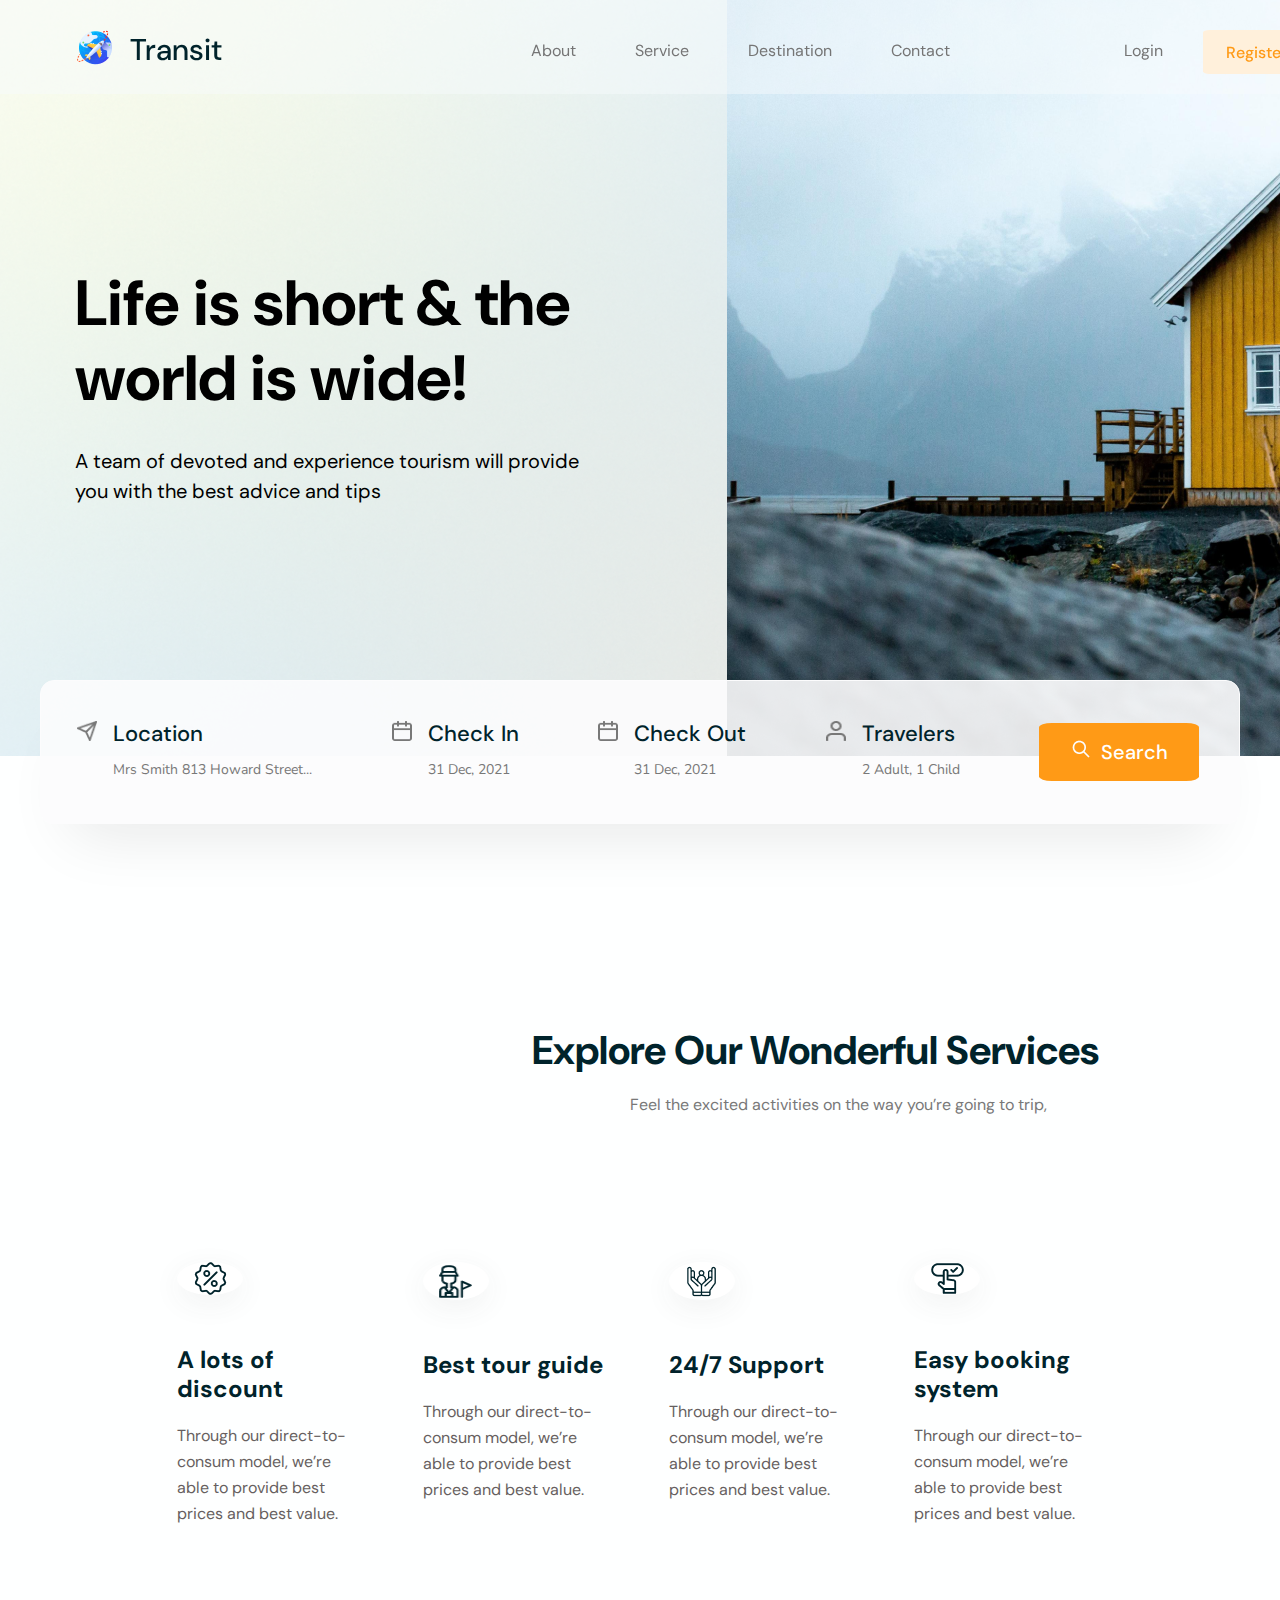
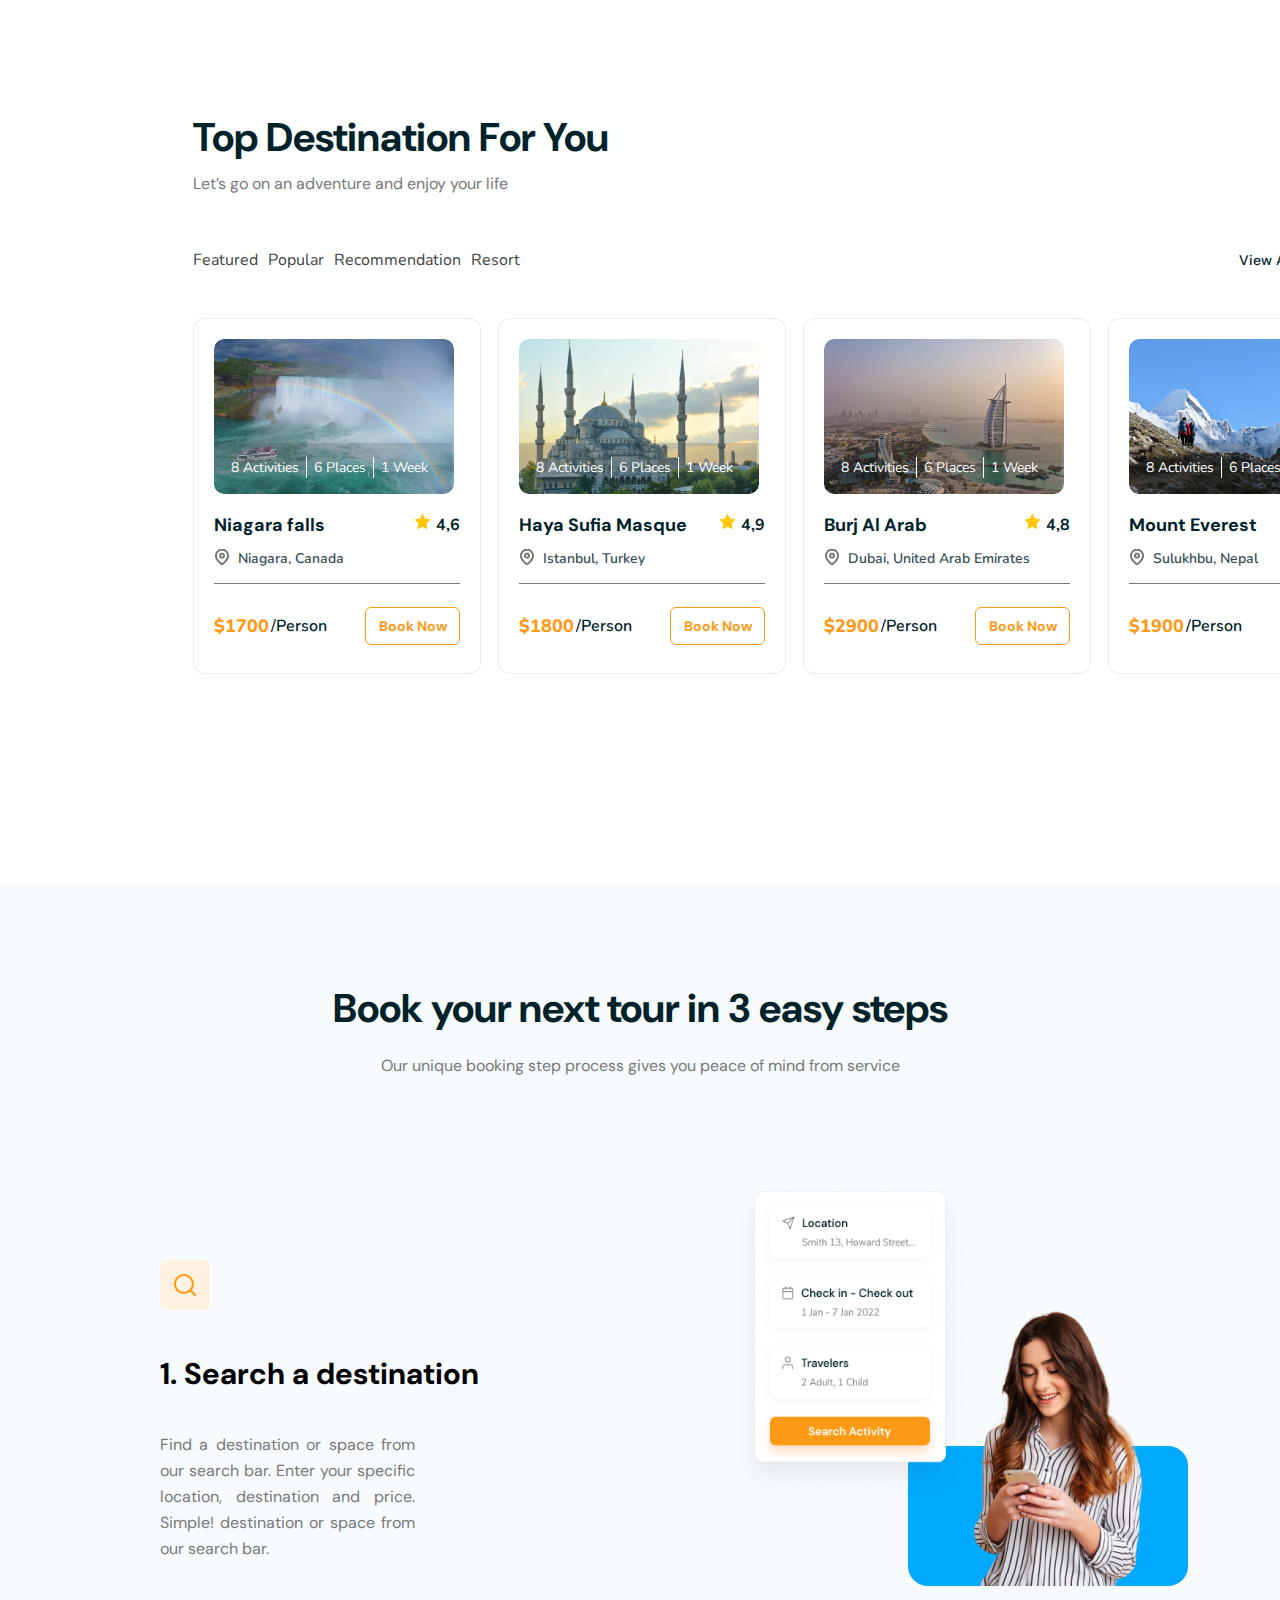
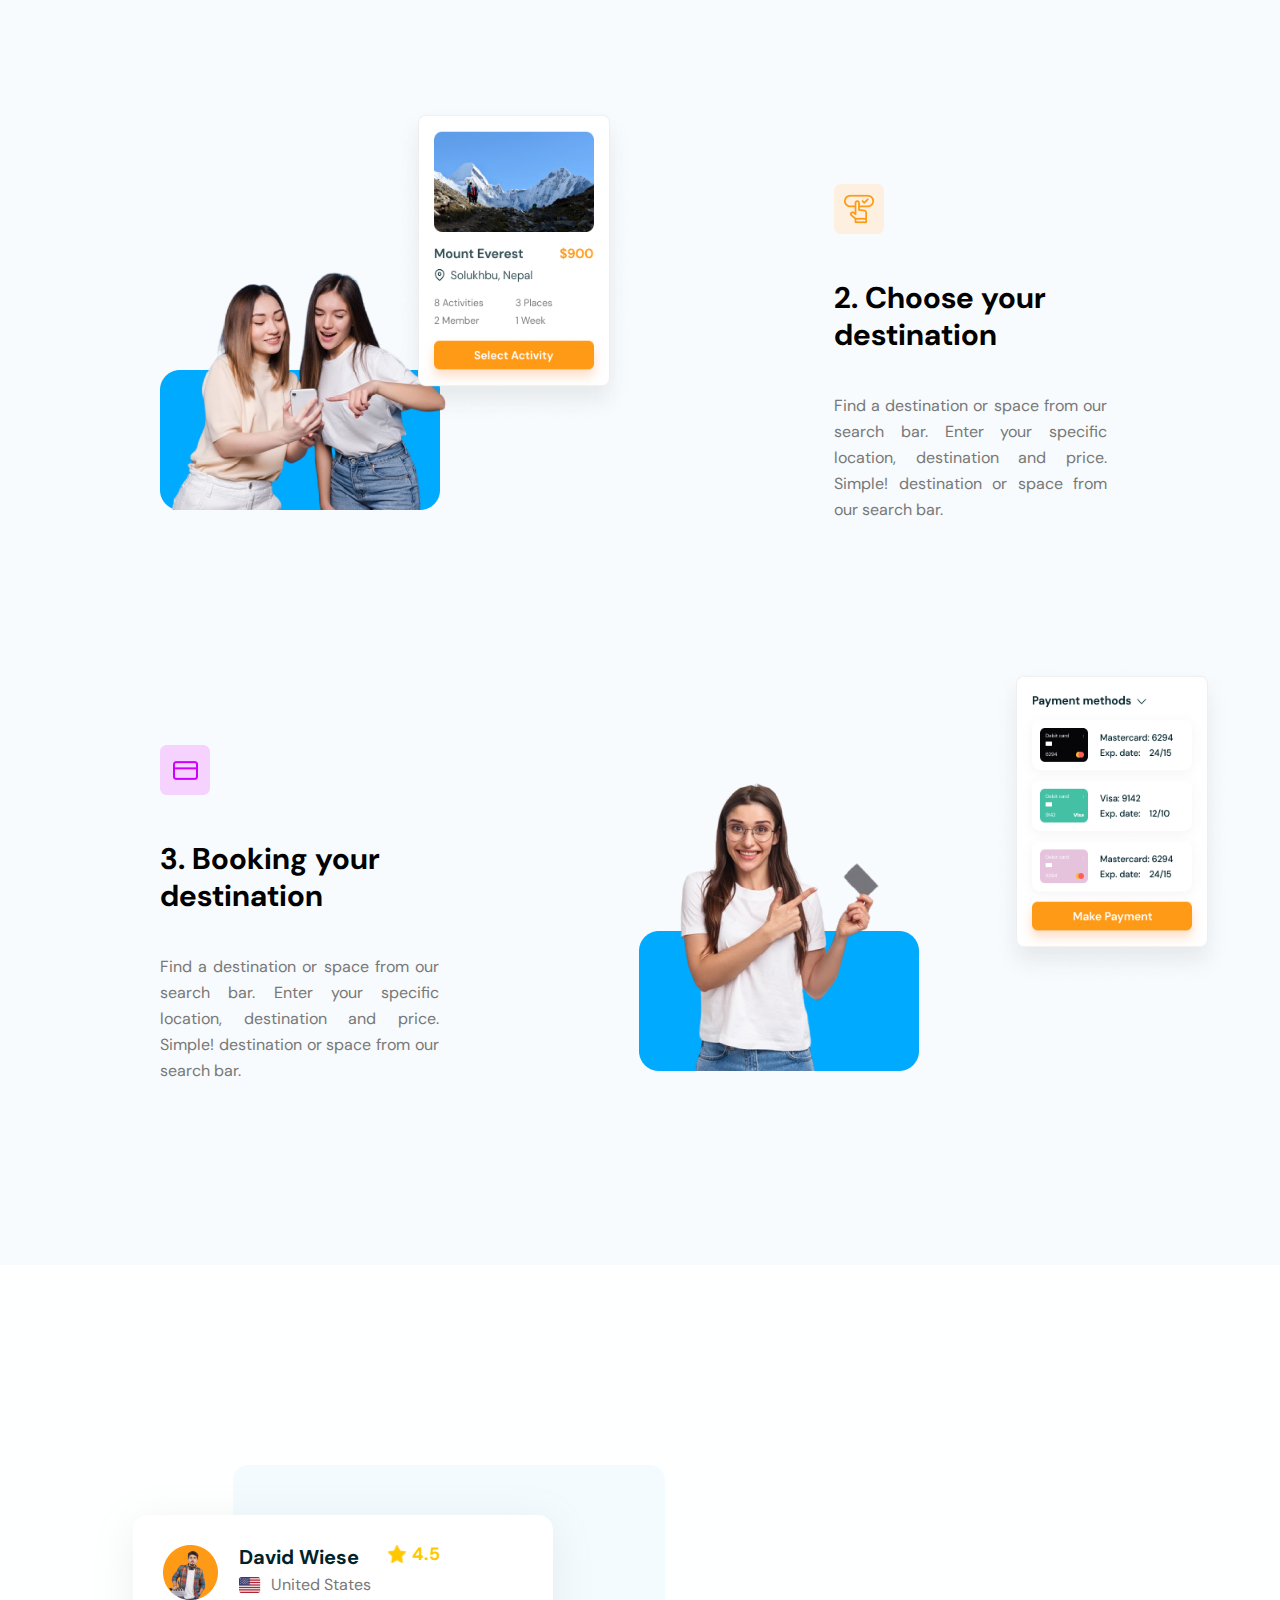
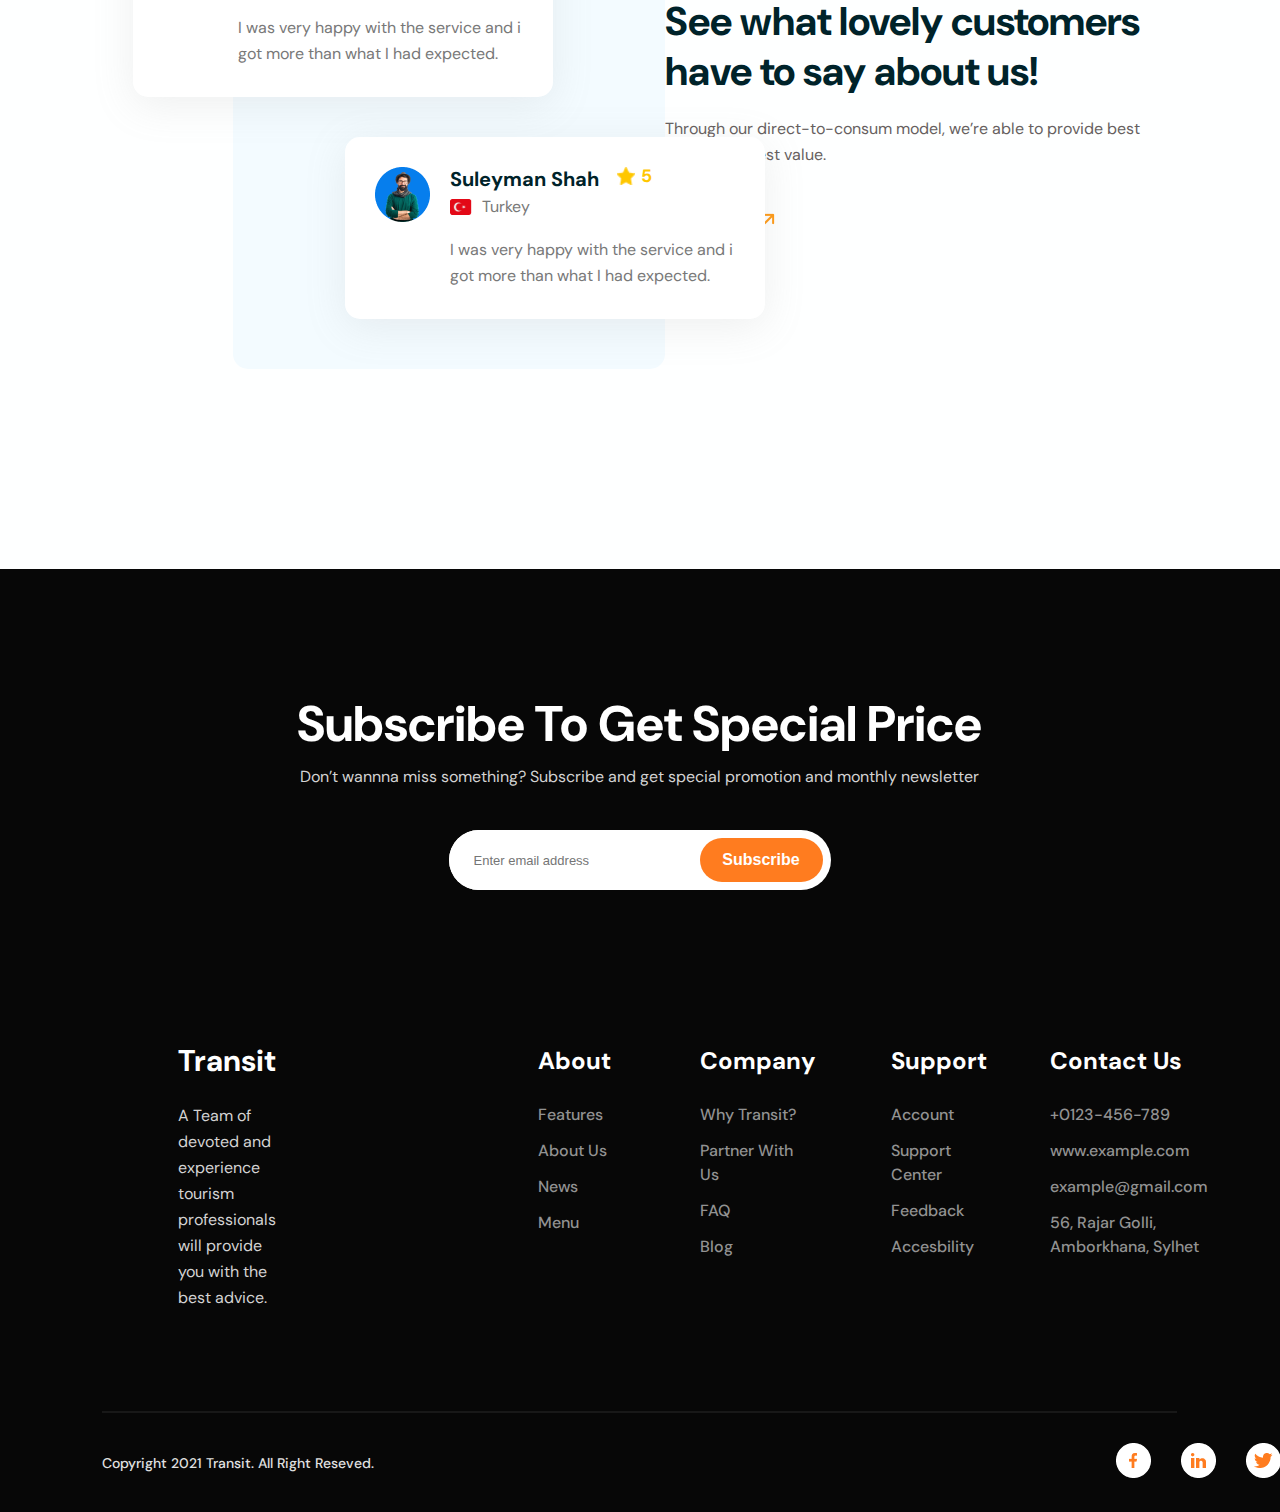
==== commit 8c467085: "adaptive layout is almost done" ====
--- a/index3.html
+++ b/index3.html
@@ -16,7 +16,8 @@
 <body>
     <header>
         <div class="container flex-between">
-            <div class="logo flex-container vertical-center">
+            <!-- <div class="logo flex-container vertical-center"> -->
+                <div class="logo">
                 <img src="./LandingImages/airplane 1.png" alt="Самолетик">
                 Transit
             </div>
@@ -35,7 +36,7 @@
     <div class="hero">
         <!-- <img class="background-image" src="./LandingImages/house1.png" alt="house"> -->
         <div class="hero-conteiner">
-            <img class="background-image" src="./LandingImages/house1.png" alt="house">
+            <img class="background-image only-dekstop" src="./LandingImages/house1.png" alt="house">
     <div class="text">
         <h1 class="caption">
             Life is short &  the world is wide!
@@ -101,7 +102,7 @@
     <h2>Explore Our Wonderful Services</h2>
     <p>Feel the excited activities on the way you’re going to trip,</p>
 </div>
-<div class="services-advantage">
+<div class="services-advantage only-dekstop">
     <div class="advantage">
         <div class="icon">
            <img src="./LandingImages/discount 1.png" alt="procent"> 
@@ -132,6 +133,54 @@
         <h5>Easy booking system</h5>
         <p>Through our direct-to-consum model, we’re able to provide best prices and best value.</p>
     </div>
+</div>
+<div class="services-advantage only-mobile">
+    <div class="carousel-wrapper">
+        <button class="carousel-arrow left">
+            <img src="./LandingImages/arrow-left.png" alt="Carousel-button">
+        </button>
+        <button class="carousel-arrow right">
+            <img src="./LandingImages/arrow-left.png" alt="Carousel-button">
+        </button>
+        <div class="carousel-frame">
+    <div class="advantage">
+        <div class="icon">
+           <img src="./LandingImages/discount 1.png" alt="procent"> 
+        </div>
+        <h5>A lots of discount</h5>
+        <p>Through our direct-to-consum model, we’re able to provide best prices and best value.</p>
+    </div>
+    <div class="advantage">
+        <div class="icon">
+           <img src="./LandingImages/Group.png" alt="Man"> 
+        </div>
+        <h5>Best tour guide</h5>
+        <p>Through our direct-to-consum
+            model, we’re able to provide
+            best prices and best value.</p>
+    </div>
+    <div class="advantage">
+        <div class="icon">
+           <img src="./LandingImages/care 1.png" alt="hands"> 
+        </div>
+        <h5>24/7 Support</h5>
+        <p>Through our direct-to-consum model, we’re able to provide best prices and best value.</p>
+    </div>
+    <div class="advantage last">
+        <div class="icon">
+           <img src="./LandingImages/booking 1.png" alt="finger">
+        </div>
+        <h5>Easy booking system</h5>
+        <p>Through our direct-to-consum model, we’re able to provide best prices and best value.</p>
+    </div>
+</div>
+<div class="carousel-switcher">
+    <button class="carousel-switch active"></button>
+    <button class="carousel-switch "></button>
+    <button class="carousel-switch"></button>
+    <button class="carousel-switch"></button>
+</div>
+</div>
 </div>
 </div>
 </div>
@@ -146,12 +195,12 @@
         <a href="#">Recommendation</a>
         <a href="#">Resort</a>
     </div>
-    <a href="#" class="link-onward">
+    <a href="#" class="link-onward only-dekstop">
         View All Destination <img src="./LandingImages/arrow-up-right.png">
     </a>
 </div>
 
-<div class="places-price">
+<div class="places-price only-dekstop">
     <div class="place">
         <div class="photo">
             <img src="./LandingImages/Niagara.png" alt="Niagara">
@@ -261,6 +310,129 @@
     </div>
 </div>
 </div>
+<div class="places-price only-mobile">
+    <div class="carousel-wrapper">
+        <button class="carousel-arrow left">
+            <img src="./LandingImages/arrow-left.png" alt="Carousel-button">
+        </button>
+        <button class="carousel-arrow right">
+            <img src="./LandingImages/arrow-left.png" alt="Carousel-button">
+        </button>
+        <div class="carousel-frame">
+    <div class="place">
+        <div class="photo">
+            <img src="./LandingImages/Niagara.png" alt="Niagara">
+            <div class="infos-shadow"></div>
+            <div class="infos-words">
+                <p id="infos-first">8 Activities</p>
+                <p id="infos-middle">6 Places</p>
+                <p id="infos-last">1 Week</p>
+            </div>
+        </div>
+        <div class="place-name-reiting">
+            <h6>Niagara falls</h6>
+            <div class="star">
+                <img src="./LandingImages/star.png" alt="star">
+                <p>4,6</p>
+            </div>
+        </div>
+        <div class="geo-location">
+            <img src="./LandingImages/map-pin.png" alt="pin">
+            <p>Niagara, Canada</p>
+        </div>
+        <div class="price-book">
+            <p class="price">$1700 </p>
+            <p> /Person</p>
+            <button>Book Now</button>
+        </div>
+    </div>
+    <div class="place">
+        <div class="photo">
+            <img src="./LandingImages/Sofia.png" alt="Sofia">
+            <div class="infos-shadow"></div>
+            <div class="infos-words">
+                <p id="infos-first">8 Activities</p>
+                <p id="infos-middle">6 Places</p>
+                <p id="infos-last">1 Week</p>
+            </div>
+        </div>
+        <div class="place-name-reiting">
+            <h6>Haya Sufia Masque</h6>
+            <div class="star">
+                <img src="./LandingImages/star.png" alt="star">
+                <p>4,9</p>
+            </div>
+        </div>
+        <div class="geo-location">
+            <img src="./LandingImages/map-pin.png" alt="pin">
+            <p>Istanbul, Turkey</p>
+        </div>
+        <div class="price-book">
+            <p class="price">$1800 </p>
+            <p> /Person</p>
+            <button>Book Now</button>
+        </div>
+</div>
+<div class="place">
+    <div class="photo">
+        <img src="./LandingImages/burj Al Arab.png" alt="Arab">
+        <div class="infos-shadow"></div>
+        <div class="infos-words">
+            <p id="infos-first">8 Activities</p>
+            <p id="infos-middle">6 Places</p>
+            <p id="infos-last">1 Week</p>
+        </div>
+    </div>
+    <div class="place-name-reiting">
+        <h6>Burj Al Arab</h6>
+        <div class="star">
+            <img src="./LandingImages/star.png" alt="star">
+            <p>4,8</p>
+        </div>
+    </div>
+    <div class="geo-location">
+        <img src="./LandingImages/map-pin.png" alt="pin">
+        <p>Dubai, United Arab Emirates</p>
+    </div>
+    <div class="price-book">
+        <p class="price">$2900 </p>
+        <p> /Person</p>
+        <button>Book Now</button>
+    </div>
+</div>
+<div class="place">
+    <div class="photo">
+        <img src="./LandingImages/Everest.png" alt="mountain">
+        <div class="infos-shadow"></div>
+        <div class="infos-words">
+            <p id="infos-first">8 Activities</p>
+            <p id="infos-middle">6 Places</p>
+            <p id="infos-last">1 Week</p>
+        </div>
+    </div>
+    <div class="place-name-reiting">
+        <h6>Mount Everest</h6>
+        <div class="star">
+            <img src="./LandingImages/star.png" alt="star">
+            <p>4,6</p>
+        </div>
+    </div>
+    <div class="geo-location">
+        <img src="./LandingImages/map-pin.png" alt="pin">
+        <p>Sulukhbu, Nepal</p>
+    </div>
+    <div class="price-book">
+        <p class="price">$1900 </p>
+        <p> /Person</p>
+        <button>Book Now</button>
+    </div>
+</div>
+</div>
+    </div>
+    </div>
+<a href="#" class="link-onward only-mobile">
+    View All Destination <img src="./LandingImages/arrow-up-right.png">
+</a>
 </div>
 </div>
 <div class="booking-system">
@@ -274,8 +446,8 @@
     <p>Find a destination or space from our search bar.
         Enter your specific location, destination and price.
         Simple! destination or space from our search bar. </p>
-        <img class="activity" src="./LandingImages/Search Activity.png" alt="activity">
-        <img class="first-girl" src="./LandingImages/girl1.png" alt="girl">
+        <img class="activity only-dekstop" src="./LandingImages/Search Activity.png" alt="activity">
+        <img class="first-girl only-dekstop" src="./LandingImages/girl1.png" alt="girl">
 </div>
 <div class="select-destination">
     <img src="./LandingImages/finger.png" alt="finger">
@@ -283,8 +455,8 @@
     <p>Find a destination or space from our search bar.
         Enter your specific location, destination and price.
         Simple! destination or space from our search bar. </p>
-        <img class="select-activity" src="./LandingImages/Select Activity.png" alt="select">
-        <img class="second-girl" src="./LandingImages/girl2.png" alt="girls">
+        <img class="select-activity only-dekstop" src="./LandingImages/Select Activity.png" alt="select">
+        <img class="second-girl only-dekstop" src="./LandingImages/girl2.png" alt="girls">
 </div> 
 <div class="booking-destination">
     <img src="./LandingImages/card.png" alt="card">
@@ -292,13 +464,15 @@
     <p>Find a destination or space from our search bar.
         Enter your specific location, destination and price.
         Simple! destination or space from our search bar. </p>
-        <img class="payment" src="./LandingImages/Payment method.png" alt="payment">
-        <img class="girl-with-card" src="./LandingImages/girl3.png" alt="girl">
+        <img class="payment only-dekstop" src="./LandingImages/Payment method.png" alt="payment">
+        <img class="girl-with-card only-dekstop" src="./LandingImages/girl3.png" alt="girl">
 </div>
 </div>
     </div>
     <div class="testimonial">
         <div class="testimonial-conteiner">
+            <a href="#" class="link-onward only-mobile">See all review <img src="./LandingImages/arrow-up-right.png">
+            </a>
         <div class="background">
         <div class="testimonial1 first">
             <div class="photo-name">
@@ -343,11 +517,15 @@
              </div>
         </div>
     </div>
-        <div class="Text-Testimonial">
+        <div class="Text-Testimonial only-dekstop">
             <h2>See what lovely customers have to say about us!</h2>
             <p>Through our direct-to-consum model, we’re able to provide best prices and best value.</p>
             <a href="#" class="link-onward">See all review <img src="./LandingImages/arrow-up-right.png">
             </a>
+        </div>
+        <div class="Text-Testimonial only-mobile">
+            <p>Through our direct-to-consum model, we’re able to provide best prices and best value.</p>
+            <h2>See what lovely customers have to say about us!</h2>
         </div>
     </div>
     </div>
--- a/css/main3.css
+++ b/css/main3.css
@@ -37,6 +37,9 @@
 }
 
 .logo {
+  display: -webkit-box;
+  display: -ms-flexbox;
+  display: flex;
   font-size: 30px;
   font-weight: 500;
   color: #00232B;
@@ -44,7 +47,9 @@
 }
 
 .logo img {
-  padding-right: 18px;
+  margin-right: 18px;
+  width: 35px;
+  height: 35px;
 }
 
 .nav-link {
@@ -90,6 +95,51 @@
   color: #FFFFFF;
 }
 
+@media (max-width: 900px) {
+  .container {
+    z-index: 1;
+    max-width: 900px;
+  }
+  .navigation-panel {
+    display: -webkit-box;
+    display: -ms-flexbox;
+    display: flex;
+    -webkit-box-align: center;
+        -ms-flex-align: center;
+            align-items: center;
+    -webkit-box-orient: vertical;
+    -webkit-box-direction: normal;
+        -ms-flex-direction: column;
+            flex-direction: column;
+    max-width: 100px;
+    margin: 0 auto;
+    text-align: center;
+    position: absolute;
+    right: 0;
+  }
+  nav {
+    -webkit-box-orient: vertical;
+    -webkit-box-direction: normal;
+        -ms-flex-direction: column;
+            flex-direction: column;
+    max-width: 100px;
+    margin: 0 auto;
+  }
+  .nav-link {
+    margin: 0 auto;
+  }
+  .nav-link.center {
+    margin: 0 auto;
+  }
+  .nav-link.right {
+    margin: 0 auto;
+  }
+  .container {
+    padding: 30px 25px 20px 10px;
+    margin: 0 auto 0 auto;
+  }
+}
+
 * {
   -webkit-box-sizing: border-box;
           box-sizing: border-box;
@@ -105,6 +155,7 @@
   position: fixed;
   top: 0;
   left: 0;
+  right: 0;
   width: 100vw;
   margin: 0;
   z-index: 5;
@@ -434,7 +485,6 @@
   display: -webkit-box;
   display: -ms-flexbox;
   display: flex;
-  width: 446px;
   -webkit-box-pack: justify;
       -ms-flex-pack: justify;
           justify-content: space-between;
@@ -448,6 +498,7 @@
   font-size: 16px;
   line-height: 22px;
   color: #444444;
+  padding-right: 10px;
   padding-bottom: 6px;
   border-bottom: 1px solid white;
 }
@@ -1213,4 +1264,288 @@
   width: 35px;
   height: 35px;
 }
+
+.only-mobile {
+  display: none;
+}
+
+.only-dekstop {
+  visibility: visible;
+}
+
+.carousel-wrapper {
+  position: relative;
+}
+
+.carousel-frame {
+  overflow: hidden;
+  height: 298px;
+}
+
+.carousel-arrow {
+  cursor: pointer;
+  position: absolute;
+  top: 115px;
+  padding: 0;
+  border: none;
+  background-color: transparent;
+}
+
+.carousel-arrow.left {
+  left: 5px;
+}
+
+.carousel-arrow.right {
+  right: 5px;
+  -webkit-transform: rotateZ(180deg);
+          transform: rotateZ(180deg);
+}
+
+.carousel-switcher {
+  display: -webkit-box;
+  display: -ms-flexbox;
+  display: flex;
+  position: absolute;
+  left: 50%;
+  -webkit-transform: translateX(-50%);
+          transform: translateX(-50%);
+  bottom: -18px;
+}
+
+.carousel-switch {
+  width: 12px;
+  height: 12px;
+  border-radius: 50%;
+  border: 1px solid #c1c1c1;
+  padding: 0;
+  background-color: transparent;
+  cursor: pointer;
+}
+
+.carousel-switch + .carousel-switch {
+  margin-left: 15px;
+}
+
+.carousel-switch.active {
+  border-width: 0;
+  background-color: #FF9A16;
+}
+
+.carousel-switch:hover {
+  background-color: #EAF4FC;
+}
+
+@media (max-width: 900px) {
+  .only-dekstop {
+    display: none;
+  }
+  .only-mobile {
+    display: contents;
+  }
+  .hero-conteiner {
+    margin: 0 auto 0 auto;
+    padding: 100px 15px 0 15px;
+  }
+  .text {
+    padding: 100px 0px 60px 0px;
+    max-width: 725px;
+    width: auto;
+    margin: 0 auto;
+  }
+  .search-bar {
+    width: auto;
+    bottom: -426px;
+    left: 50%;
+    -webkit-transform: translateX(-50%);
+            transform: translateX(-50%);
+    -ms-flex-wrap: wrap;
+        flex-wrap: wrap;
+    padding: 40px 40px 40px 36px;
+  }
+  .search-bar button {
+    margin: 0 20px 0 20px;
+  }
+  .info-link {
+    padding: 0 0 20px 0;
+  }
+  .services-container {
+    margin: 200px auto 0 auto;
+    padding: 200px 15px 0 15px;
+    max-width: 900px;
+  }
+  .services-caption {
+    padding: 68px 0 0 0;
+    text-align: center;
+  }
+  .services-caption p {
+    padding: 0;
+  }
+  .advantage {
+    margin: 0 auto;
+  }
+  .destination-container {
+    margin: 0 auto 0 auto;
+    padding: 178px 15px 100px 15px;
+    font-family: DM Sans;
+    font-style: normal;
+    width: auto;
+  }
+  .destination-container h2, .destination-container p {
+    text-align: center;
+  }
+  .destination-container .links {
+    padding: 30px 0 30px 0;
+    margin: 0 auto;
+  }
+  .destination-container .links .destination-link {
+    margin: 0 auto;
+  }
+  .link-onward {
+    margin: 0 auto;
+    padding-top: 30px;
+  }
+  .places-price {
+    padding-bottom: 20px;
+  }
+  .places-price .carousel-frame {
+    margin: 0 auto 20px auto;
+    height: 359px;
+  }
+  .places-price .carousel-frame .place {
+    width: 280px;
+    margin: 0 auto;
+  }
+  .booking-system-container {
+    margin: 0 auto 0 auto;
+    padding: 50px  15px 0 15px;
+    width: auto;
+  }
+  .search-destination {
+    margin: 50px auto 35px auto;
+  }
+  .search-destination p {
+    margin: 0;
+    padding: 0 20px 71px 0;
+  }
+  .search-destination img {
+    margin: 0;
+  }
+  .select-destination {
+    margin: 70px auto 35px auto;
+  }
+  .select-destination img {
+    margin: 0;
+  }
+  .select-destination h3 {
+    margin: 40px auto;
+  }
+  .select-destination p {
+    padding: 0 20px 71px 0;
+  }
+  .booking-destination {
+    margin: 70px auto 0 0;
+    padding-bottom: 50px;
+  }
+  .booking-destination img {
+    margin-top: 0;
+  }
+  .booking-destination h3 {
+    margin: 40px auto;
+  }
+  .booking-destination p {
+    margin: 0;
+    padding: 0 20px 81px 0;
+  }
+  .testimonial-conteiner {
+    margin: 0 auto;
+    padding: 50px 15px 0 15px;
+    width: auto;
+    -ms-flex-wrap: wrap-reverse;
+        flex-wrap: wrap-reverse;
+  }
+  .testimonial-conteiner .background {
+    margin: 0 auto;
+    width: 360px;
+  }
+  .testimonial-conteiner .link-onward {
+    margin: 20px auto;
+    display: -webkit-box;
+    display: -ms-flexbox;
+    display: flex;
+    -ms-flex-pack: distribute;
+        justify-content: space-around;
+  }
+  .Text-Testimonial {
+    padding: 20px 5px 0 5px;
+  }
+  .Text-Testimonial h2 {
+    text-align: center;
+  }
+  .testimonial1 {
+    width: 350px;
+    height: -webkit-fit-content;
+    height: -moz-fit-content;
+    height: fit-content;
+  }
+  .testimonial1.first {
+    top: 30px;
+    left: 5px;
+  }
+  .testimonial1 .name-location {
+    padding-left: 0;
+  }
+  .testimonial1 .photo-name {
+    display: -webkit-box;
+    display: -ms-flexbox;
+    display: flex;
+    margin: 15px auto 15px 20px;
+  }
+  .testimonial1 .rating {
+    margin: 0;
+    padding-right: 15px;
+  }
+  .testimonial1.second {
+    bottom: 30px;
+    right: 5px;
+  }
+  .footer-conteiner {
+    width: auto;
+    padding: 0 15px 10px 15px;
+    margin: 0 auto;
+  }
+  .newsletter {
+    padding-bottom: 60px;
+  }
+  .newsletter .email {
+    width: auto;
+  }
+  .general-information {
+    padding: 0px 20px 20px 20px;
+    -ms-flex-wrap: wrap;
+        flex-wrap: wrap;
+  }
+  .general-information .transit {
+    margin: 0 auto;
+    padding-bottom: 20px;
+    text-align: center;
+  }
+  .general-information ul {
+    margin: 0 auto;
+    padding: 0 10px 20px 10px;
+  }
+  .general-information .column-first {
+    padding: 0 20px 20px 0;
+  }
+  .footer-social {
+    -ms-flex-wrap: wrap;
+        flex-wrap: wrap;
+    padding: 20px 15px 10px 15px;
+  }
+  .footer-social .icons img {
+    margin: 0 auto;
+    padding: 10px 10px 10px 0;
+    width: 45px;
+    height: 55px;
+  }
+}
 /*# sourceMappingURL=main3.css.map */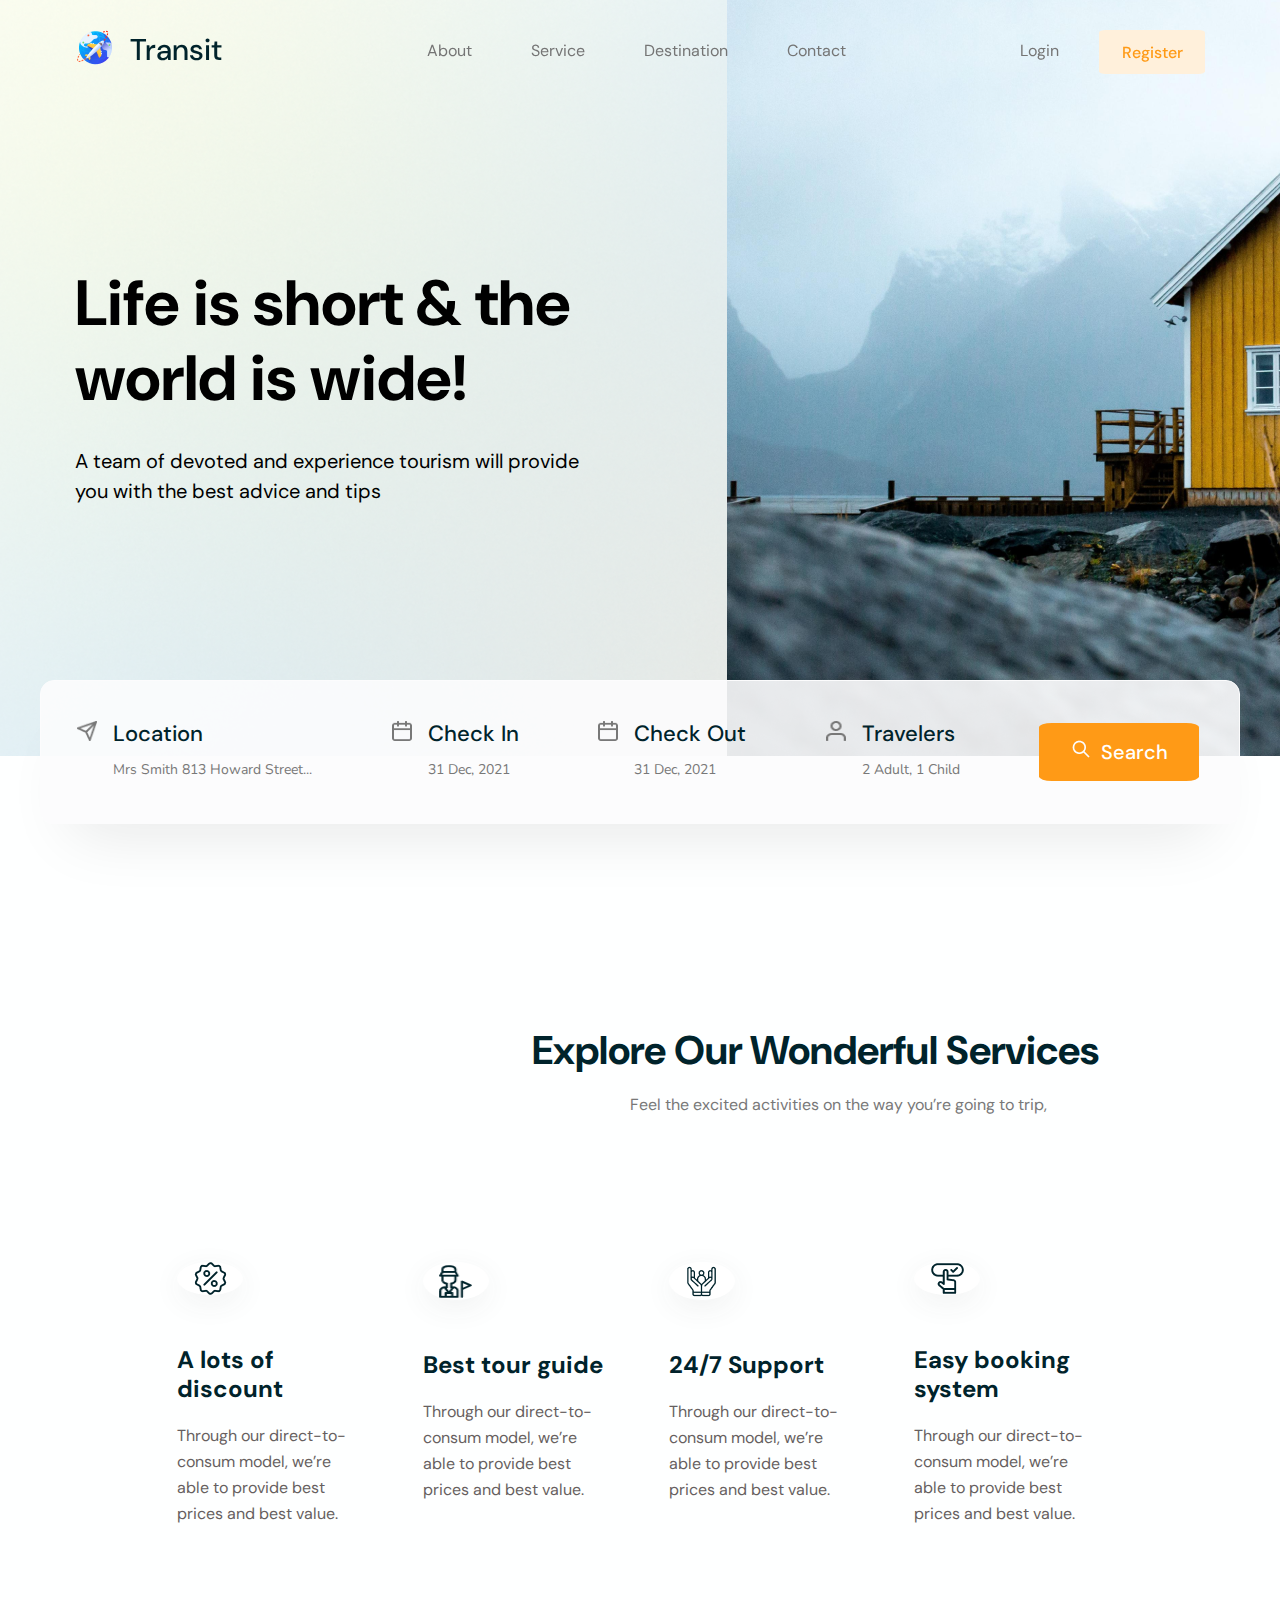
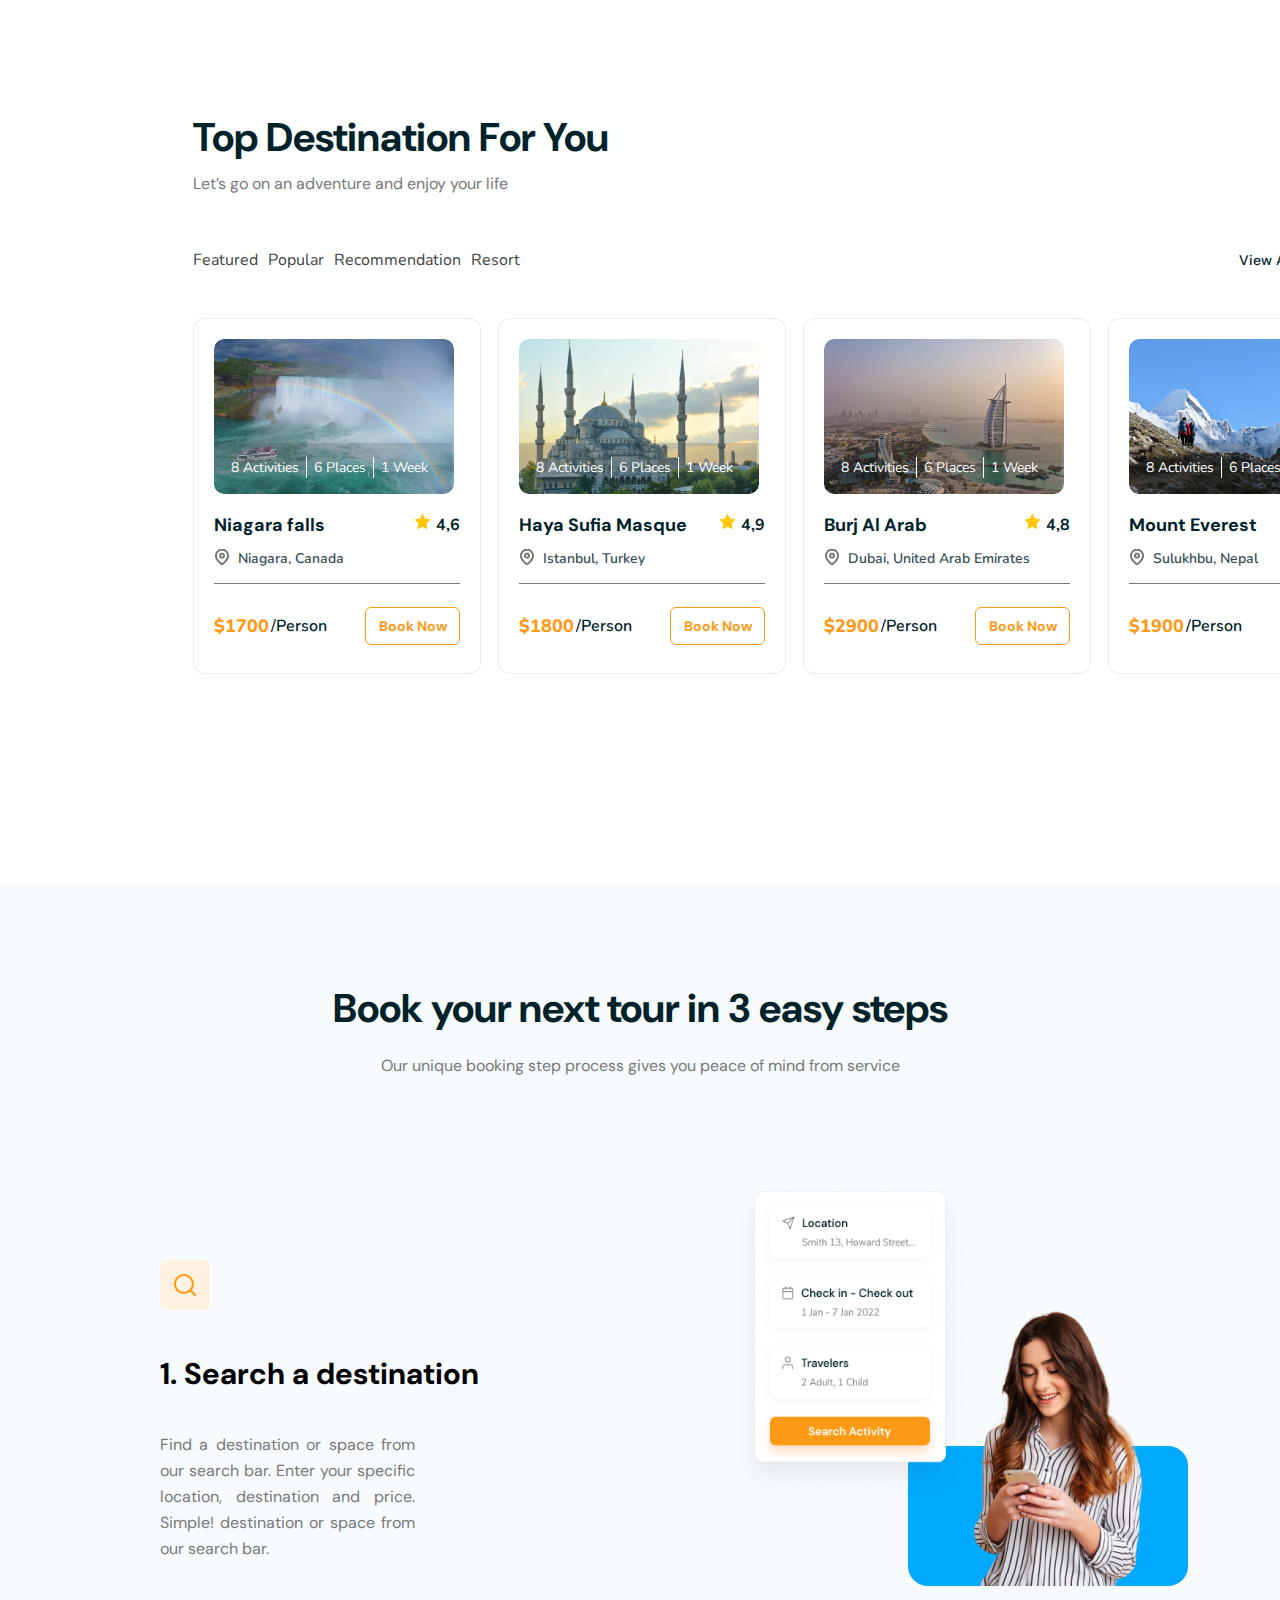
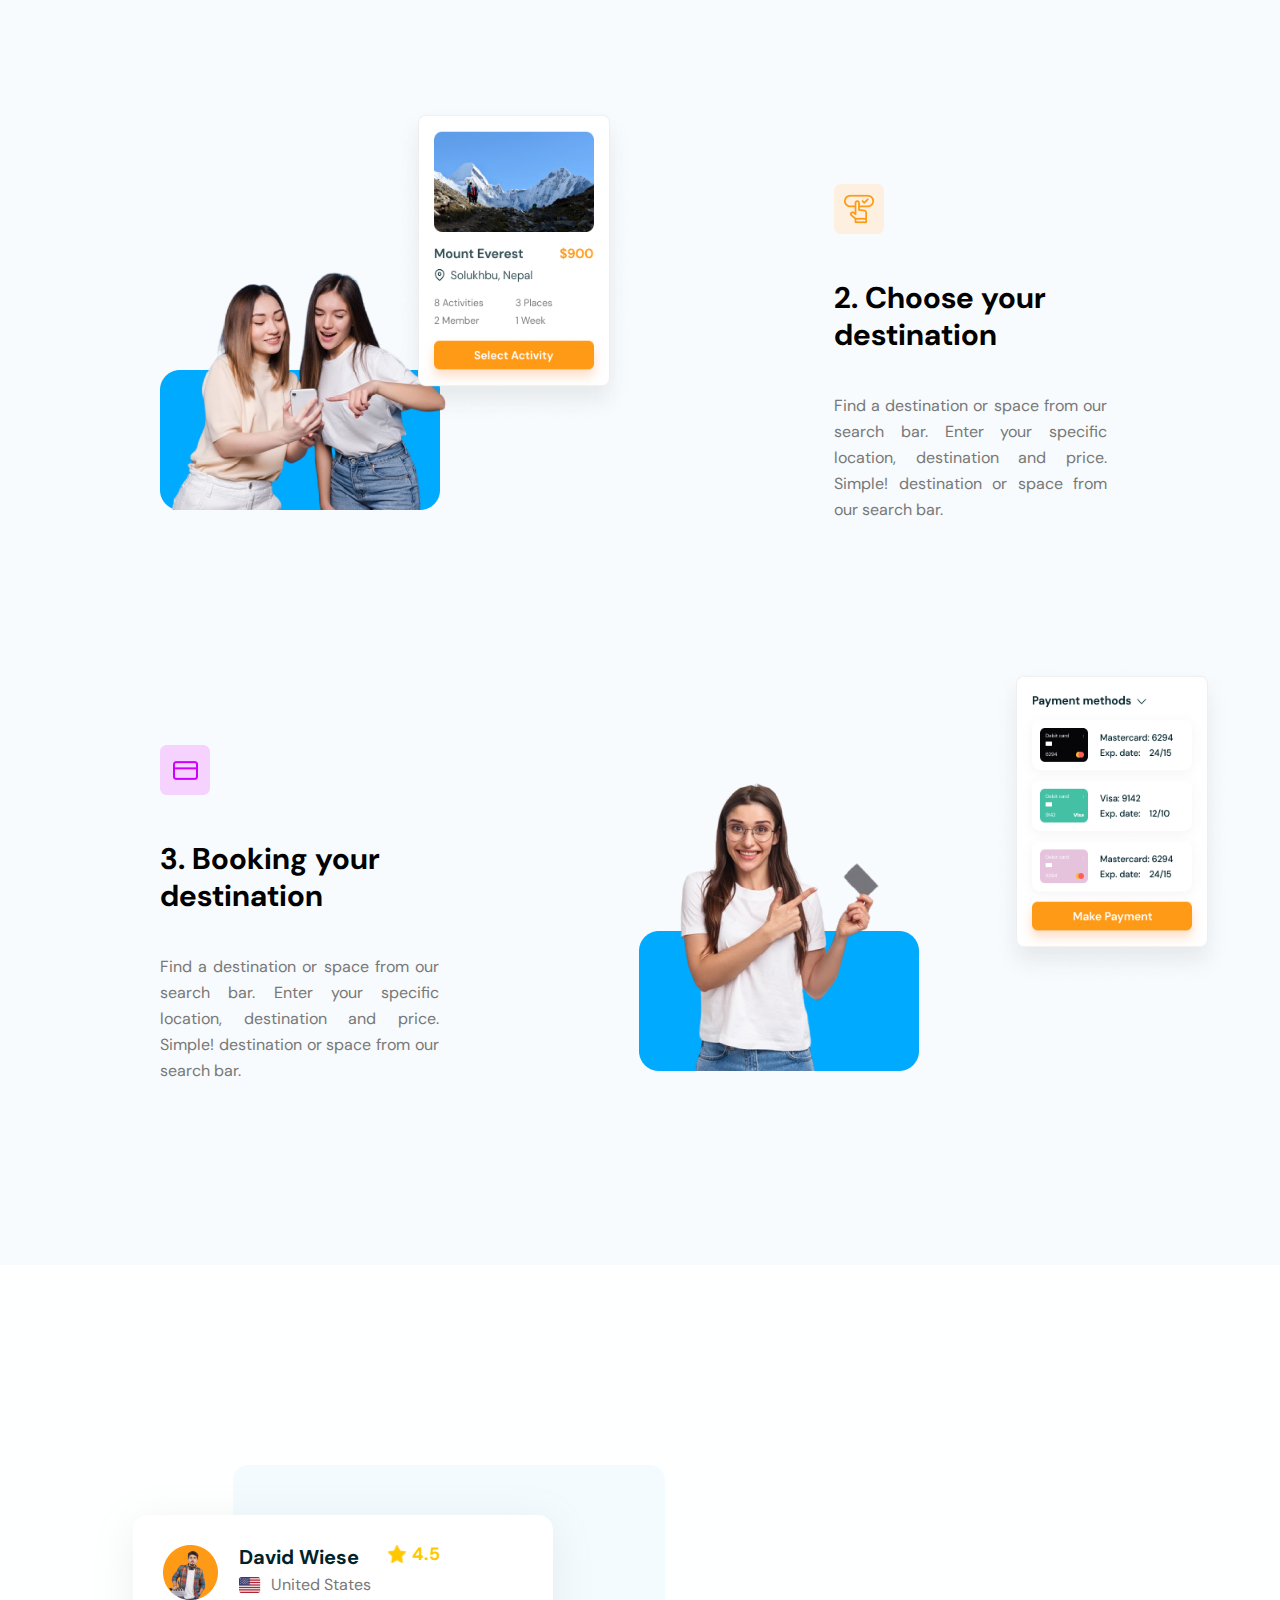
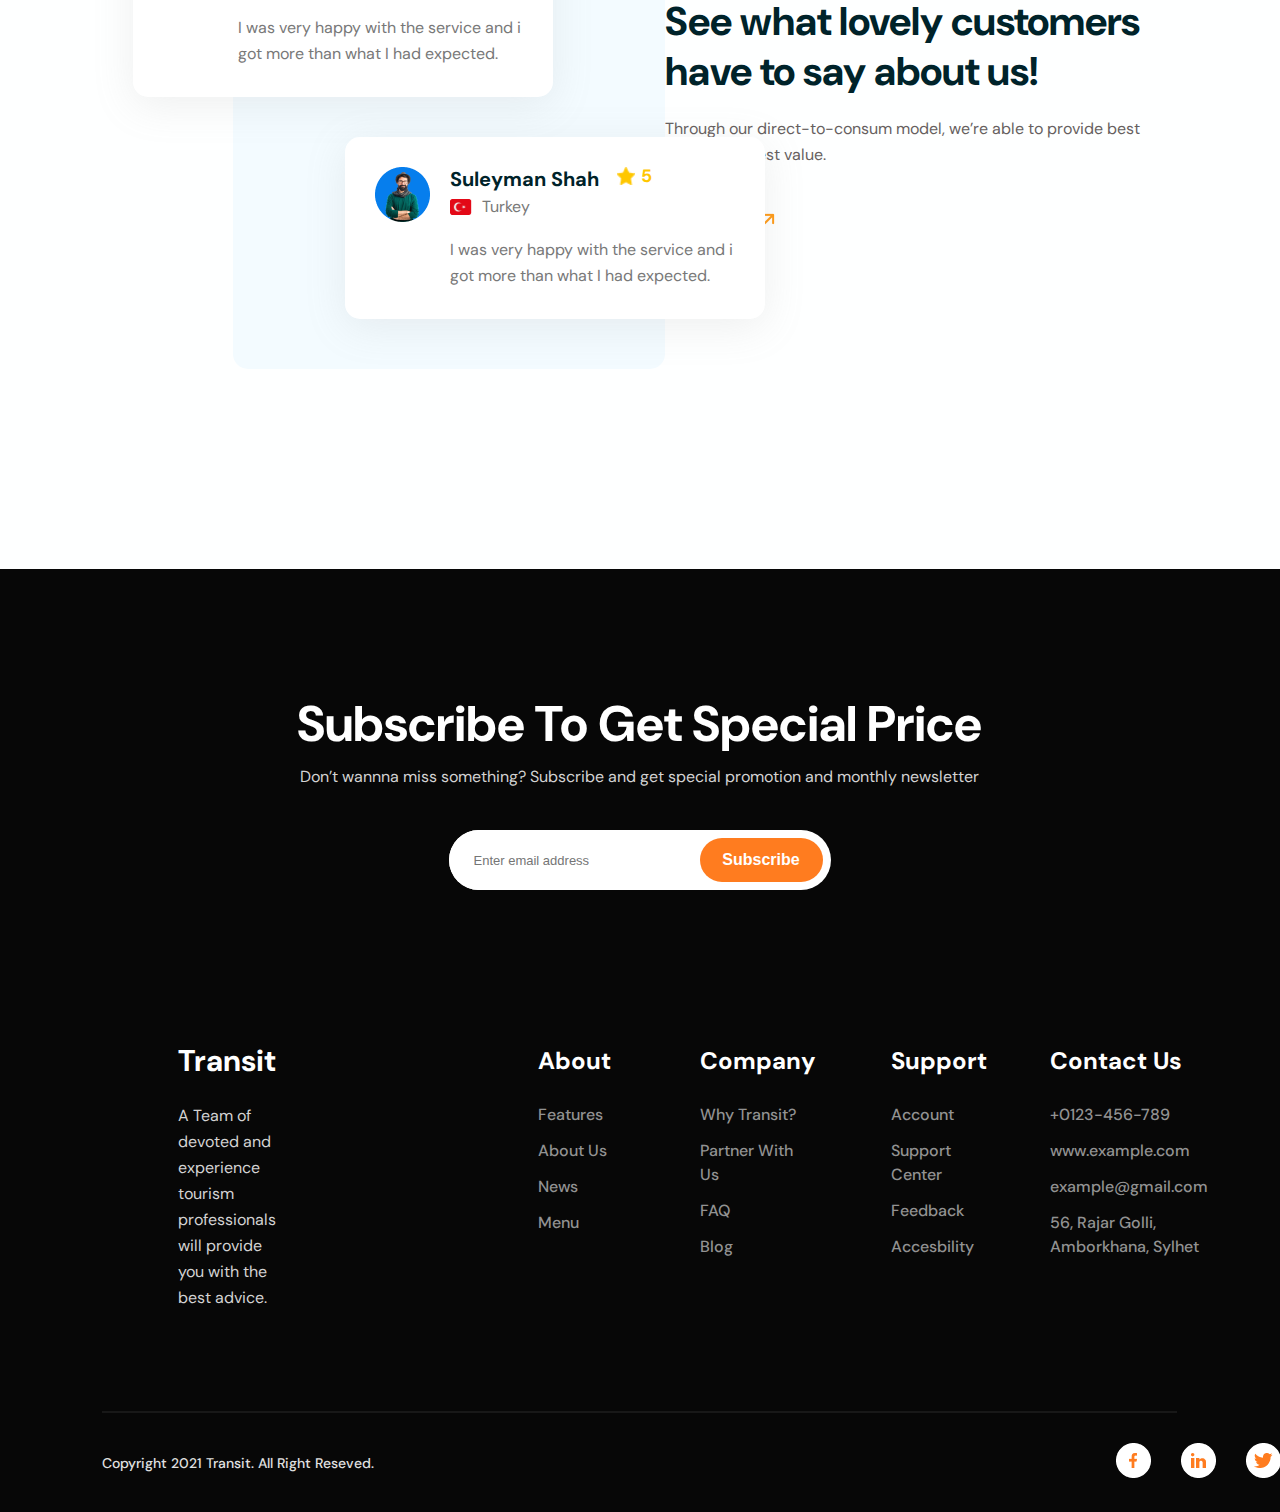
==== commit 0379baaf: "added burger menu" ====
--- a/index3.html
+++ b/index3.html
@@ -12,6 +12,7 @@
 <link rel="preconnect" href="https://fonts.gstatic.com" crossorigin>
 <link href="https://fonts.googleapis.com/css2?family=Nunito:wght@400;600;700;800&display=swap" rel="stylesheet">    
 <link rel="stylesheet" href="./css/main3.css">
+<link rel="stylesheet" href="./css/hamburgers.css">
 </head>
 <body>
     <header>
@@ -31,6 +32,11 @@
                 </nav>
                 <button class="register">Register</button>
             </div>
+            <button class="hamburger hamburger--arrowalt only-mobile" type="button" onclick="toggleBurger()">
+                <span class="hamburger-box">
+                  <span class="hamburger-inner"></span>
+                </span>
+            </button>
         </div>
     </header>
     <div class="hero">
@@ -586,5 +592,6 @@
         </div>
 </div>
 </div>
+<script src="./js/common-stuff.js"></script>
 </body>
 </html>--- a/css/main3.css
+++ b/css/main3.css
@@ -43,7 +43,6 @@
   font-size: 30px;
   font-weight: 500;
   color: #00232B;
-  padding-right: 309px;
 }
 
 .logo img {
@@ -97,7 +96,7 @@
 
 @media (max-width: 900px) {
   .container {
-    z-index: 1;
+    z-index: 3;
     max-width: 900px;
   }
   .navigation-panel {
@@ -116,6 +115,14 @@
     text-align: center;
     position: absolute;
     right: 0;
+    top: 89px;
+    -webkit-transform: translateY(-150%);
+            transform: translateY(-150%);
+    transition: transform 0.5s ease-in-out, -webkit-transform 0.1s cubic-bezier(0.4, 0, 0.19, 0.99);
+  }
+  .navigation-panel.is-visible {
+    -webkit-transform: translateY(0);
+            transform: translateY(0);
   }
   nav {
     -webkit-box-orient: vertical;
@@ -158,8 +165,11 @@
   right: 0;
   width: 100vw;
   margin: 0;
-  z-index: 5;
-  background-color: #f7fbfd78;
+  z-index: 3;
+}
+
+header.altered {
+  background-color: #b2c2f79a;
 }
 
 .hero {
@@ -1266,11 +1276,7 @@
 }
 
 .only-mobile {
-  display: none;
-}
-
-.only-dekstop {
-  visibility: visible;
+  display: none !important;
 }
 
 .carousel-wrapper {
@@ -1337,10 +1343,17 @@
 
 @media (max-width: 900px) {
   .only-dekstop {
-    display: none;
+    display: none !important;
   }
   .only-mobile {
-    display: contents;
+    display: contents !important;
+  }
+  html {
+    overflow: auto;
+  }
+  body {
+    overflow: hidden;
+    position: relative;
   }
   .hero-conteiner {
     margin: 0 auto 0 auto;
--- a/css/hamburgers.css
+++ b/css/hamburgers.css
@@ -0,0 +1,71 @@
+
+.hamburger {
+  padding: 15px 15px;
+  display: inline-block;
+  cursor: pointer;
+  transition-property: opacity, filter;
+  transition-duration: 0.15s;
+  transition-timing-function: linear;
+  font: inherit;
+  color: inherit;
+  text-transform: none;
+  background-color: transparent;
+  border: 0;
+  margin: 0;
+  overflow: visible; }
+  .hamburger:hover {
+    opacity: 0.7; }
+  .hamburger.is-active:hover {
+    opacity: 0.7; }
+  .hamburger.is-active .hamburger-inner,
+  .hamburger.is-active .hamburger-inner::before,
+  .hamburger.is-active .hamburger-inner::after {
+    background-color: #000; }
+
+.hamburger-box {
+  width: 40px;
+  height: 24px;
+  display: inline-block;
+  position: relative; }
+
+.hamburger-inner {
+  display: block;
+  top: 50%;
+  margin-top: -2px; }
+  .hamburger-inner, .hamburger-inner::before, .hamburger-inner::after {
+    width: 40px;
+    height: 4px;
+    background-color: #000;
+    border-radius: 4px;
+    position: absolute;
+    transition-property: transform;
+    transition-duration: 0.15s;
+    transition-timing-function: ease; }
+  .hamburger-inner::before, .hamburger-inner::after {
+    content: "";
+    display: block; }
+  .hamburger-inner::before {
+    top: -10px; }
+  .hamburger-inner::after {
+    bottom: -10px; }
+
+
+/*
+   * Arrow Alt
+   */
+.hamburger--arrowalt .hamburger-inner::before {
+  transition: top 0.1s 0.1s ease, transform 0.1s cubic-bezier(0.165, 0.84, 0.44, 1); }
+
+.hamburger--arrowalt .hamburger-inner::after {
+  transition: bottom 0.1s 0.1s ease, transform 0.1s cubic-bezier(0.165, 0.84, 0.44, 1); }
+
+.hamburger--arrowalt.is-active .hamburger-inner::before {
+  top: 0;
+  transform: translate3d(-8px, -10px, 0) rotate(-45deg) scale(0.7, 1);
+  transition: top 0.1s ease, transform 0.1s 0.1s cubic-bezier(0.895, 0.03, 0.685, 0.22); }
+
+.hamburger--arrowalt.is-active .hamburger-inner::after {
+  bottom: 0;
+  transform: translate3d(-8px, 10px, 0) rotate(45deg) scale(0.7, 1);
+  transition: bottom 0.1s ease, transform 0.1s 0.1s cubic-bezier(0.895, 0.03, 0.685, 0.22); }
+
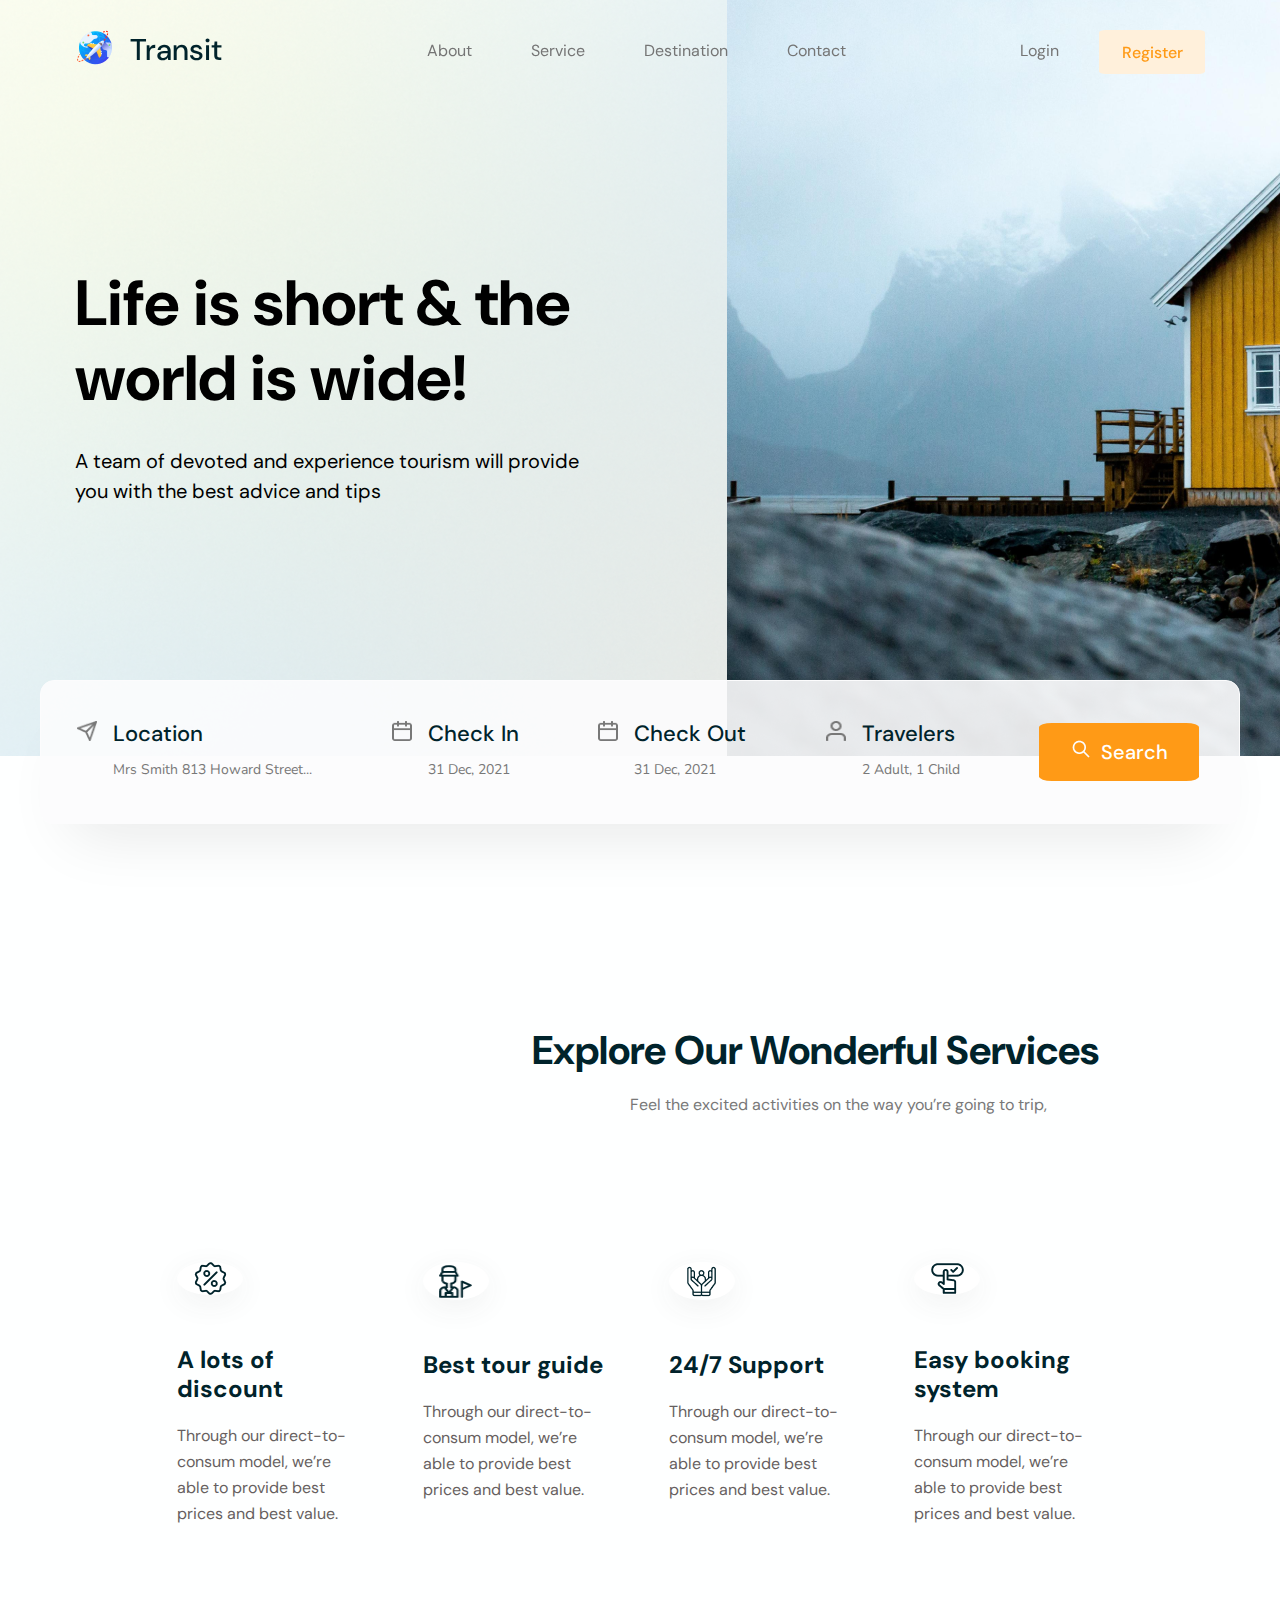
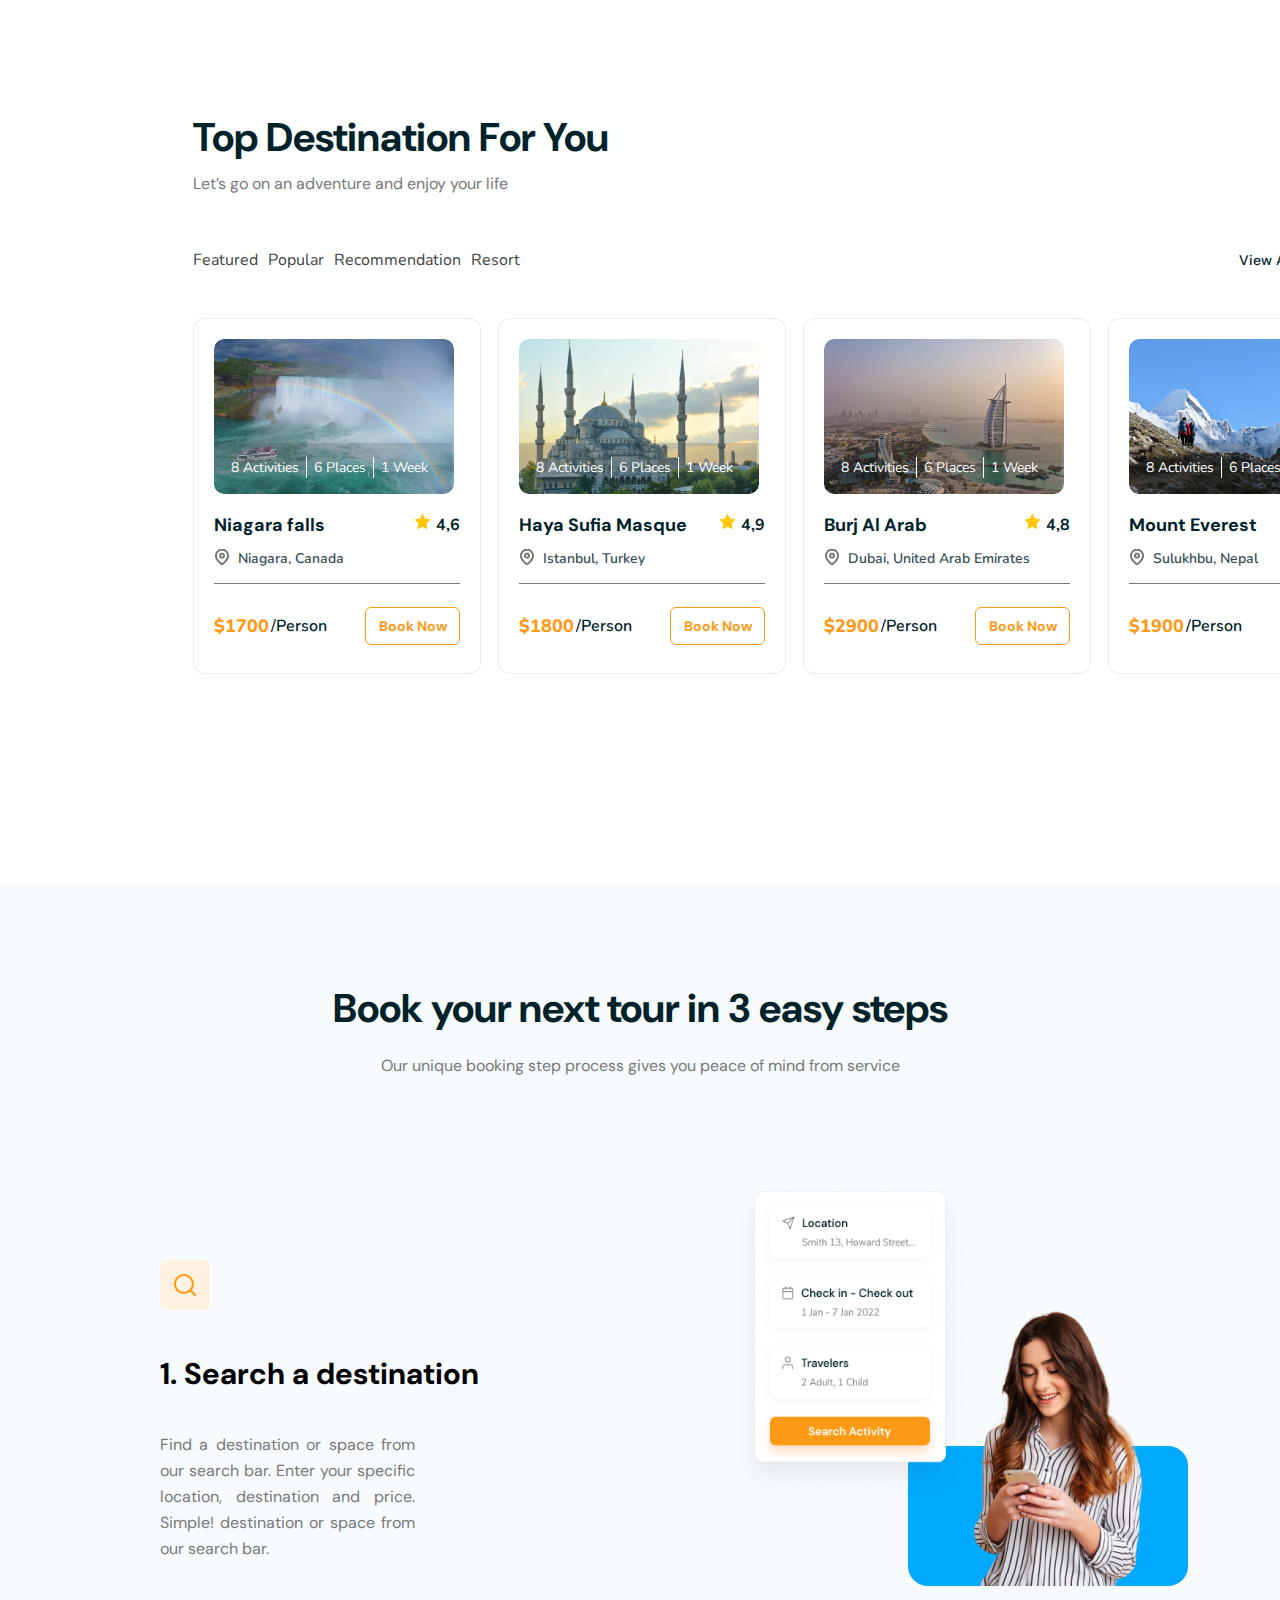
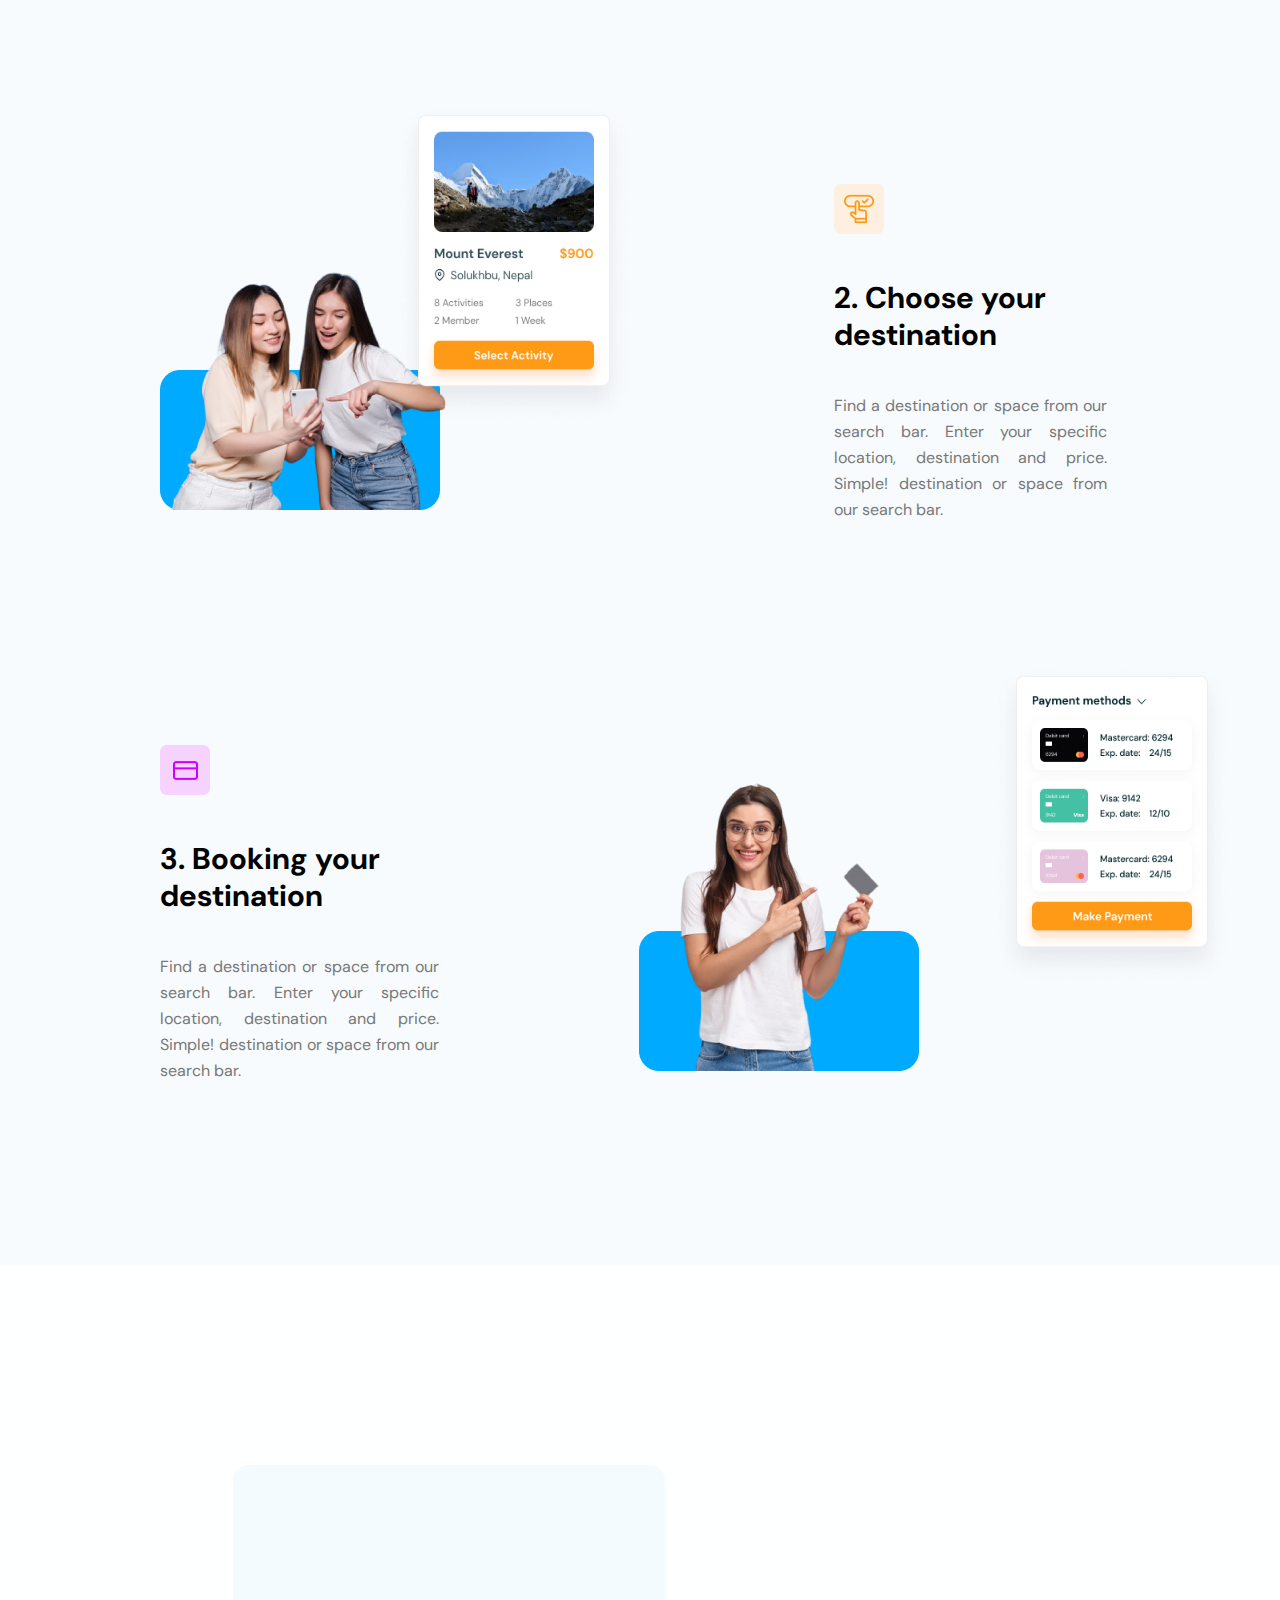
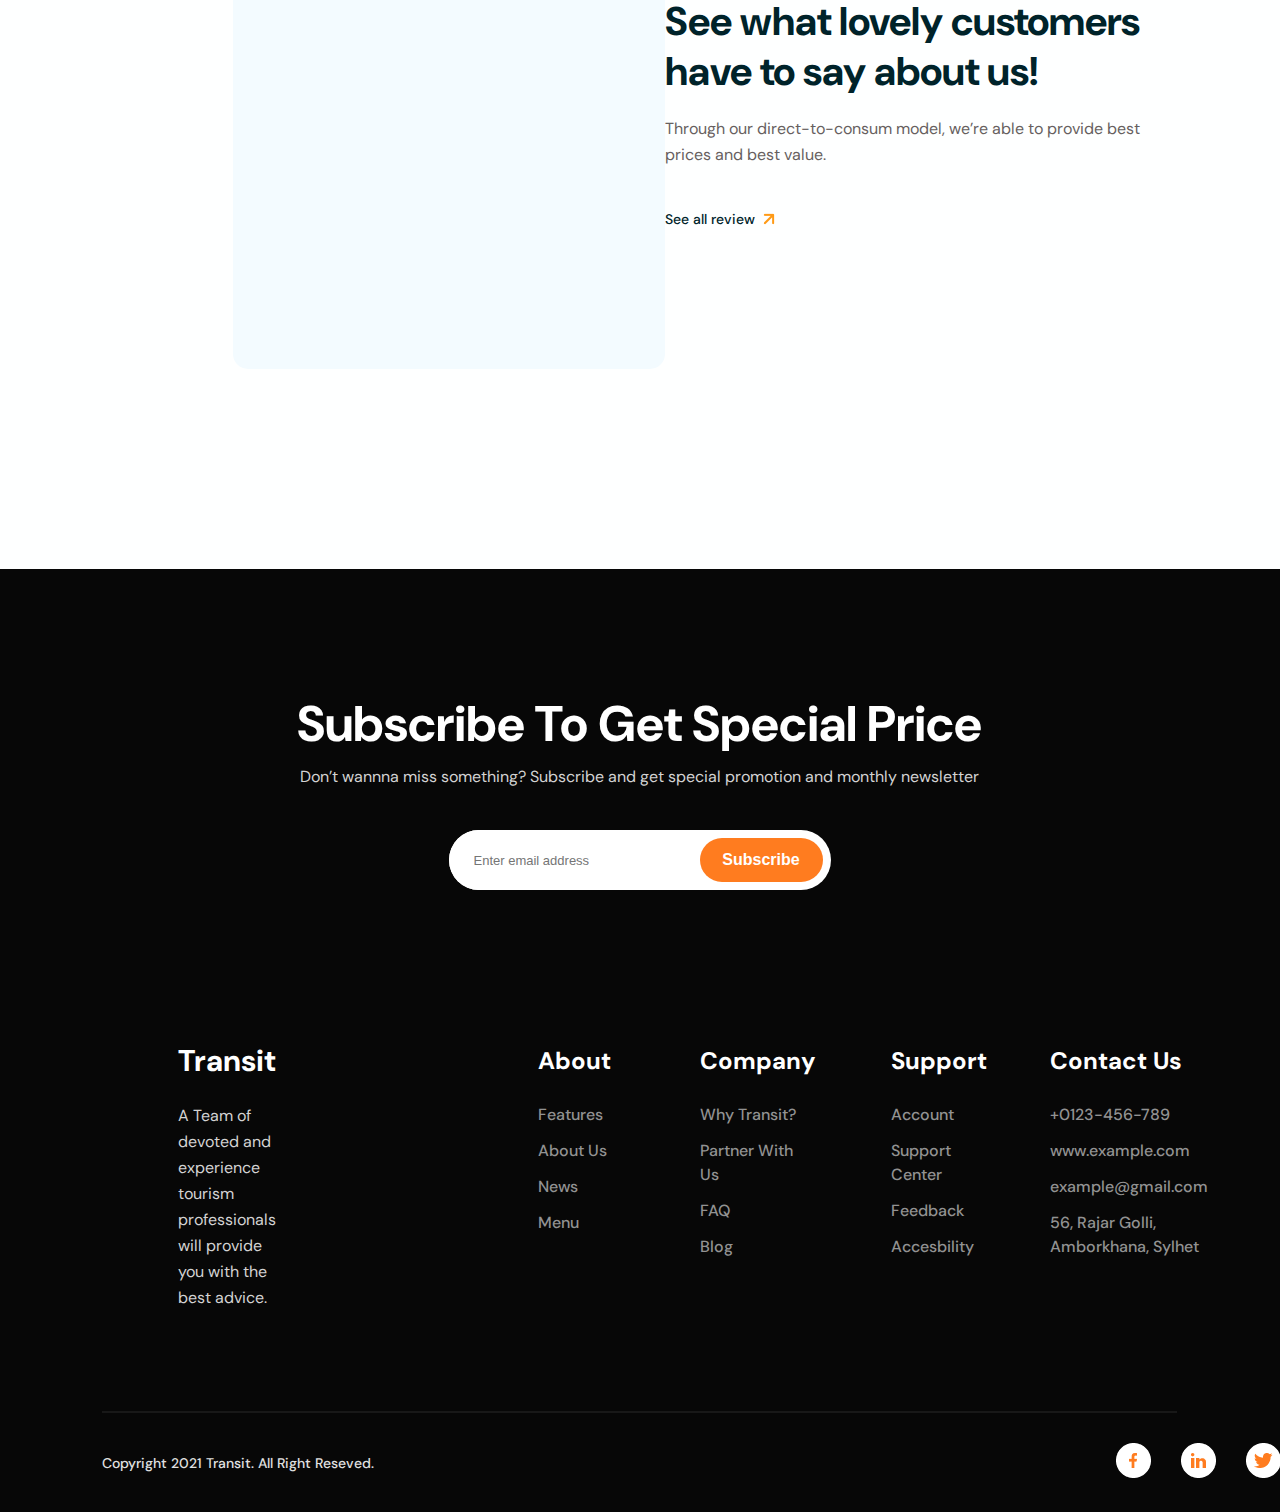
==== commit 265b61e7: "make js" ====
--- a/index3.html
+++ b/index3.html
@@ -142,13 +142,13 @@
 </div>
 <div class="services-advantage only-mobile">
     <div class="carousel-wrapper">
-        <button class="carousel-arrow left">
+        <button class="carousel-arrow left" onclick="plusSlides(-1)">
             <img src="./LandingImages/arrow-left.png" alt="Carousel-button">
         </button>
-        <button class="carousel-arrow right">
+        <button class="carousel-arrow right" onclick="plusSlides(1)">
             <img src="./LandingImages/arrow-left.png" alt="Carousel-button">
         </button>
-        <div class="carousel-frame">
+        <div class="carousel-frame-advantage">
     <div class="advantage">
         <div class="icon">
            <img src="./LandingImages/discount 1.png" alt="procent"> 
@@ -181,8 +181,8 @@
     </div>
 </div>
 <div class="carousel-switcher">
-    <button class="carousel-switch active"></button>
-    <button class="carousel-switch "></button>
+    <button class="carousel-switch"></button>
+    <button class="carousel-switch"></button>
     <button class="carousel-switch"></button>
     <button class="carousel-switch"></button>
 </div>
@@ -207,232 +207,23 @@
 </div>
 
 <div class="places-price only-dekstop">
-    <div class="place">
-        <div class="photo">
-            <img src="./LandingImages/Niagara.png" alt="Niagara">
-            <div class="infos-shadow"></div>
-            <div class="infos-words">
-                <p id="infos-first">8 Activities</p>
-                <p id="infos-middle">6 Places</p>
-                <p id="infos-last">1 Week</p>
-            </div>
-        </div>
-        <div class="place-name-reiting">
-            <h6>Niagara falls</h6>
-            <div class="star">
-                <img src="./LandingImages/star.png" alt="star">
-                <p>4,6</p>
-            </div>
-        </div>
-        <div class="geo-location">
-            <img src="./LandingImages/map-pin.png" alt="pin">
-            <p>Niagara, Canada</p>
-        </div>
-        <div class="price-book">
-            <p class="price">$1700 </p>
-            <p> /Person</p>
-            <button>Book Now</button>
-        </div>
-    </div>
-    <div class="place">
-        <div class="photo">
-            <img src="./LandingImages/Sofia.png" alt="Sofia">
-            <div class="infos-shadow"></div>
-            <div class="infos-words">
-                <p id="infos-first">8 Activities</p>
-                <p id="infos-middle">6 Places</p>
-                <p id="infos-last">1 Week</p>
-            </div>
-        </div>
-        <div class="place-name-reiting">
-            <h6>Haya Sufia Masque</h6>
-            <div class="star">
-                <img src="./LandingImages/star.png" alt="star">
-                <p>4,9</p>
-            </div>
-        </div>
-        <div class="geo-location">
-            <img src="./LandingImages/map-pin.png" alt="pin">
-            <p>Istanbul, Turkey</p>
-        </div>
-        <div class="price-book">
-            <p class="price">$1800 </p>
-            <p> /Person</p>
-            <button>Book Now</button>
-        </div>
-</div>
-<div class="place">
-    <div class="photo">
-        <img src="./LandingImages/burj Al Arab.png" alt="Arab">
-        <div class="infos-shadow"></div>
-        <div class="infos-words">
-            <p id="infos-first">8 Activities</p>
-            <p id="infos-middle">6 Places</p>
-            <p id="infos-last">1 Week</p>
-        </div>
-    </div>
-    <div class="place-name-reiting">
-        <h6>Burj Al Arab</h6>
-        <div class="star">
-            <img src="./LandingImages/star.png" alt="star">
-            <p>4,8</p>
-        </div>
-    </div>
-    <div class="geo-location">
-        <img src="./LandingImages/map-pin.png" alt="pin">
-        <p>Dubai, United Arab Emirates</p>
-    </div>
-    <div class="price-book">
-        <p class="price">$2900 </p>
-        <p> /Person</p>
-        <button>Book Now</button>
-    </div>
-</div>
-<div class="place">
-    <div class="photo">
-        <img src="./LandingImages/Everest.png" alt="mountain">
-        <div class="infos-shadow"></div>
-        <div class="infos-words">
-            <p id="infos-first">8 Activities</p>
-            <p id="infos-middle">6 Places</p>
-            <p id="infos-last">1 Week</p>
-        </div>
-    </div>
-    <div class="place-name-reiting">
-        <h6>Mount Everest</h6>
-        <div class="star">
-            <img src="./LandingImages/star.png" alt="star">
-            <p>4,6</p>
-        </div>
-    </div>
-    <div class="geo-location">
-        <img src="./LandingImages/map-pin.png" alt="pin">
-        <p>Sulukhbu, Nepal</p>
-    </div>
-    <div class="price-book">
-        <p class="price">$1900 </p>
-        <p> /Person</p>
-        <button>Book Now</button>
-    </div>
-</div>
 </div>
 <div class="places-price only-mobile">
     <div class="carousel-wrapper">
-        <button class="carousel-arrow left">
+        <button class="carousel-arrow left" >
             <img src="./LandingImages/arrow-left.png" alt="Carousel-button">
         </button>
         <button class="carousel-arrow right">
             <img src="./LandingImages/arrow-left.png" alt="Carousel-button">
         </button>
         <div class="carousel-frame">
-    <div class="place">
-        <div class="photo">
-            <img src="./LandingImages/Niagara.png" alt="Niagara">
-            <div class="infos-shadow"></div>
-            <div class="infos-words">
-                <p id="infos-first">8 Activities</p>
-                <p id="infos-middle">6 Places</p>
-                <p id="infos-last">1 Week</p>
-            </div>
-        </div>
-        <div class="place-name-reiting">
-            <h6>Niagara falls</h6>
-            <div class="star">
-                <img src="./LandingImages/star.png" alt="star">
-                <p>4,6</p>
-            </div>
-        </div>
-        <div class="geo-location">
-            <img src="./LandingImages/map-pin.png" alt="pin">
-            <p>Niagara, Canada</p>
-        </div>
-        <div class="price-book">
-            <p class="price">$1700 </p>
-            <p> /Person</p>
-            <button>Book Now</button>
-        </div>
-    </div>
-    <div class="place">
-        <div class="photo">
-            <img src="./LandingImages/Sofia.png" alt="Sofia">
-            <div class="infos-shadow"></div>
-            <div class="infos-words">
-                <p id="infos-first">8 Activities</p>
-                <p id="infos-middle">6 Places</p>
-                <p id="infos-last">1 Week</p>
-            </div>
-        </div>
-        <div class="place-name-reiting">
-            <h6>Haya Sufia Masque</h6>
-            <div class="star">
-                <img src="./LandingImages/star.png" alt="star">
-                <p>4,9</p>
-            </div>
-        </div>
-        <div class="geo-location">
-            <img src="./LandingImages/map-pin.png" alt="pin">
-            <p>Istanbul, Turkey</p>
-        </div>
-        <div class="price-book">
-            <p class="price">$1800 </p>
-            <p> /Person</p>
-            <button>Book Now</button>
-        </div>
-</div>
-<div class="place">
-    <div class="photo">
-        <img src="./LandingImages/burj Al Arab.png" alt="Arab">
-        <div class="infos-shadow"></div>
-        <div class="infos-words">
-            <p id="infos-first">8 Activities</p>
-            <p id="infos-middle">6 Places</p>
-            <p id="infos-last">1 Week</p>
-        </div>
-    </div>
-    <div class="place-name-reiting">
-        <h6>Burj Al Arab</h6>
-        <div class="star">
-            <img src="./LandingImages/star.png" alt="star">
-            <p>4,8</p>
-        </div>
-    </div>
-    <div class="geo-location">
-        <img src="./LandingImages/map-pin.png" alt="pin">
-        <p>Dubai, United Arab Emirates</p>
-    </div>
-    <div class="price-book">
-        <p class="price">$2900 </p>
-        <p> /Person</p>
-        <button>Book Now</button>
-    </div>
-</div>
-<div class="place">
-    <div class="photo">
-        <img src="./LandingImages/Everest.png" alt="mountain">
-        <div class="infos-shadow"></div>
-        <div class="infos-words">
-            <p id="infos-first">8 Activities</p>
-            <p id="infos-middle">6 Places</p>
-            <p id="infos-last">1 Week</p>
-        </div>
-    </div>
-    <div class="place-name-reiting">
-        <h6>Mount Everest</h6>
-        <div class="star">
-            <img src="./LandingImages/star.png" alt="star">
-            <p>4,6</p>
-        </div>
-    </div>
-    <div class="geo-location">
-        <img src="./LandingImages/map-pin.png" alt="pin">
-        <p>Sulukhbu, Nepal</p>
-    </div>
-    <div class="price-book">
-        <p class="price">$1900 </p>
-        <p> /Person</p>
-        <button>Book Now</button>
-    </div>
-</div>
+   
+</div>
+<div class="carousel-switcher">
+    <button class="carousel-switch"></button>
+    <button class="carousel-switch"></button>
+    <button class="carousel-switch"></button>
+    <button class="carousel-switch"></button>
 </div>
     </div>
     </div>
@@ -480,7 +271,7 @@
             <a href="#" class="link-onward only-mobile">See all review <img src="./LandingImages/arrow-up-right.png">
             </a>
         <div class="background">
-        <div class="testimonial1 first">
+        <!-- <div class="testimonial1 first">
             <div class="photo-name">
                <img class="photo" src="./LandingImages/david.png" alt="david"> 
                <div class="name-location">
@@ -521,7 +312,7 @@
              <div class="testimonial-text">
                  I was very happy with the service and i got more than what I had expected.
              </div>
-        </div>
+        </div> -->
     </div>
         <div class="Text-Testimonial only-dekstop">
             <h2>See what lovely customers have to say about us!</h2>
--- a/css/main3.css
+++ b/css/main3.css
@@ -950,6 +950,8 @@
 }
 
 .testimonial1 {
+  top: 50px;
+  left: -100px;
   position: absolute;
   width: 420px;
   height: 182px;
@@ -960,11 +962,6 @@
           box-shadow: 0px 8px 40px rgba(148, 148, 148, 0.15);
 }
 
-.testimonial1.first {
-  top: 50px;
-  left: -100px;
-}
-
 .testimonial1 .name-location {
   padding-left: 20px;
 }
@@ -1037,7 +1034,7 @@
   line-height: 18px;
 }
 
-.testimonial1.second {
+.testimonial1 + .testimonial1 {
   bottom: 50px;
   right: -100px;
 }
@@ -1315,6 +1312,64 @@
   left: 50%;
   -webkit-transform: translateX(-50%);
           transform: translateX(-50%);
+  bottom: -20px;
+}
+
+.carousel-switch {
+  width: 12px;
+  height: 12px;
+  border-radius: 50%;
+  border: 1px solid #c1c1c1;
+  padding: 0;
+  background-color: transparent;
+  cursor: pointer;
+}
+
+.carousel-switch + .carousel-switch {
+  margin-left: 15px;
+}
+
+.carousel-switch.active {
+  border-width: 0;
+  background-color: #FF9A16;
+}
+
+.carousel-switch:hover {
+  background-color: #EAF4FC;
+}
+
+.carousel-frame-advantage {
+  overflow: hidden;
+  height: 298px;
+}
+
+.carousel-arrow {
+  cursor: pointer;
+  position: absolute;
+  top: 115px;
+  padding: 0;
+  border: none;
+  background-color: transparent;
+}
+
+.carousel-arrow.left {
+  left: 5px;
+}
+
+.carousel-arrow.right {
+  right: 5px;
+  -webkit-transform: rotateZ(180deg);
+          transform: rotateZ(180deg);
+}
+
+.carousel-switcher {
+  display: -webkit-box;
+  display: -ms-flexbox;
+  display: flex;
+  position: absolute;
+  left: 50%;
+  -webkit-transform: translateX(-50%);
+          transform: translateX(-50%);
   bottom: -18px;
 }
 
